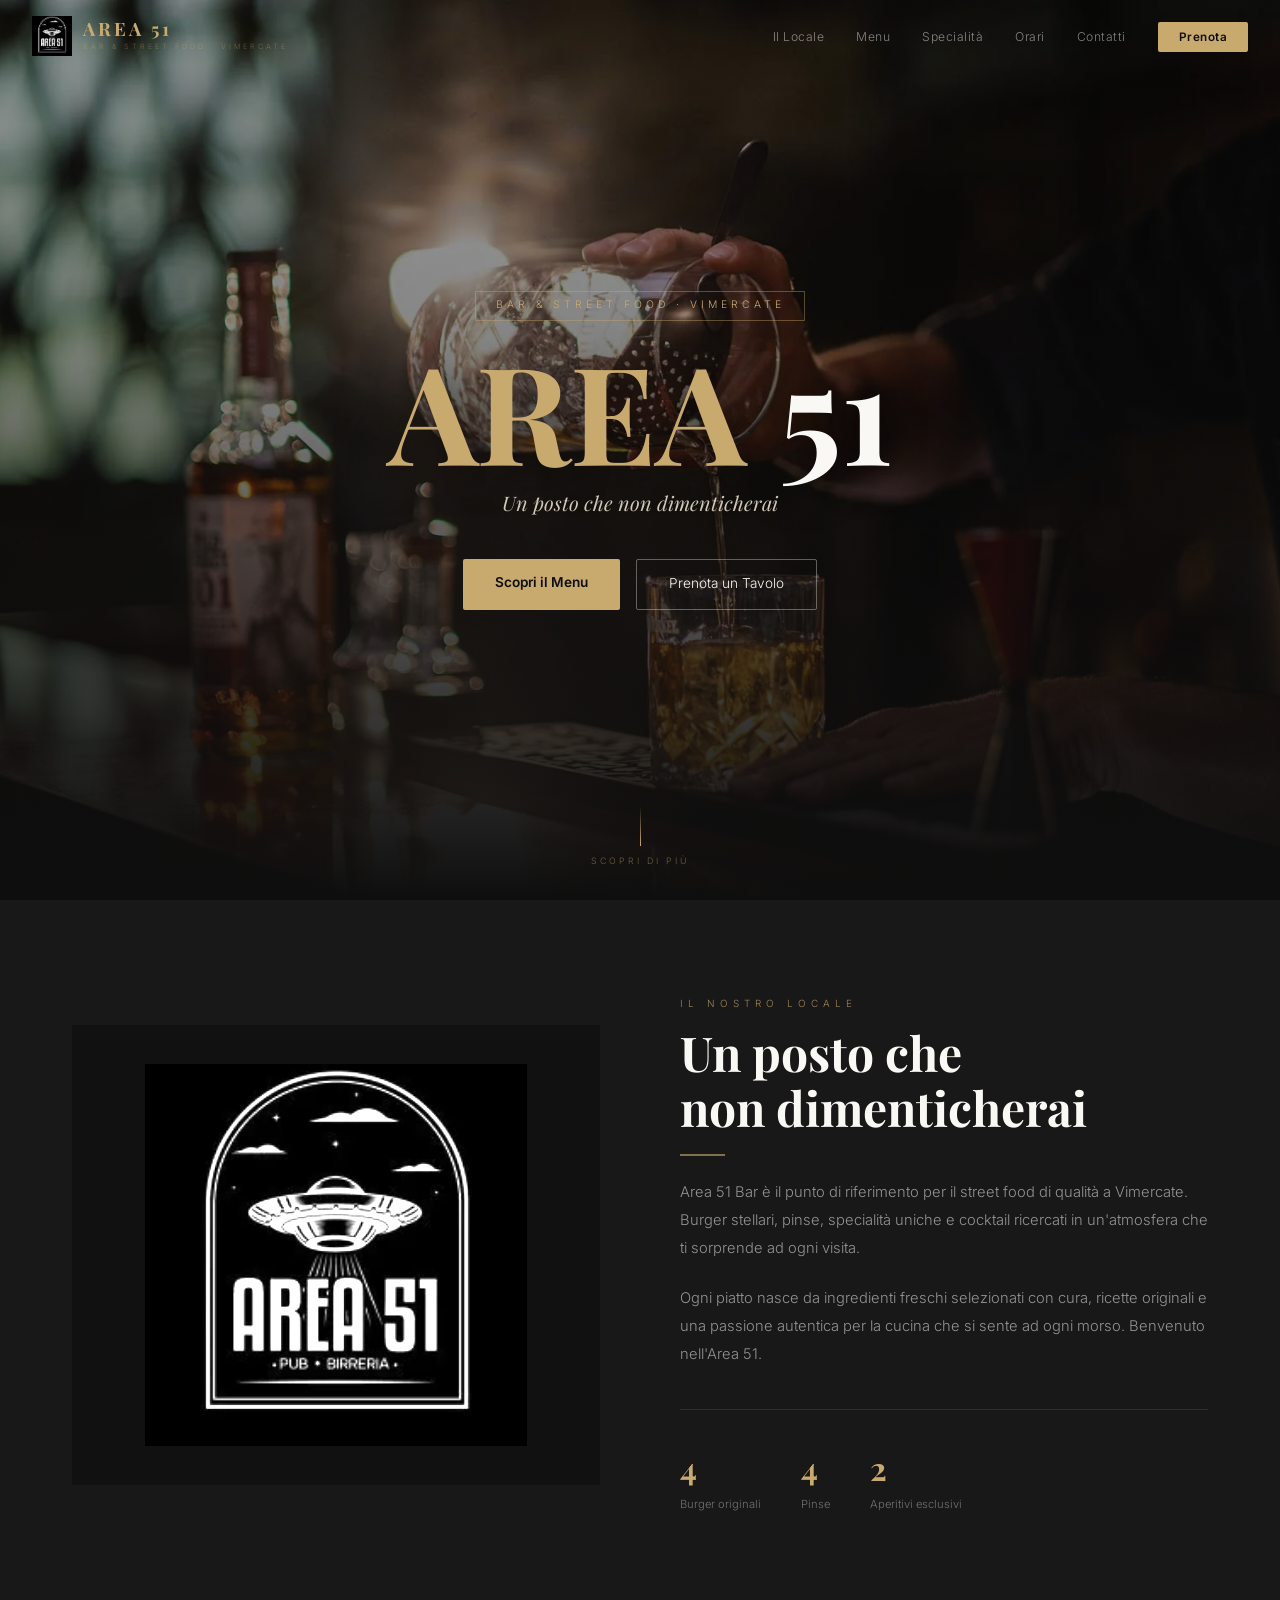
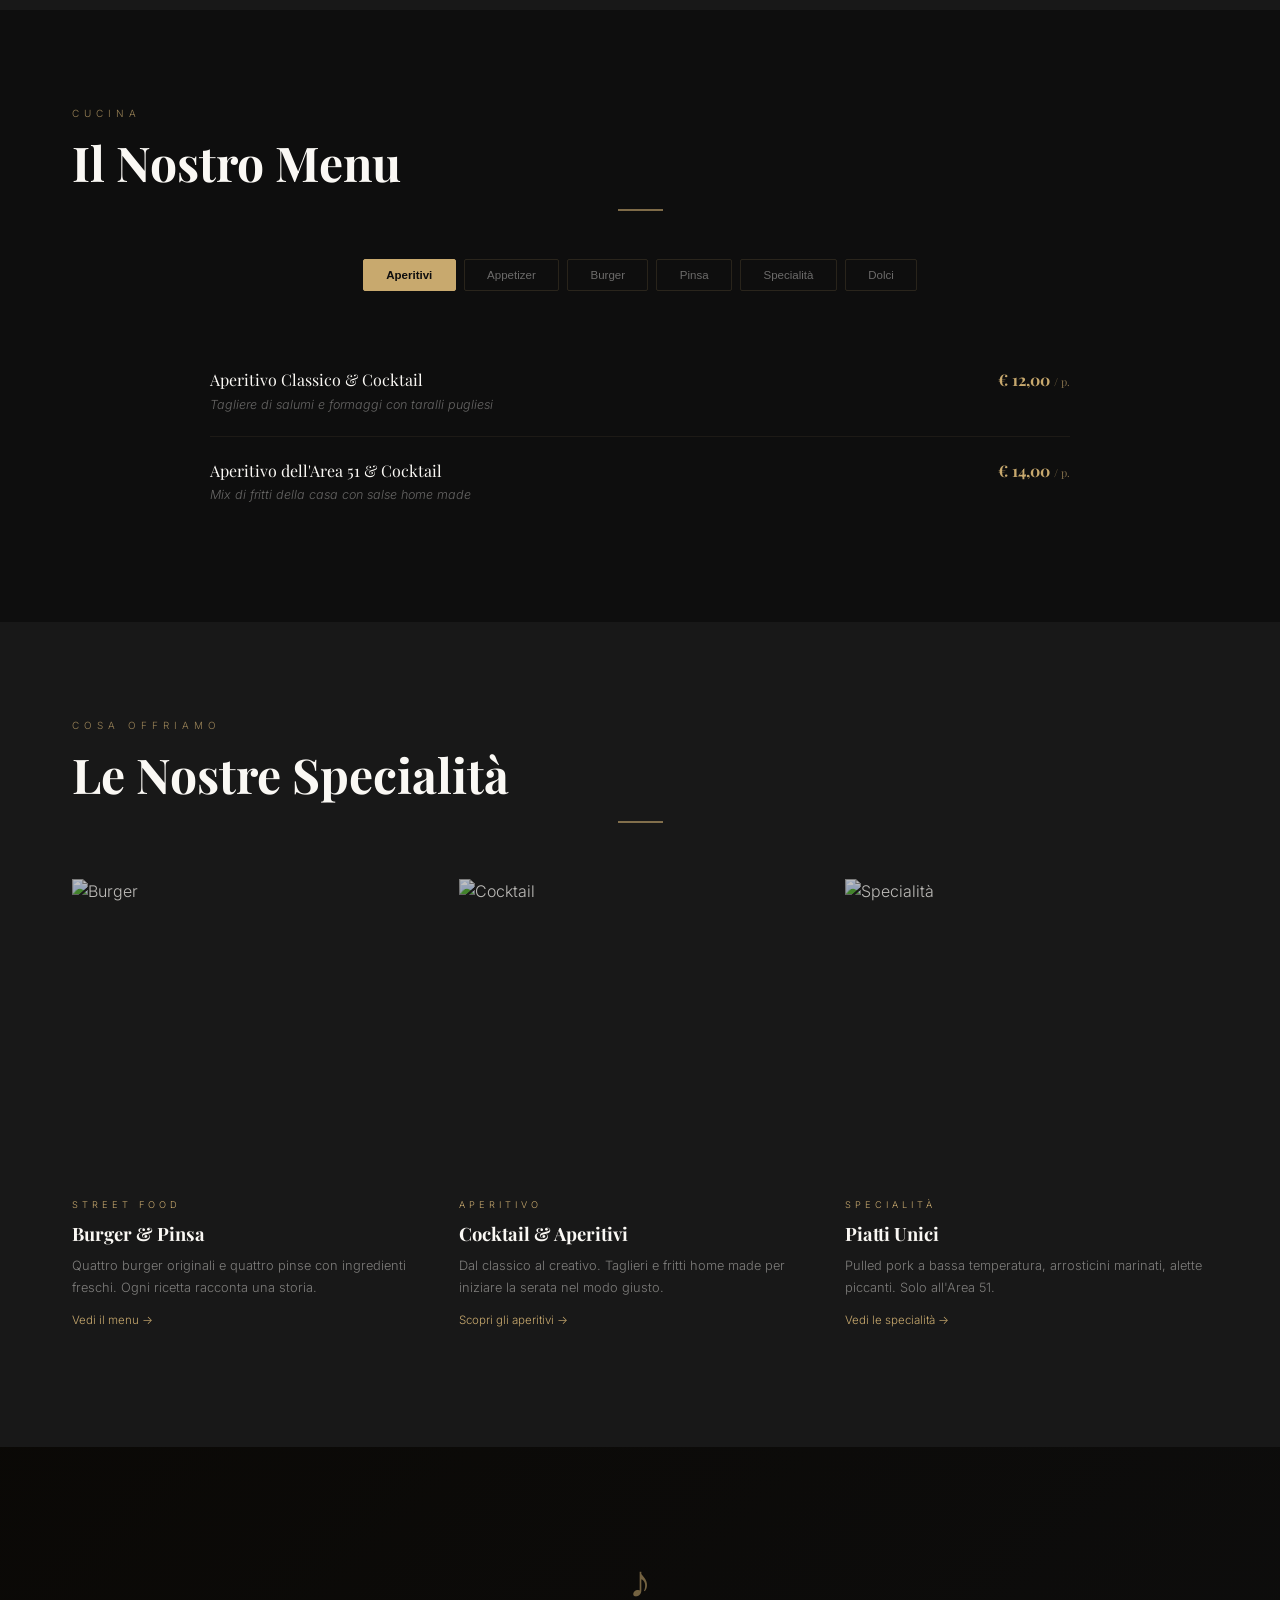
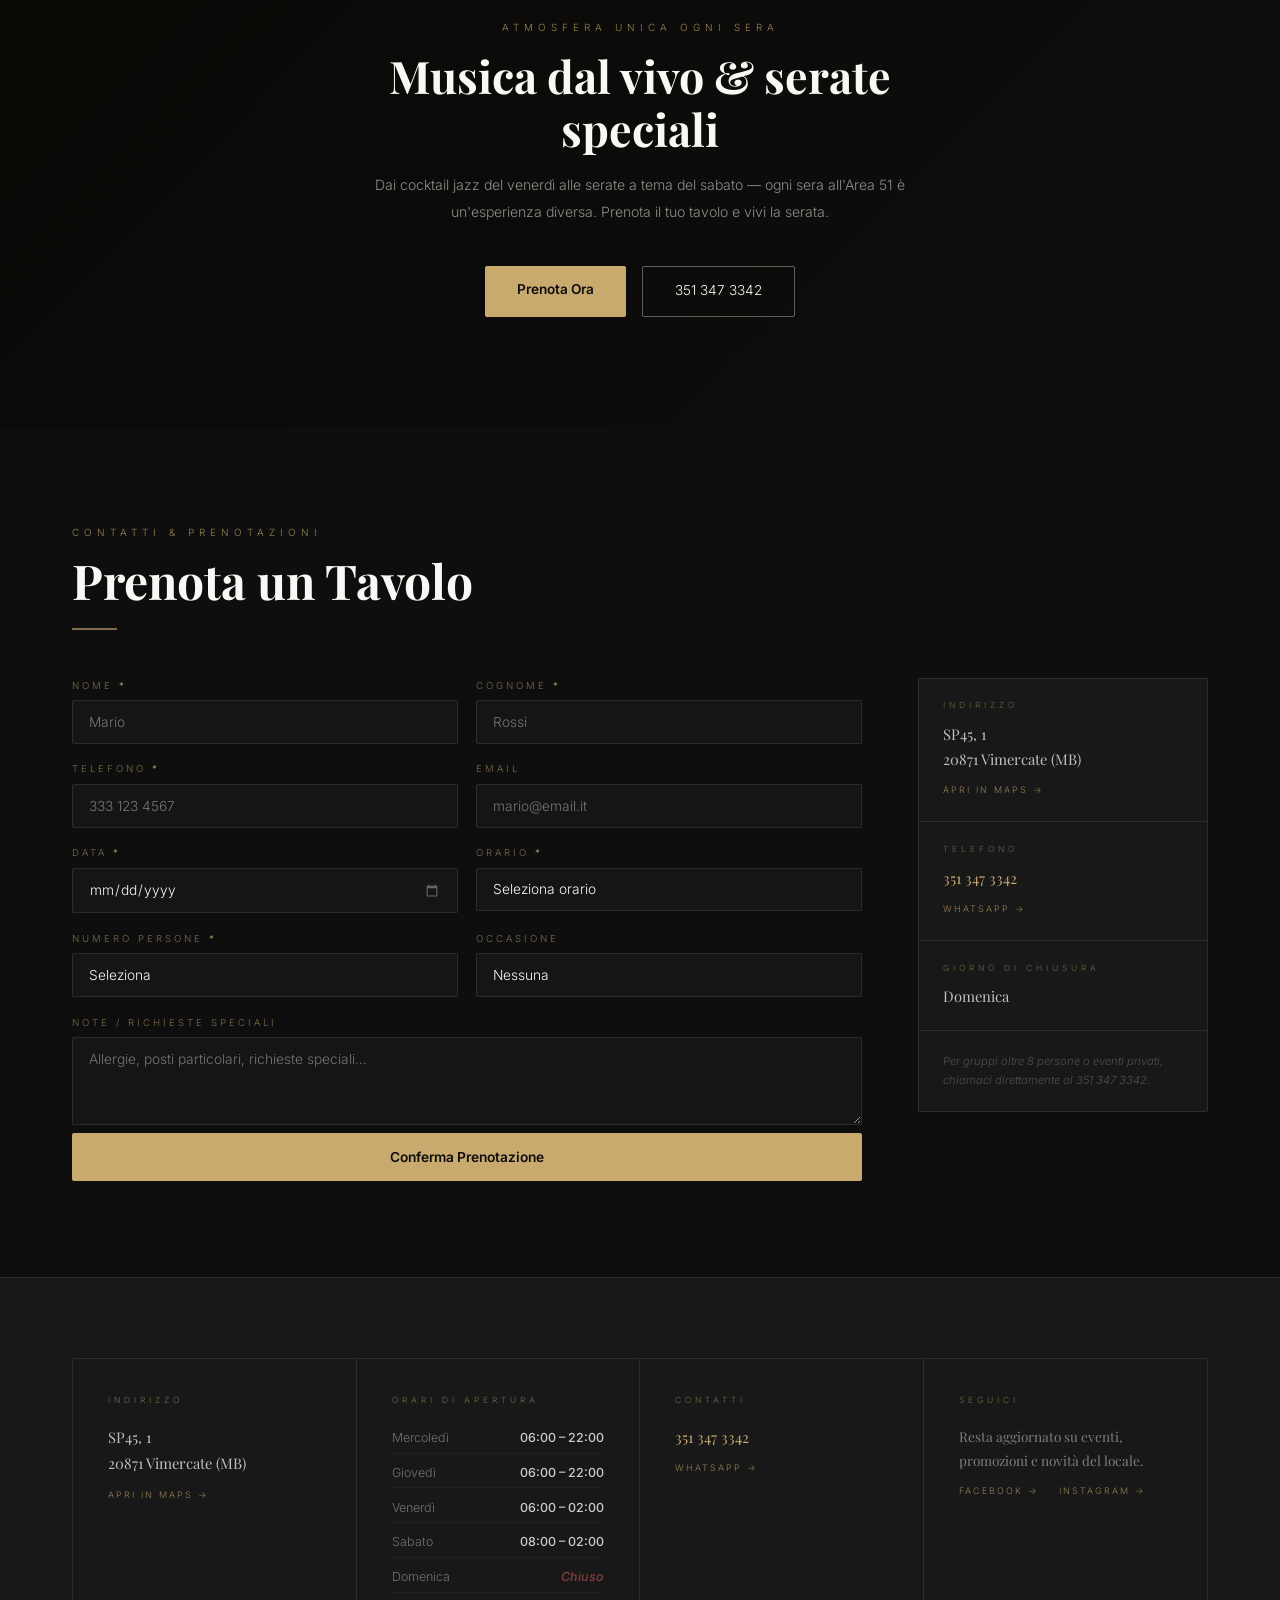
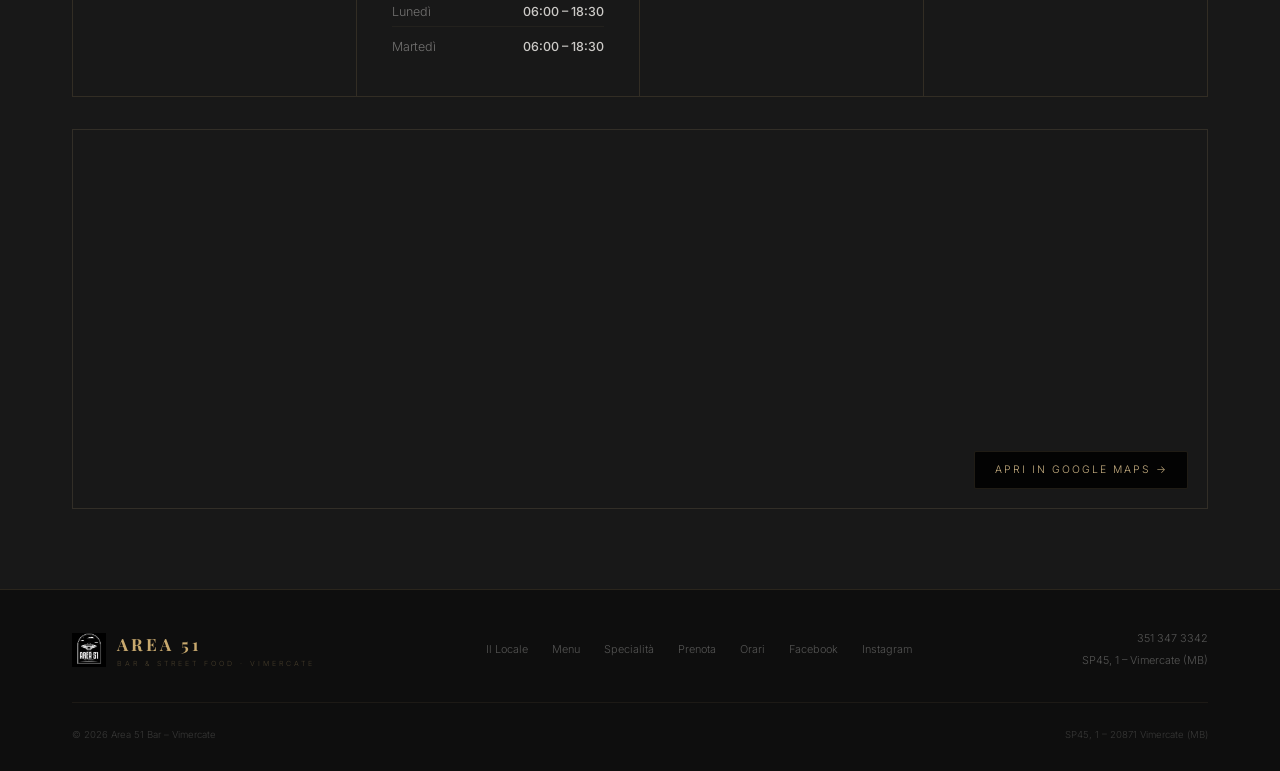
==== area51-site/index.html @ b896d51e "sito semi completo" ====
<!DOCTYPE html>
<html lang="it">
<head>
  <meta charset="UTF-8"/>
  <meta name="viewport" content="width=device-width, initial-scale=1.0"/>

  <!-- ═══ SEO PRIMARIO ═══ -->
  <title>AREA 51 – Bar & Street Food a Vimercate | Burger, Pinsa, Aperitivi</title>
  <meta name="description" content="Area 51 Bar a Vimercate: street food di qualità, burger originali, pinsa, aperitivi e cocktail. Prenota il tuo tavolo online. SP45,1 – Vimercate (MB)."/>
  <meta name="keywords" content="bar vimercate, street food vimercate, burger vimercate, pinsa vimercate, aperitivo vimercate, area 51 vimercate, ristorante vimercate, pub vimercate"/>
  <meta name="author" content="Area 51 Bar – Vimercate"/>
  <meta name="robots" content="index, follow"/>
  <link rel="canonical" href="https://area51vimercate.it/"/>

  <!-- ═══ OPEN GRAPH (Facebook, WhatsApp, LinkedIn) ═══ -->
  <meta property="og:type" content="restaurant"/>
  <meta property="og:title" content="AREA 51 – Bar & Street Food · Vimercate"/>
  <meta property="og:description" content="Burger stellari, pinsa, aperitivi e cocktail in un'atmosfera unica a Vimercate. Prenota online!"/>
  <meta property="og:image" content="https://area51vimercate.it/images/hero-cocktail.png"/>
  <meta property="og:url" content="https://area51vimercate.it/"/>
  <meta property="og:site_name" content="Area 51 Bar Vimercate"/>
  <meta property="og:locale" content="it_IT"/>

  <!-- ═══ TWITTER CARD ═══ -->
  <meta name="twitter:card" content="summary_large_image"/>
  <meta name="twitter:title" content="AREA 51 – Bar & Street Food · Vimercate"/>
  <meta name="twitter:description" content="Burger stellari, pinsa, aperitivi e cocktail in un'atmosfera unica a Vimercate."/>
  <meta name="twitter:image" content="https://area51vimercate.it/images/hero-cocktail.png"/>

  <!-- ═══ GEO TAG (SEO locale) ═══ -->
  <meta name="geo.region" content="IT-MB"/>
  <meta name="geo.placename" content="Vimercate"/>
  <meta name="geo.position" content="45.6171;9.3654"/>
  <meta name="ICBM" content="45.6171, 9.3654"/>

  <!-- ═══ STRUCTURED DATA JSON-LD ═══ -->
  <script type="application/ld+json">
  {
    "@context": "https://schema.org",
    "@type": "BarOrPub",
    "name": "Area 51 Bar & Street Food",
    "image": "https://area51vimercate.it/images/hero-cocktail.png",
    "url": "https://area51vimercate.it",
    "telephone": "+393513473342",
    "address": {
      "@type": "PostalAddress",
      "streetAddress": "SP45, 1",
      "addressLocality": "Vimercate",
      "addressRegion": "MB",
      "postalCode": "20871",
      "addressCountry": "IT"
    },
    "geo": {
      "@type": "GeoCoordinates",
      "latitude": 45.6171,
      "longitude": 9.3654
    },
    "openingHoursSpecification": [
      { "@type": "OpeningHoursSpecification", "dayOfWeek": ["Wednesday","Thursday"], "opens": "06:00", "closes": "22:00" },
      { "@type": "OpeningHoursSpecification", "dayOfWeek": ["Friday"], "opens": "06:00", "closes": "02:00" },
      { "@type": "OpeningHoursSpecification", "dayOfWeek": ["Saturday"], "opens": "08:00", "closes": "02:00" },
      { "@type": "OpeningHoursSpecification", "dayOfWeek": ["Monday","Tuesday"], "opens": "06:00", "closes": "18:30" }
    ],
    "servesCuisine": ["Burger", "Street Food", "Pinsa", "Cocktail"],
    "priceRange": "€€",
    "sameAs": [
      "https://www.facebook.com/p/AREA-51-vimercate-61576139318551/",
      "https://www.instagram.com/area51vimercate/"
    ],
    "hasMap": "https://maps.google.com/?q=SP45+1+Vimercate",
    "reservations": "https://area51vimercate.it/#prenotazione"
  }
  </script>

  <link rel="icon" type="image/png" href="images/logo.png"/>
  <link rel="preconnect" href="https://fonts.googleapis.com"/>
  <link href="https://fonts.googleapis.com/css2?family=Playfair+Display:ital,wght@0,400;0,700;1,400&family=Inter:wght@300;400;500;600&display=swap" rel="stylesheet"/>
  <!-- ═══ ANALYTICS (Umami) ═══ -->
  <script defer src="https://cloud.umami.is/script.js" data-website-id="2e6f1b54-01ca-434e-818d-171a9f8963a6"></script>

  <link rel="stylesheet" href="style.css"/>
</head>
<body>

<!-- ═══════════════ NAVBAR ═══════════════ -->
<nav id="navbar">
  <div class="nav-wrap">
    <a href="#hero" class="nav-logo">
      <picture><source srcset="images/logo.webp" type="image/webp"/><img src="images/logo.png" alt="Area 51" loading="lazy"/></picture>
      <div>
        <div class="nav-logo-name">AREA 51</div>
        <div class="nav-logo-sub">Bar & Street Food · Vimercate</div>
      </div>
    </a>

    <ul class="nav-center" id="navCenter">
      <li><a href="#about"       >Il Locale</a></li>
      <li><a href="#menu"        >Menu</a></li>
      <li><a href="#esperienze"  >Specialità</a></li>
      <li><a href="#info"        >Orari</a></li>
      <li><a href="#prenotazione">Contatti</a></li>
      <li><a href="#prenotazione" class="nav-cta">Prenota</a></li>
    </ul>

    <button class="hamburger" id="hamburger" onclick="toggleMenu()" aria-label="Menu">
      <span></span><span></span><span></span>
    </button>
  </div>
</nav>

<!-- overlay menu mobile -->
<div class="nav-overlay" id="navOverlay" onclick="closeMenu()"></div>

<!-- ═══════════════ HERO ═══════════════ -->
<section id="hero">
  <div class="hero-bg">
    <picture><source srcset="images/hero-cocktail.webp" type="image/webp"/><img src="images/hero-cocktail.png" alt="Area 51 Bar cocktail" loading="eager"/></picture>
    <div class="hero-overlay"></div>
  </div>
  <div class="hero-content">
    <div class="hero-badge">Bar & Street Food · Vimercate</div>
    <picture class="hero-logo" style="display:none"><source srcset="images/logo.webp" type="image/webp"/><img src="images/logo.png" alt="Area 51" loading="eager"/></picture>
    <h1 class="hero-title"><em>AREA</em> 51</h1>
    <p class="hero-sub">Un posto che non dimenticherai</p>
    <div class="hero-btns">
      <a href="#menu" class="btn-gold">Scopri il Menu</a>
      <a href="#prenotazione" class="btn-ghost">Prenota un Tavolo</a>
    </div>
  </div>
  <div class="hero-scroll"><span></span><p>Scopri di più</p></div>
</section>

<!-- ═══════════════ ABOUT ═══════════════ -->
<section id="about" class="sezione">
  <div class="container">
    <div class="about-grid">
      <div class="about-img fade-up">
        <picture><source srcset="images/logo.webp" type="image/webp"/><img src="images/logo.png" alt="Area 51 Logo" loading="lazy"/></picture>
      </div>
      <div class="about-txt fade-up">
        <span class="eyebrow">Il Nostro Locale</span>
        <h2 class="titolo">Un posto che<br/>non dimenticherai</h2>
        <div class="linea"></div>
        <p>Area 51 Bar è il punto di riferimento per il street food di qualità a Vimercate. Burger stellari, pinse, specialità uniche e cocktail ricercati in un'atmosfera che ti sorprende ad ogni visita.</p>
        <p>Ogni piatto nasce da ingredienti freschi selezionati con cura, ricette originali e una passione autentica per la cucina che si sente ad ogni morso. Benvenuto nell'Area 51.</p>
        <div class="stats">
          <div><div class="stat-n">4</div><div class="stat-l">Burger originali</div></div>
          <div><div class="stat-n">4</div><div class="stat-l">Pinse</div></div>
          <div><div class="stat-n">2</div><div class="stat-l">Aperitivi esclusivi</div></div>
        </div>
      </div>
    </div>
  </div>
</section>

<!-- ═══════════════ MENU ═══════════════ -->
<section id="menu" class="sezione">
  <div class="container">
    <div class="center fade-up">
      <span class="eyebrow">Cucina</span>
      <h2 class="titolo">Il Nostro Menu</h2>
      <div class="linea cx"></div>
    </div>

    <div class="menu-tabs">
      <button class="tab on"  onclick="mostraTab('aperitivi',this)">Aperitivi</button>
      <button class="tab"     onclick="mostraTab('appetizer',this)">Appetizer</button>
      <button class="tab"     onclick="mostraTab('burger',this)">Burger</button>
      <button class="tab"     onclick="mostraTab('pinsa',this)">Pinsa</button>
      <button class="tab"     onclick="mostraTab('specialita',this)">Specialità</button>
      <button class="tab"     onclick="mostraTab('dolci',this)">Dolci</button>
    </div>

    <!-- APERITIVI -->
    <div class="mgrid on" id="t-aperitivi">
      <div class="voce"><div><div class="vn">Aperitivo Classico &amp; Cocktail</div><div class="vd">Tagliere di salumi e formaggi con taralli pugliesi</div></div><div class="vp">€ 12,00 <span class="vs">/ p.</span></div></div>
      <div class="voce"><div><div class="vn">Aperitivo dell'Area 51 &amp; Cocktail</div><div class="vd">Mix di fritti della casa con salse home made</div></div><div class="vp">€ 14,00 <span class="vs">/ p.</span></div></div>
    </div>

    <!-- APPETIZER -->
    <div class="mgrid" id="t-appetizer">
      <div class="voce"><div><div class="vn">Anelli di Cipolla con Salsa BBQ *</div></div><div class="vp">€ 5,50</div></div>
      <div class="voce"><div><div class="vn">Mozzarella Stick *</div></div><div class="vp">€ 6,00</div></div>
      <div class="voce"><div><div class="vn">Polpettine di Melanzane *</div><div class="vd">Con salsa yogurt e menta</div></div><div class="vp">€ 6,00</div></div>
      <div class="voce"><div><div class="vn">Nachos con Guacamole e Salsa Mex</div></div><div class="vp">€ 5,00</div></div>
      <div class="voce"><div><div class="vn">Patatine Fritte</div></div><div class="vp">€ 4,50</div></div>
      <div class="voce"><div><div class="vn">Patate Americane Fritte</div></div><div class="vp">€ 5,50</div></div>
      <p class="mnota">* Surgelati all'origine per garantirne freschezza e qualità</p>
    </div>

    <!-- BURGER -->
    <div class="mgrid" id="t-burger">
      <div class="voce"><div><div class="vn">Saturno Burger</div><div class="vd">Hamburger di manzo, anelli di cipolla, salsa BBQ, insalata e Cheddar</div></div><div class="vp">€ 12,50</div></div>
      <div class="voce"><div><div class="vn">Venere Burger</div><div class="vd">Pollo fritto, Zola piccante e salsa al miele</div></div><div class="vp">€ 12,00</div></div>
      <div class="voce"><div><div class="vn">Mercurio Burger</div><div class="vd">Hamburger di manzo, pomodoro, bacon croccante, insalata, Cheddar, maionese e ketchup</div></div><div class="vp">€ 12,50</div></div>
      <div class="voce"><div><div class="vn">Marte Burger</div><div class="vd">Chiodo, maionese, cipolla caramellata della casa e insalata</div></div><div class="vp">€ 12,00</div></div>
      <p class="mburger">Tutti gli hamburger sono accompagnati da patatine fritte classiche o americane</p>
    </div>

    <!-- PINSA -->
    <div class="mgrid" id="t-pinsa">
      <div class="voce"><div><div class="vn">Via Lattea</div><div class="vd">Zola piccante, mozzarella, ricotta, stracchino, miele di castagno e noci</div></div><div class="vp">€ 9,50</div></div>
      <div class="voce"><div><div class="vn">Cassiopea</div><div class="vd">Pomodoro, mozzarella, tonno, cipolla caramellata della casa</div></div><div class="vp">€ 9,50</div></div>
      <div class="voce"><div><div class="vn">Andromeda</div><div class="vd">Patata americana, bacon, mozzarella e rosmarino</div></div><div class="vp">€ 10,00</div></div>
      <div class="voce"><div><div class="vn">Polaris</div><div class="vd">Ragù alla bolognese, mozzarella e ricotta salata</div></div><div class="vp">€ 9,00</div></div>
    </div>

    <!-- SPECIALITÀ -->
    <div class="mgrid" id="t-specialita">
      <div class="voce"><div><div class="vn">Pulled Pork Intergalattico</div><div class="vd">Spalla di suino marinata e cotta a bassa temperatura con salsa BBQ, ricotta salata e cipolla caramellata</div></div><div class="vp">€ 11,50</div></div>
      <div class="voce"><div><div class="vn">Arrosticini Marinati *</div><div class="vd">Arrosticini grigliati di pecora marinati con mix di erbe e spezie</div></div><div class="vp">€ 1,20 <span class="vs">/ pz</span></div></div>
      <div class="voce"><div><div class="vn">Alette di Pollo Extraterrestri</div><div class="vd">Alette piccanti marinate nella nostra salsa segreta a base di soia</div></div><div class="vp">€ 8,50</div></div>
      <div class="voce"><div><div class="vn">Patate Area 51</div><div class="vd">Patate caserecce con uno speciale mix di spezie</div></div><div class="vp">€ 5,00</div></div>
      <p class="mnota">* Surgelati all'origine per garantirne freschezza e qualità</p>
    </div>

    <!-- DOLCI -->
    <div class="mgrid" id="t-dolci">
      <div class="voce"><div><div class="vn">Cheesecake Basca</div><div class="vd">Con topping a scelta</div></div><div class="vp">€ 5,50</div></div>
      <div class="voce"><div><div class="vn">Tiramisù</div></div><div class="vp">€ 5,00</div></div>
      <div class="voce"><div><div class="vn">Brownies</div><div class="vd">Con gelato alla crema e caramello salato al whisky *</div></div><div class="vp">€ 6,00</div></div>
      <p class="mnota">* Surgelati all'origine per garantirne freschezza e qualità</p>
    </div>
  </div>
</section>

<!-- ═══════════════ SPECIALITÀ CARDS ═══════════════ -->
<section id="esperienze" class="sezione">
  <div class="container">
    <div class="center fade-up">
      <span class="eyebrow">Cosa offriamo</span>
      <h2 class="titolo">Le Nostre Specialità</h2>
      <div class="linea cx"></div>
    </div>
    <div class="exp-grid">
      <div class="exp-card fade-up">
        <div class="exp-img"><img src="https://images.unsplash.com/photo-1568901346375-23c9450c58cd?w=600&q=80" alt="Burger"/></div>
        <div class="exp-body">
          <div class="exp-label">Street Food</div>
          <div class="exp-title">Burger & Pinsa</div>
          <div class="exp-desc">Quattro burger originali e quattro pinse con ingredienti freschi. Ogni ricetta racconta una storia.</div>
          <a href="#menu" class="exp-link">Vedi il menu →</a>
        </div>
      </div>
      <div class="exp-card fade-up">
        <div class="exp-img"><img src="https://images.unsplash.com/photo-1544145945-f90425340c7e?w=600&q=80" alt="Cocktail"/></div>
        <div class="exp-body">
          <div class="exp-label">Aperitivo</div>
          <div class="exp-title">Cocktail & Aperitivi</div>
          <div class="exp-desc">Dal classico al creativo. Taglieri e fritti home made per iniziare la serata nel modo giusto.</div>
          <a href="#menu" class="exp-link">Scopri gli aperitivi →</a>
        </div>
      </div>
      <div class="exp-card fade-up">
        <div class="exp-img"><img src="https://images.unsplash.com/photo-1529543544282-ea669407fca3?w=600&q=80" alt="Specialità"/></div>
        <div class="exp-body">
          <div class="exp-label">Specialità</div>
          <div class="exp-title">Piatti Unici</div>
          <div class="exp-desc">Pulled pork a bassa temperatura, arrosticini marinati, alette piccanti. Solo all'Area 51.</div>
          <a href="#menu" class="exp-link">Vedi le specialità →</a>
        </div>
      </div>
    </div>
  </div>
</section>

<!-- ═══════════════ BANNER JAZZ ═══════════════ -->
<section id="banner">
  <div class="banner-mask"></div>
  <div class="banner-inner fade-up">
    <div class="banner-note">♪</div>
    <span class="eyebrow" style="display:block;text-align:center;margin-bottom:.6rem;">Atmosfera unica ogni sera</span>
    <h2 class="banner-title">Musica dal vivo &amp; serate speciali</h2>
    <p class="banner-sub">Dai cocktail jazz del venerdì alle serate a tema del sabato — ogni sera all'Area 51 è un'esperienza diversa. Prenota il tuo tavolo e vivi la serata.</p>
    <div class="hero-btns">
      <a href="#prenotazione" class="btn-gold">Prenota Ora</a>
      <a href="tel:+393513473342" class="btn-ghost">351 347 3342</a>
    </div>
  </div>
</section>

<!-- ═══════════════ PRENOTAZIONE ═══════════════ -->
<section id="prenotazione" class="sezione">
  <div class="container">
    <div class="fade-up" style="margin-bottom:3rem;">
      <span class="eyebrow">Contatti & Prenotazioni</span>
      <h2 class="titolo">Prenota un Tavolo</h2>
      <div class="linea"></div>
    </div>

    <div id="formWrap">
      <div class="prenota-wrap">
        <!-- FORM -->
        <div>
          <div class="fgrid">
            <div class="fg"><label>Nome <span>*</span></label><input type="text" id="nome" placeholder="Mario" autocomplete="given-name"/></div>
            <div class="fg"><label>Cognome <span>*</span></label><input type="text" id="cognome" placeholder="Rossi" autocomplete="family-name"/></div>
            <div class="fg"><label>Telefono <span>*</span></label><input type="tel" id="telefono" placeholder="333 123 4567" autocomplete="tel"/></div>
            <div class="fg"><label>Email</label><input type="email" id="email" placeholder="mario@email.it" autocomplete="email"/></div>
            <div class="fg"><label>Data <span>*</span></label><input type="date" id="data"/></div>
            <div class="fg"><label>Orario <span>*</span></label>
              <select id="ora">
                <option value="">Seleziona orario</option>
                <option>12:00</option><option>12:30</option><option>13:00</option><option>13:30</option>
                <option>19:00</option><option>19:30</option><option>20:00</option><option>20:30</option>
                <option>21:00</option><option>21:30</option>
              </select>
            </div>
            <div class="fg"><label>Numero Persone <span>*</span></label>
              <select id="persone">
                <option value="">Seleziona</option>
                <option value="1">1 persona</option><option value="2">2 persone</option>
                <option value="3">3 persone</option><option value="4">4 persone</option>
                <option value="5">5 persone</option><option value="6">6 persone</option>
                <option value="7">7 persone</option><option value="8">8 persone</option>
                <option value="9">9+ persone</option>
              </select>
            </div>
            <div class="fg"><label>Occasione</label>
              <select id="occasione">
                <option value="">Nessuna</option>
                <option>Compleanno</option><option>Anniversario</option>
                <option>Cena di lavoro</option><option>Serata tra amici</option><option>Altro</option>
              </select>
            </div>
            <div class="fg full">
              <label>Note / Richieste speciali</label>
              <textarea id="note" placeholder="Allergie, posti particolari, richieste speciali…"></textarea>
            </div>
          </div>
          <div class="f-err" id="f-err"></div>
          <button class="btn-submit" id="btnSubmit" onclick="prenota()">Conferma Prenotazione</button>
        </div>

        <!-- SIDEBAR -->
        <div class="p-sidebar">
          <div class="p-sb-row">
            <div class="p-sb-lbl">Indirizzo</div>
            <div class="p-sb-val">SP45, 1<br/>20871 Vimercate (MB)</div>
            <a href="https://maps.google.com/?q=SP45+1+Vimercate" target="_blank" class="ilink">Apri in Maps →</a>
          </div>
          <div class="p-sb-row">
            <div class="p-sb-lbl">Telefono</div>
            <div class="p-sb-val"><a href="tel:+393513473342">351 347 3342</a></div>
            <a href="https://wa.me/393513473342" target="_blank" class="ilink">WhatsApp →</a>
          </div>
          <div class="p-sb-row">
            <div class="p-sb-lbl">Giorno di chiusura</div>
            <div class="p-sb-val">Domenica</div>
          </div>
          <div class="p-sb-row">
            <div class="p-sb-note">Per gruppi oltre 8 persone o eventi privati, chiamaci direttamente al 351 347 3342.</div>
          </div>
        </div>
      </div>
    </div>

    <!-- CONFERMA -->
    <div class="conferma" id="conferma">
      <div class="conf-ico">✓</div>
      <h3>Prenotazione Ricevuta</h3>
      <p id="conf-msg"></p>
      <p>Ti contatteremo al numero fornito per confermare.<br/>Per info: <a href="tel:+393513473342">351 347 3342</a></p>
      <button class="btn-sm" onclick="nuovaPrenota()">Nuova Prenotazione</button>
    </div>
  </div>
</section>

<!-- ═══════════════ INFO / ORARI ═══════════════ -->
<section id="info">
  <div class="container">
    <div class="info-grid fade-up">
      <div class="ib">
        <div class="ib-lbl">Indirizzo</div>
        <div class="ib-val">SP45, 1<br/>20871 Vimercate (MB)</div>
        <a href="https://maps.google.com/?q=SP45+1+Vimercate" target="_blank" class="ilink">Apri in Maps →</a>
      </div>
      <div class="ib">
        <div class="ib-lbl">Orari di Apertura</div>
        <div class="orari">
          <div class="or"><span class="og">Mercoledì</span><span class="oo">06:00 – 22:00</span></div>
          <div class="or"><span class="og">Giovedì</span><span class="oo">06:00 – 22:00</span></div>
          <div class="or"><span class="og">Venerdì</span><span class="oo">06:00 – 02:00</span></div>
          <div class="or"><span class="og">Sabato</span><span class="oo">08:00 – 02:00</span></div>
          <div class="or"><span class="og">Domenica</span><span class="oo chiuso">Chiuso</span></div>
          <div class="or"><span class="og">Lunedì</span><span class="oo">06:00 – 18:30</span></div>
          <div class="or"><span class="og">Martedì</span><span class="oo">06:00 – 18:30</span></div>
        </div>
      </div>
      <div class="ib">
        <div class="ib-lbl">Contatti</div>
        <div class="ib-val"><a href="tel:+393513473342">351 347 3342</a></div>
        <a href="https://wa.me/393513473342" target="_blank" class="ilink">WhatsApp →</a>
      </div>
      <div class="ib">
        <div class="ib-lbl">Seguici</div>
        <div class="ib-val" style="font-size:.85rem;color:rgba(250,248,244,.45);line-height:1.8;">Resta aggiornato su eventi, promozioni e novità del locale.</div>
        <a href="https://www.facebook.com/p/AREA-51-vimercate-61576139318551/" target="_blank" class="ilink">Facebook →</a>
        <a href="https://www.instagram.com/area51vimercate/" target="_blank" class="ilink" style="margin-left:1rem;">Instagram →</a>
      </div>
    </div>

    <!-- MAPPA -->
    <div class="map-wrap fade-up">
      <iframe
        src="https://maps.google.com/maps?q=AREA+51,+SP45,+1,+20871+Vimercate+MB&t=&z=16&ie=UTF8&iwloc=&output=embed"
        width="100%" height="100%" style="border:0;" allowfullscreen="" loading="lazy"
        referrerpolicy="no-referrer-when-downgrade">
      </iframe>
      <a href="https://maps.google.com/?q=Area+51+Bar+SP45+1+Vimercate" target="_blank" class="map-btn">
        Apri in Google Maps →
      </a>
    </div>
  </div>
</section>

<!-- ═══════════════ FOOTER ═══════════════ -->
<footer>
  <div class="container">
    <div class="ft-inner">
      <div class="ft-logo">
        <picture><source srcset="images/logo.webp" type="image/webp"/><img src="images/logo.png" alt="Area 51" loading="lazy"/></picture>
        <div>
          <div class="fn">AREA 51</div>
          <div class="fs">Bar & Street Food · Vimercate</div>
        </div>
      </div>
      <nav class="ft-nav">
        <a href="#about">Il Locale</a>
        <a href="#menu">Menu</a>
        <a href="#esperienze">Specialità</a>
        <a href="#prenotazione">Prenota</a>
        <a href="#info">Orari</a>
        <a href="https://www.facebook.com/p/AREA-51-vimercate-61576139318551/" target="_blank">Facebook</a>
        <a href="https://www.instagram.com/area51vimercate/" target="_blank">Instagram</a>
      </nav>
      <div class="ft-contacts">
        <a href="tel:+393513473342">351 347 3342</a>
        <span>SP45, 1 – Vimercate (MB)</span>
      </div>
    </div>
    <div class="ft-copy">
      <span>© 2026 Area 51 Bar – Vimercate</span>
      <span>SP45, 1 – 20871 Vimercate (MB)</span>
    </div>
  </div>
</footer>

<script src="script.js"></script>
</body>
</html>
---- area51-site/style.css ----
*, *::before, *::after { margin: 0; padding: 0; box-sizing: border-box; }

:root {
  --nero:   #0e0e0e;
  --nero2:  #181818;
  --oro:    #c8a96e;
  --oro2:   #e8c98e;
  --oro3:   #a08040;
  --bianco: #faf8f4;
  --testo:  #d0c8b8;
  --border: rgba(200,169,110,0.15);
  --serif:  'Playfair Display', Georgia, serif;
  --sans:   'Inter', sans-serif;
}

html  { scroll-behavior: smooth; }
body  { background: var(--nero); color: var(--bianco); font-family: var(--sans); font-weight: 300; line-height: 1.6; overflow-x: hidden; }
a     { text-decoration: none; color: inherit; }
img   { display: block; max-width: 100%; }
::selection { background: var(--oro); color: var(--nero); }
::-webkit-scrollbar { width: 4px; }
::-webkit-scrollbar-thumb { background: var(--oro3); }

/* ─────────────── NAVBAR ─────────────── */
#navbar {
  position: fixed; top: 0; left: 0; right: 0; z-index: 9999;
  transition: all .4s ease;
}
#navbar.scrolled {
  background: rgba(14,14,14,.97);
  backdrop-filter: blur(16px);
  -webkit-backdrop-filter: blur(16px);
  border-bottom: 1px solid var(--border);
}
.nav-wrap {
  max-width: 1300px; margin: 0 auto; padding: 1rem 2rem;
  display: flex; align-items: center; justify-content: space-between; gap: 1rem;
}
.nav-logo { display: flex; align-items: center; gap: .7rem; flex-shrink: 0; }
.nav-logo img { width: 40px; height: 40px; object-fit: contain; filter: invert(1); flex-shrink: 0; }
.nav-logo-name { font-family: var(--serif); font-size: 1.15rem; font-weight: 700; color: var(--oro); letter-spacing: 3px; line-height: 1; }
.nav-logo-sub  { font-size: .45rem; letter-spacing: 3px; color: rgba(200,169,110,.4); text-transform: uppercase; margin-top: 3px; }
.nav-center { display: flex; align-items: center; gap: 2rem; list-style: none; }
.nav-center a { font-size: .76rem; letter-spacing: .5px; color: rgba(250,248,244,.5); transition: color .3s; white-space: nowrap; }
.nav-center a:hover { color: var(--oro); }
.nav-cta { background: var(--oro); color: var(--nero) !important; padding: .5rem 1.3rem; font-size: .73rem !important; font-weight: 600; border-radius: 2px; transition: background .3s !important; }
.nav-cta:hover { background: var(--oro2) !important; }

.hamburger { display: none; flex-direction: column; gap: 5px; background: none; border: none; cursor: pointer; padding: 4px; flex-shrink: 0; }
.hamburger span { display: block; width: 22px; height: 1.5px; background: var(--oro); transition: all .3s; }
.hamburger.open span:nth-child(1) { transform: translateY(6.5px) rotate(45deg); }
.hamburger.open span:nth-child(2) { opacity: 0; }
.hamburger.open span:nth-child(3) { transform: translateY(-6.5px) rotate(-45deg); }

/* ─────────────── HERO ─────────────── */
#hero {
  height: 100vh; min-height: 600px;
  position: relative; display: flex; align-items: center; justify-content: center;
  text-align: center; overflow: hidden;
}
.hero-bg { position: absolute; inset: 0; z-index: 0; }
.hero-bg img { width: 100%; height: 100%; object-fit: cover; object-position: center; }
.hero-overlay { position: absolute; inset: 0; background: linear-gradient(to bottom, rgba(14,14,14,.4) 0%, rgba(14,14,14,.5) 40%, rgba(14,14,14,1) 100%); }
.hero-content { position: relative; z-index: 1; max-width: 760px; padding: 0 1.5rem; }
.hero-badge { display: inline-block; border: 1px solid rgba(200,169,110,.4); color: var(--oro); font-size: .65rem; letter-spacing: 4px; text-transform: uppercase; padding: .35rem 1.2rem; margin-bottom: 1.5rem; }
.hero-logo { display: block; width: 100px; height: 100px; object-fit: contain; margin: 0 auto 1rem; filter: invert(1) brightness(1.8); }
.hero-content picture.hero-logo img { width: 100%; height: 100%; object-fit: contain; filter: invert(1) brightness(1.8); display: block; }
.nav-logo picture { display: flex; width: 40px; height: 40px; flex-shrink: 0; }
.nav-logo picture img { width: 40px; height: 40px; object-fit: contain; filter: invert(1); }
.hero-title { font-family: var(--serif); font-size: clamp(3.5rem,11vw,8.5rem); font-weight: 700; line-height: .95; color: var(--bianco); margin-bottom: .8rem; text-shadow: 0 4px 40px rgba(0,0,0,.7); }
.hero-title em { color: var(--oro); font-style: normal; }
.hero-sub { font-family: var(--serif); font-style: italic; font-size: clamp(.9rem,2.5vw,1.25rem); color: var(--testo); margin-bottom: 2.5rem; }
.hero-btns { display: flex; gap: 1rem; justify-content: center; flex-wrap: wrap; }

.btn-gold  { background: var(--oro); color: var(--nero); padding: .85rem 2rem; font-size: .85rem; font-weight: 600; border: none; cursor: pointer; border-radius: 2px; transition: all .3s; display: inline-block; }
.btn-gold:hover  { background: var(--oro2); transform: translateY(-2px); }
.btn-ghost { background: transparent; color: var(--bianco); padding: .85rem 2rem; font-size: .85rem; border: 1px solid rgba(250,248,244,.35); border-radius: 2px; cursor: pointer; transition: all .3s; display: inline-block; }
.btn-ghost:hover { border-color: var(--oro); color: var(--oro); transform: translateY(-2px); }

.hero-scroll { position: absolute; bottom: 2rem; left: 50%; transform: translateX(-50%); z-index: 1; display: flex; flex-direction: column; align-items: center; gap: .5rem; }
.hero-scroll span { display: block; width: 1px; height: 40px; background: linear-gradient(to bottom, transparent, var(--oro)); animation: lineDrop 2s ease-in-out infinite; }
.hero-scroll p { font-size: .55rem; letter-spacing: 3px; text-transform: uppercase; color: rgba(200,169,110,.5); }
@keyframes lineDrop { 0%{transform:scaleY(0);transform-origin:top} 50%{transform:scaleY(1);transform-origin:top} 51%{transform-origin:bottom} 100%{transform:scaleY(0);transform-origin:bottom} }

/* ─────────────── LAYOUT ─────────────── */
.sezione { padding: 6rem 0; }
.container { max-width: 1200px; margin: 0 auto; padding: 0 2rem; }
.eyebrow { display: block; font-size: .62rem; letter-spacing: 5px; text-transform: uppercase; color: var(--oro); opacity: .75; margin-bottom: .8rem; }
.titolo { font-family: var(--serif); font-size: clamp(1.8rem,4.5vw,3rem); font-weight: 700; line-height: 1.15; color: var(--bianco); }
.linea { width: 45px; height: 2px; background: var(--oro); margin-top: 1.2rem; opacity: .6; }
.linea.cx { margin-left: auto; margin-right: auto; }

/* ─────────────── ABOUT ─────────────── */
#about { background: var(--nero2); }
.about-grid { display: grid; grid-template-columns: 1fr 1fr; gap: 5rem; align-items: center; }
.about-img { height: 460px; background: #111; display: flex; align-items: center; justify-content: center; overflow: hidden; }
.about-img img, .about-img picture img { width: 85%; filter: invert(1) brightness(1.4); transition: transform .6s; }
.about-img picture { width: 85%; display: flex; align-items: center; justify-content: center; }
.about-img:hover img, .about-img:hover picture img { transform: scale(1.05); }
.about-txt p { font-size: .92rem; line-height: 1.9; color: rgba(250,248,244,.55); margin-top: 1.4rem; }
.stats { display: flex; gap: 2.5rem; flex-wrap: wrap; margin-top: 2.5rem; padding-top: 2rem; border-top: 1px solid var(--border); }
.stat-n { font-family: var(--serif); font-size: 2rem; font-weight: 700; color: var(--oro); }
.stat-l { font-size: .7rem; color: rgba(250,248,244,.4); margin-top: .2rem; }

/* ─────────────── MENU ─────────────── */
#menu { background: var(--nero); }
.menu-tabs { display: flex; flex-wrap: wrap; gap: .5rem; justify-content: center; margin: 3rem 0 3.5rem; }
.tab { background: transparent; border: 1px solid var(--border); color: rgba(250,248,244,.4); padding: .55rem 1.4rem; font-size: .72rem; font-weight: 500; cursor: pointer; border-radius: 2px; transition: all .3s; }
.tab:hover { border-color: rgba(200,169,110,.4); color: var(--testo); }
.tab.on { background: var(--oro); color: var(--nero); border-color: var(--oro); font-weight: 600; }
.mgrid { display: none; max-width: 860px; margin: 0 auto; }
.mgrid.on { display: block; animation: fadeUp .35s ease; }
.voce { display: flex; justify-content: space-between; align-items: flex-start; gap: 1.5rem; padding: 1.3rem 0; border-bottom: 1px solid rgba(200,169,110,.08); transition: padding-left .2s; }
.voce:last-of-type { border: none; }
.voce:hover { padding-left: .5rem; }
.vn { font-family: var(--serif); font-size: 1rem; color: var(--bianco); margin-bottom: .2rem; }
.vd { font-size: .78rem; color: rgba(250,248,244,.38); font-style: italic; line-height: 1.5; }
.vp { font-family: var(--serif); font-size: 1rem; color: var(--oro); white-space: nowrap; font-weight: 700; flex-shrink: 0; }
.vs { font-size: .68rem; color: rgba(200,169,110,.6); font-weight: 400; }
.mnota { font-size: .7rem; color: rgba(250,248,244,.28); font-style: italic; margin-top: 1.5rem; padding-top: 1.5rem; border-top: 1px solid var(--border); }
.mburger { font-size: .75rem; color: rgba(250,248,244,.35); margin-top: 1.5rem; padding: .9rem 1.1rem; border-left: 2px solid rgba(200,169,110,.25); font-style: italic; }

/* ─────────────── SPECIALITÀ ─────────────── */
#esperienze { background: var(--nero2); }
.exp-grid { display: grid; grid-template-columns: repeat(3,1fr); gap: 1.5rem; margin-top: 3.5rem; }
.exp-card { overflow: hidden; cursor: pointer; }
.exp-img { height: 300px; overflow: hidden; }
.exp-img img { width: 100%; height: 100%; object-fit: cover; transition: transform .6s; filter: brightness(.75); }
.exp-card:hover .exp-img img { transform: scale(1.06); filter: brightness(.6); }
.exp-body { padding: 1.2rem 0; }
.exp-label { font-size: .58rem; letter-spacing: 4px; text-transform: uppercase; color: var(--oro); margin-bottom: .4rem; }
.exp-title { font-family: var(--serif); font-size: 1.15rem; font-weight: 700; color: var(--bianco); margin-bottom: .4rem; }
.exp-desc  { font-size: .8rem; color: rgba(250,248,244,.45); line-height: 1.7; }
.exp-link  { display: inline-flex; gap: .5rem; font-size: .72rem; color: var(--oro); margin-top: .8rem; transition: gap .3s; }
.exp-card:hover .exp-link { gap: .9rem; }

/* ─────────────── BANNER JAZZ ─────────────── */
#banner {
  position: relative; overflow: hidden; padding: 7rem 0;
  background: url('https://images.unsplash.com/photo-1415201364774-f6f0bb35f28f?w=1800&q=80') center/cover no-repeat fixed;
}
.banner-mask { position: absolute; inset: 0; background: linear-gradient(135deg, rgba(10,8,5,.9) 0%, rgba(14,14,14,.78) 100%); }
.banner-inner { position: relative; z-index: 1; max-width: 660px; margin: 0 auto; padding: 0 2rem; text-align: center; }
.banner-note { font-size: 2.8rem; color: var(--oro); opacity: .55; line-height: 1; margin-bottom: 1rem; }
.banner-title { font-family: var(--serif); font-size: clamp(1.8rem,4.5vw,2.8rem); font-weight: 700; color: var(--bianco); margin: .8rem 0 1rem; line-height: 1.2; }
.banner-sub { font-size: .88rem; color: rgba(250,248,244,.55); margin-bottom: 2.5rem; line-height: 1.9; }

/* ─────────────── PRENOTAZIONE ─────────────── */
#prenotazione { background: var(--nero); }
.prenota-wrap { display: grid; grid-template-columns: 1fr 290px; gap: 3.5rem; align-items: start; }
.fgrid { display: grid; grid-template-columns: 1fr 1fr; gap: 1.1rem; }
.fg { display: flex; flex-direction: column; gap: .45rem; }
.fg.full { grid-column: 1/-1; }
.fg label { font-size: .6rem; letter-spacing: 3px; text-transform: uppercase; color: rgba(200,169,110,.6); }
.fg label span { color: var(--oro); }
.fg input, .fg select, .fg textarea {
  background: rgba(255,255,255,.03); border: 1px solid rgba(200,169,110,.15);
  color: var(--bianco); font-family: var(--sans); font-size: .86rem; font-weight: 300;
  padding: .8rem 1rem; outline: none; border-radius: 2px; width: 100%;
  transition: border-color .3s, background .3s;
  -webkit-appearance: none; appearance: none;
}
.fg input:focus, .fg select:focus, .fg textarea:focus { border-color: rgba(200,169,110,.5); background: rgba(200,169,110,.04); }
.fg select option { background: #181818; }
.fg textarea { resize: vertical; min-height: 88px; }
.fg input[type=date]::-webkit-calendar-picker-indicator { filter: invert(.4); }
.f-err { background: rgba(200,60,60,.08); border: 1px solid rgba(200,60,60,.2); color: rgba(220,100,100,.9); padding: .75rem 1rem; font-size: .78rem; border-radius: 2px; display: none; margin-top: 1rem; }
.btn-submit { width: 100%; background: var(--oro); color: var(--nero); border: none; padding: 1rem; font-family: var(--sans); font-size: .86rem; font-weight: 600; cursor: pointer; border-radius: 2px; margin-top: .5rem; transition: background .3s; }
.btn-submit:hover { background: var(--oro2); }
.btn-submit:disabled { opacity: .5; cursor: not-allowed; }

.p-sidebar { background: var(--nero2); border: 1px solid var(--border); border-radius: 2px; overflow: hidden; }
.p-sb-row { padding: 1.3rem 1.5rem; border-bottom: 1px solid var(--border); }
.p-sb-row:last-child { border: none; }
.p-sb-lbl { font-size: .53rem; letter-spacing: 4px; text-transform: uppercase; color: rgba(200,169,110,.5); margin-bottom: .55rem; }
.p-sb-val { font-family: var(--serif); font-size: .92rem; color: rgba(250,248,244,.75); line-height: 1.7; }
.p-sb-val a { color: var(--oro); }
.p-sb-note { font-size: .7rem; color: rgba(250,248,244,.25); font-style: italic; line-height: 1.7; }
.ilink { display: inline-block; margin-top: .7rem; font-size: .56rem; letter-spacing: 2px; text-transform: uppercase; color: var(--oro); opacity: .7; transition: opacity .3s; }
.ilink:hover { opacity: 1; }

.conferma { max-width: 520px; margin: 0 auto; text-align: center; border: 1px solid rgba(200,169,110,.2); padding: 3.5rem 2.5rem; border-radius: 2px; display: none; }
.conferma.show { display: block; animation: fadeUp .5s ease; }
.conf-ico { width: 54px; height: 54px; border-radius: 50%; border: 1px solid rgba(200,169,110,.3); display: flex; align-items: center; justify-content: center; font-size: 1.3rem; color: var(--oro); margin: 0 auto 1.5rem; }
.conferma h3 { font-family: var(--serif); font-size: 1.6rem; color: var(--oro); margin-bottom: 1rem; }
.conferma p { font-size: .86rem; color: rgba(250,248,244,.55); line-height: 1.9; margin-bottom: .6rem; }
.conferma strong { color: rgba(250,248,244,.85); }
.conferma a { color: var(--oro); }
.btn-sm { background: transparent; border: 1px solid rgba(200,169,110,.3); color: var(--oro); padding: .7rem 1.8rem; cursor: pointer; font-size: .82rem; border-radius: 2px; margin-top: 1rem; transition: background .3s; }
.btn-sm:hover { background: rgba(200,169,110,.08); }

/* ─────────────── INFO ─────────────── */
#info { background: var(--nero2); border-top: 1px solid var(--border); padding: 5rem 0; }
.info-grid { display: grid; grid-template-columns: repeat(4,1fr); border: 1px solid var(--border); }
.ib { padding: 2.2rem; border-right: 1px solid var(--border); transition: background .3s; }
.ib:last-child { border-right: none; }
.ib:hover { background: rgba(200,169,110,.03); }
.ib-lbl { font-size: .53rem; letter-spacing: 4px; text-transform: uppercase; color: rgba(200,169,110,.55); margin-bottom: 1rem; }
.ib-val { font-family: var(--serif); font-size: .92rem; color: rgba(250,248,244,.75); line-height: 1.8; }
.ib-val a { color: var(--oro); }
.orari { display: flex; flex-direction: column; gap: .3rem; }
.or { display: flex; justify-content: space-between; font-size: .78rem; padding: .28rem 0; border-bottom: 1px solid rgba(200,169,110,.06); }
.or:last-child { border: none; }
.og { color: rgba(250,248,244,.4); }
.oo { color: rgba(250,248,244,.8); font-weight: 500; }
.oo.chiuso { color: rgba(180,80,80,.7); font-style: italic; }

/* ─────────────── MAPPA ─────────────── */
.map-wrap {
  position: relative; height: 380px; margin-top: 2rem;
  border: 1px solid var(--border); overflow: hidden;
  filter: grayscale(30%) contrast(1.1);
  transition: filter .3s;
}
.map-wrap:hover { filter: grayscale(0%) contrast(1); }
.map-btn {
  position: absolute; bottom: 1.2rem; right: 1.2rem;
  background: var(--nero); color: var(--oro);
  border: 1px solid var(--border);
  padding: .6rem 1.2rem; font-size: .65rem;
  letter-spacing: 2px; text-transform: uppercase;
  border-radius: 2px; transition: background .3s;
  z-index: 1;
}
.map-btn:hover { background: var(--nero2); }

@media (max-width: 768px) { .map-wrap { height: 260px; } }

/* ─────────────── FOOTER ─────────────── */
footer { background: var(--nero); border-top: 1px solid var(--border); padding: 2.5rem 0 1.8rem; }
.ft-inner { display: flex; align-items: center; justify-content: space-between; flex-wrap: wrap; gap: 1.5rem; padding-bottom: 2rem; margin-bottom: 1.5rem; border-bottom: 1px solid rgba(200,169,110,.08); }
.ft-logo { display: flex; align-items: center; gap: .7rem; }
.ft-logo img { width: 34px; height: 34px; object-fit: contain; filter: invert(1); }
.ft-logo .fn { font-family: var(--serif); font-size: 1.05rem; font-weight: 700; letter-spacing: 3px; color: var(--oro); }
.ft-logo .fs { font-size: .44rem; letter-spacing: 3px; color: rgba(200,169,110,.3); text-transform: uppercase; }
.ft-nav { display: flex; gap: 1.5rem; flex-wrap: wrap; }
.ft-nav a { font-size: .68rem; color: rgba(250,248,244,.3); transition: color .3s; }
.ft-nav a:hover { color: var(--oro); }
.ft-contacts { display: flex; flex-direction: column; gap: .3rem; text-align: right; }
.ft-contacts a, .ft-contacts span { font-size: .68rem; color: rgba(250,248,244,.3); }
.ft-contacts a:hover { color: var(--oro); }
.ft-copy { display: flex; justify-content: space-between; flex-wrap: wrap; gap: .4rem; font-size: .6rem; color: rgba(250,248,244,.18); }

/* ─────────────── NAV OVERLAY ─────────────── */
.nav-overlay {
  display: none; position: fixed; inset: 0; background: rgba(0,0,0,.6);
  z-index: 9998; opacity: 0; transition: opacity .4s ease;
  pointer-events: none;
}
.nav-overlay.show { display: block; opacity: 1; pointer-events: auto; }
body.menu-open { overflow: hidden; }

/* ─────────────── ANIMAZIONI ─────────────── */
@keyframes fadeUp { from{opacity:0;transform:translateY(20px)} to{opacity:1;transform:translateY(0)} }
.fade-up { opacity: 0; transform: translateY(24px); transition: opacity .7s ease, transform .7s ease; }
.fade-up.vis { opacity: 1; transform: none; }

/* ─────────────── TABLET (iPad) ─────────────── */
@media (max-width: 1024px) {
  .about-grid { grid-template-columns: 1fr; gap: 3rem; }
  .about-img { height: 280px; }
  .exp-grid { grid-template-columns: 1fr 1fr; }
  .info-grid { grid-template-columns: 1fr 1fr; }
  .ib { border-bottom: 1px solid var(--border); }
  .ib:nth-child(2) { border-right: none; }
  .ib:nth-child(3) { border-right: 1px solid var(--border); }
  .ib:nth-child(4) { border-right: none; }
  .prenota-wrap { grid-template-columns: 1fr; }
  .p-sidebar { display: none; }
  #banner { background-attachment: scroll; }
}

/* ─────────────── MOBILE ─────────────── */
@media (max-width: 768px) {
  .nav-center {
    position: fixed; top: 0; right: -100%; width: min(220px, 70vw);
    height: 100%; height: 100dvh;
    background: rgba(10,10,10,.98); backdrop-filter: blur(20px);
    -webkit-backdrop-filter: blur(20px);
    border-left: 1px solid var(--border);
    flex-direction: column; justify-content: center; align-items: flex-start;
    gap: 0; padding: 5rem 2.5rem 3rem;
    transition: right .4s cubic-bezier(.4,0,.2,1); z-index: 99999;
    list-style: none; overflow-y: auto; overflow-x: hidden;
  }
  .nav-center li { width: 100%; border-bottom: 1px solid rgba(200,169,110,.08); }
  .nav-center li:last-child { border-bottom: none; }
  .nav-center a { font-size: .95rem; display: block; padding: 1rem 0; color: rgba(250,248,244,.6); letter-spacing: .5px; }
  .nav-center a:hover, .nav-center a:active { color: var(--oro); }
  .nav-center.open { right: 0; }
  .nav-cta { display: none !important; }
  .hamburger { display: flex; z-index: 999999; position: relative; }

  .exp-grid { grid-template-columns: 1fr; }
  .exp-img { height: 230px; }

  .info-grid { grid-template-columns: 1fr; }
  .ib { border-right: none !important; border-bottom: 1px solid var(--border); }
  .ib:last-child { border-bottom: none; }

  .fgrid { grid-template-columns: 1fr; }

  .ft-inner { flex-direction: column; align-items: flex-start; }
  .ft-contacts { text-align: left; }
  .ft-copy { flex-direction: column; }

  .sezione { padding: 4.5rem 0; }
  .container { padding: 0 1.2rem; }
  .nav-wrap { padding: .85rem 1.2rem; }
  .hero-logo { width: 75px; height: 75px; }
  .hero-btns { flex-direction: column; align-items: center; }
  .hero-btns .btn-gold, .hero-btns .btn-ghost { width: 100%; max-width: 260px; text-align: center; }
  .banner-note { font-size: 2.2rem; }
  #banner { background-attachment: scroll; }
}

@media (max-width: 420px) {
  .menu-tabs { gap: .3rem; }
  .tab { padding: .45rem .9rem; font-size: .65rem; }
  .stats { gap: 1.5rem; }
}
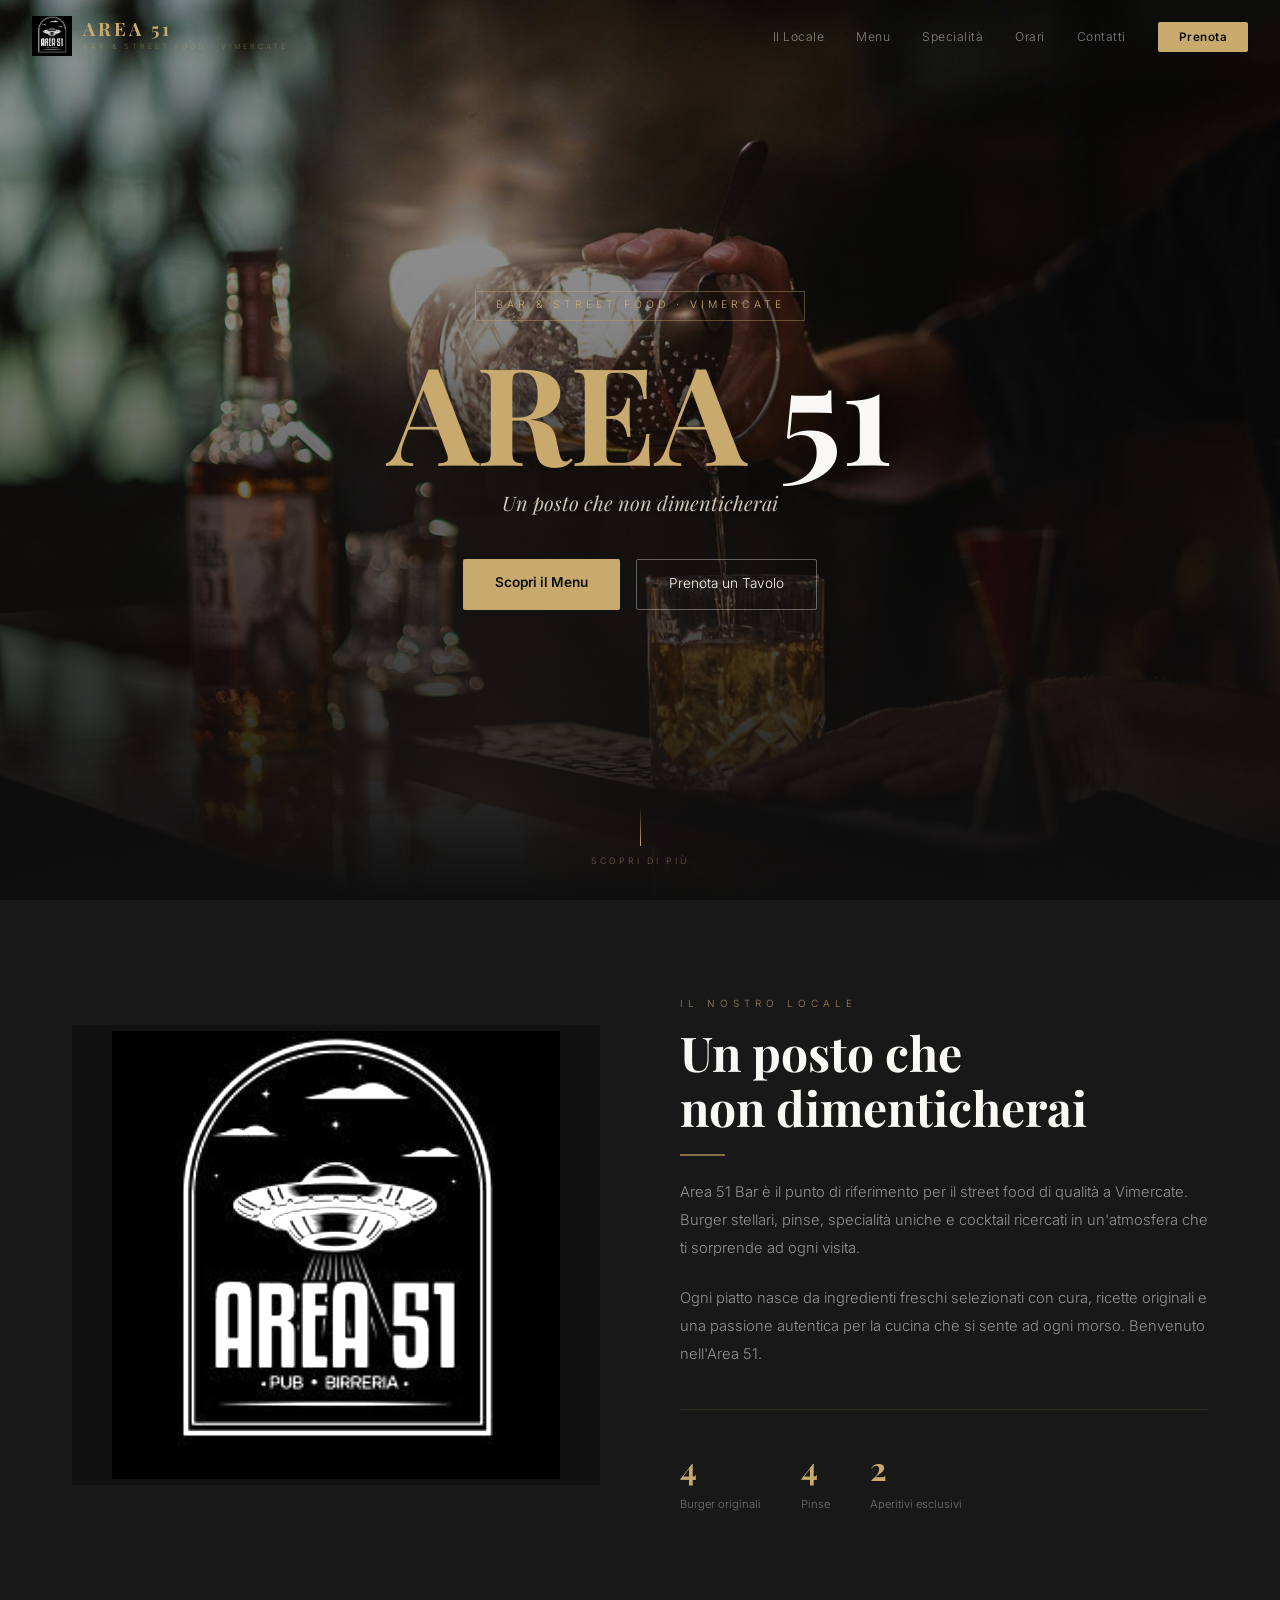
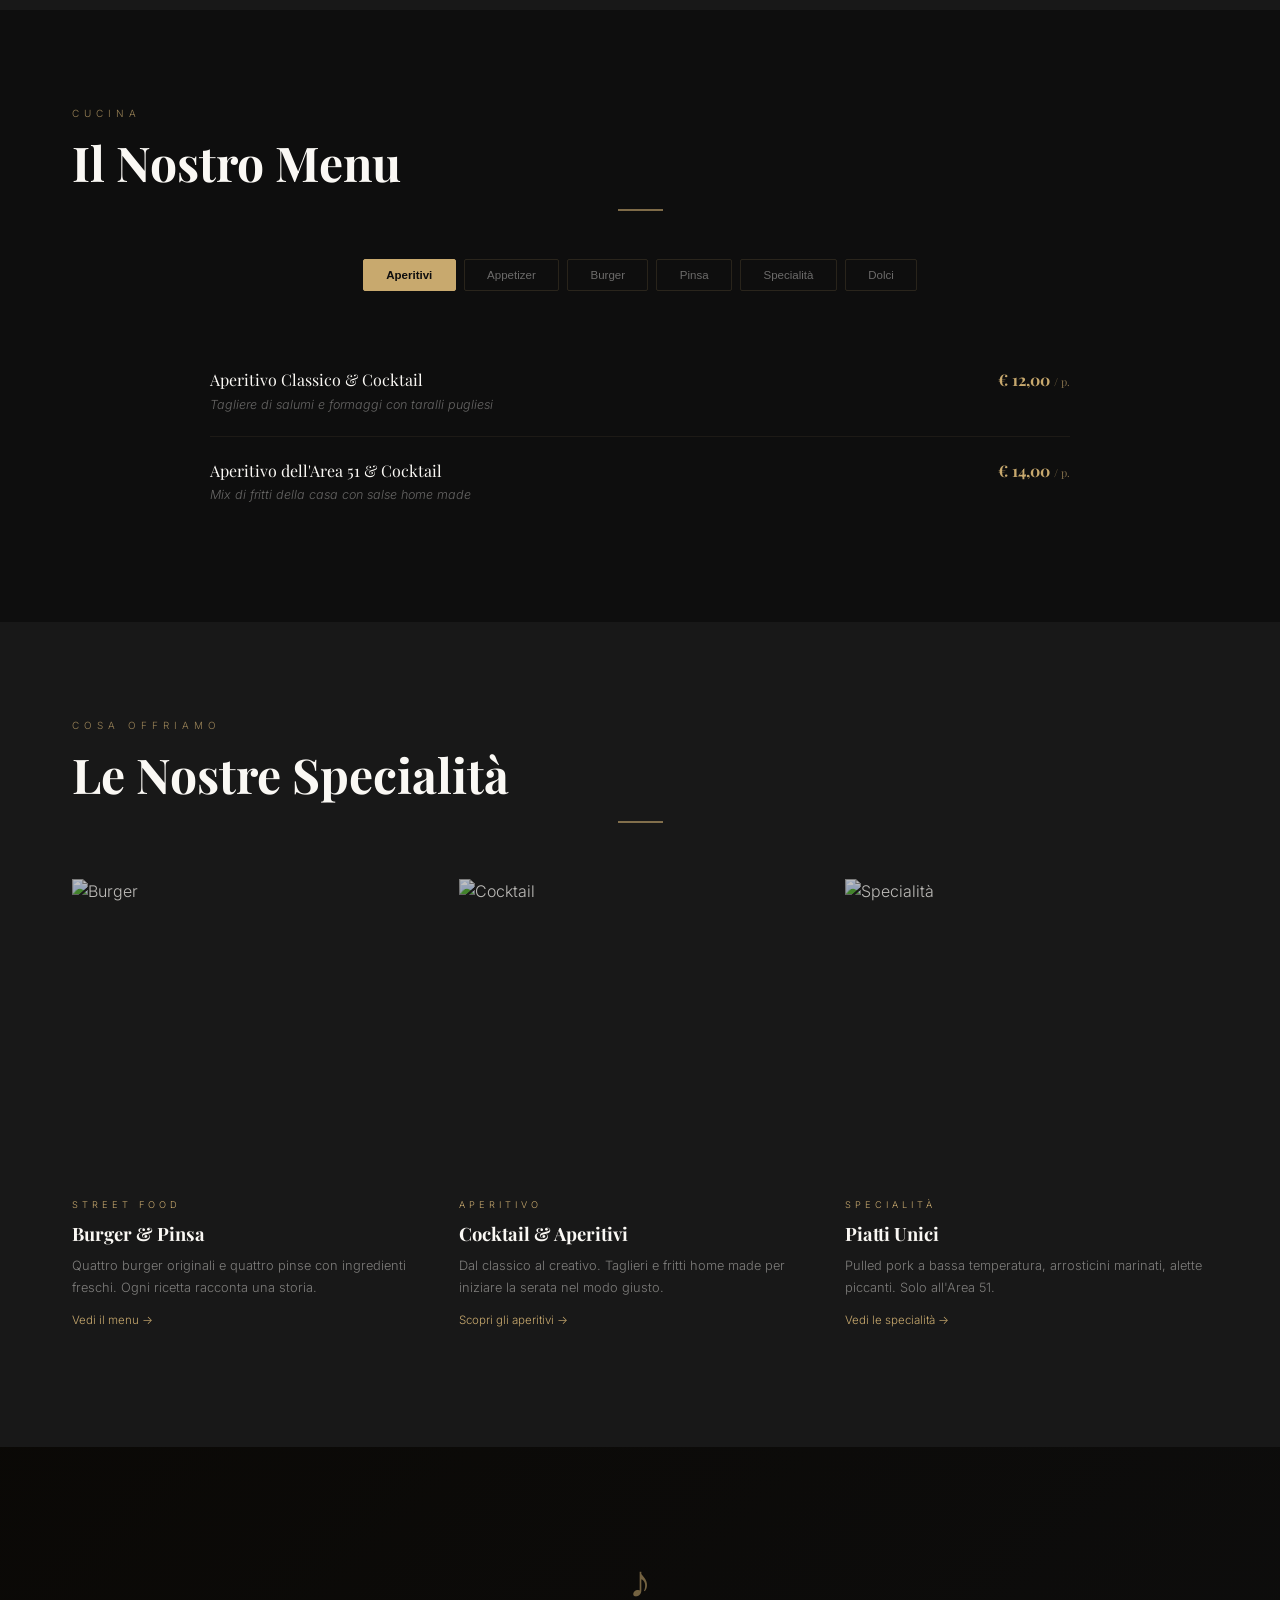
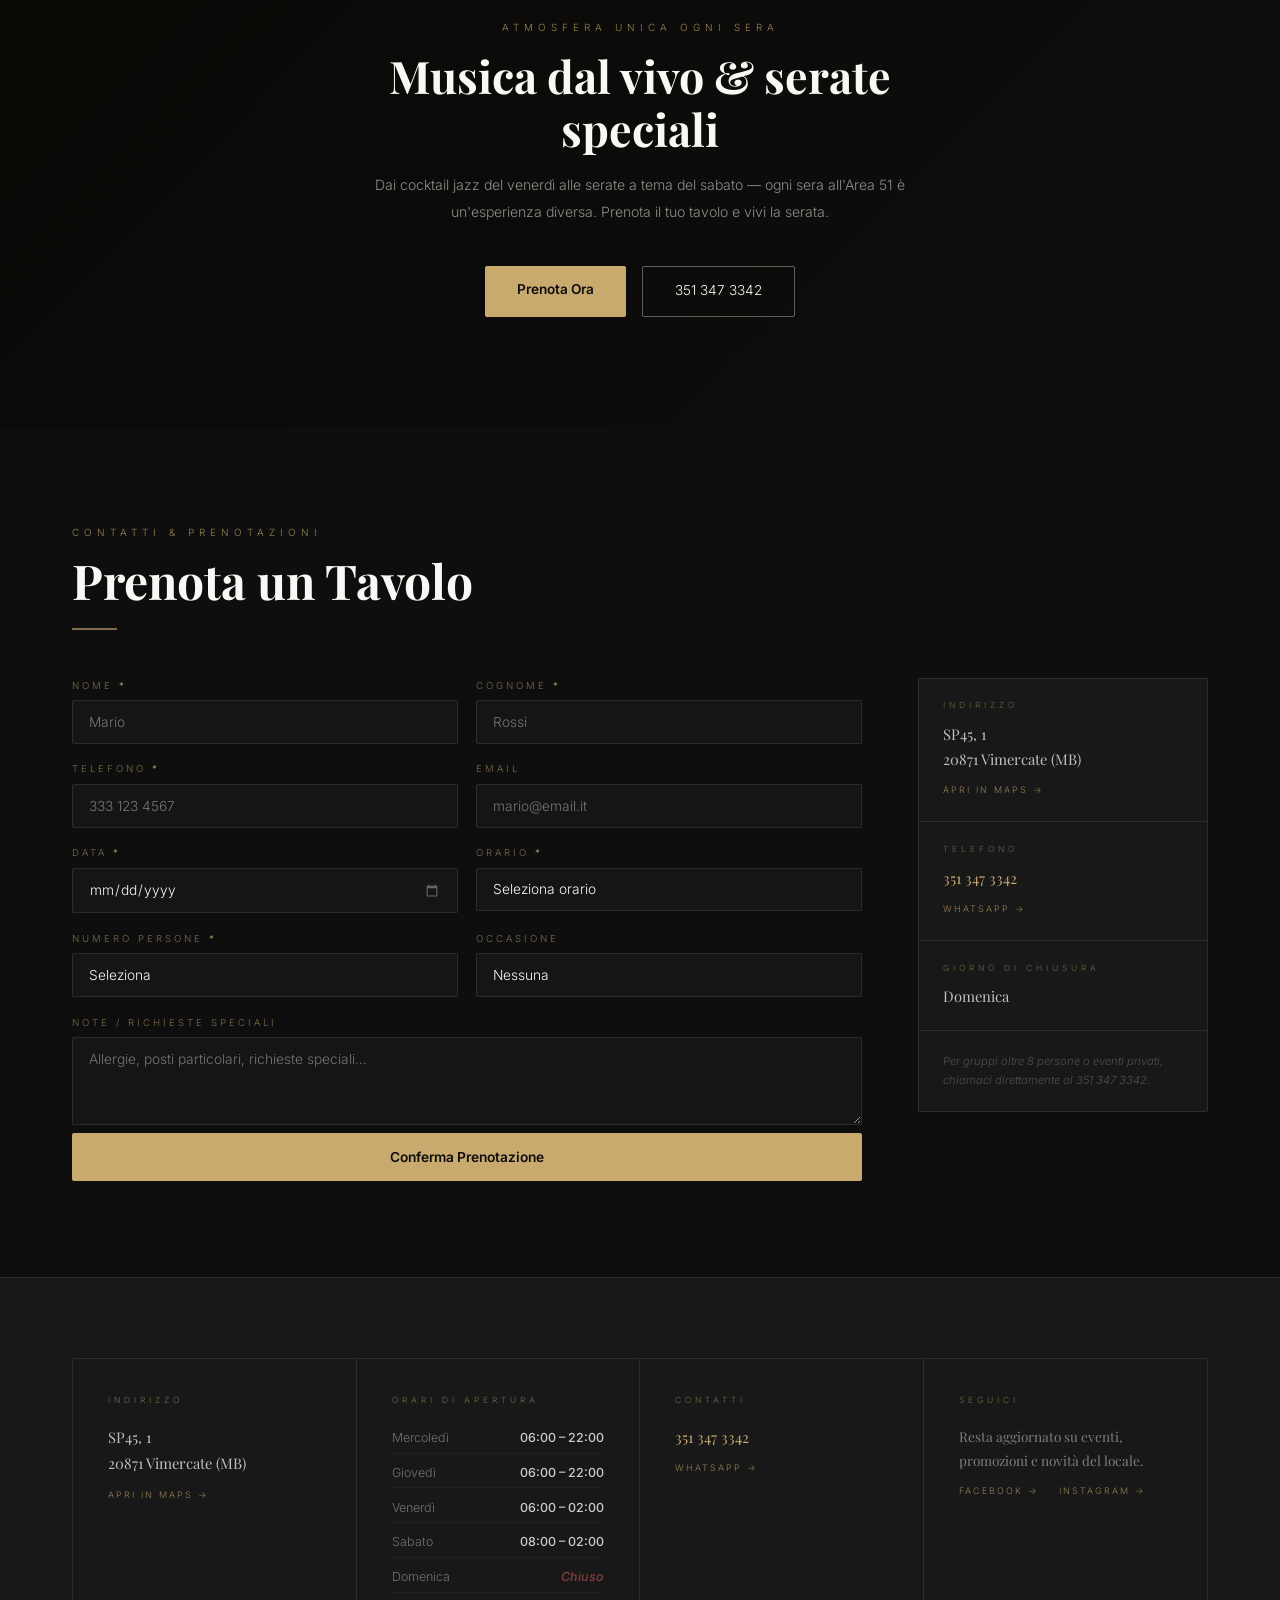
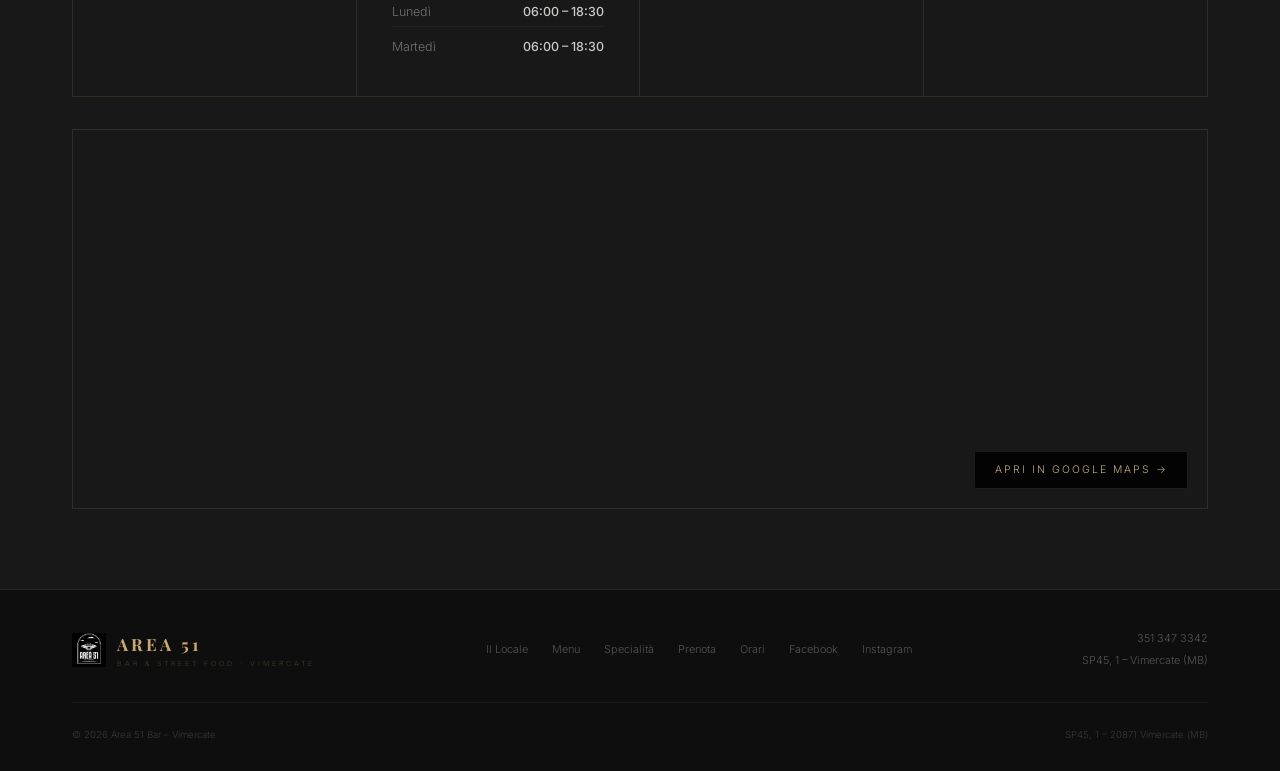
==== commit 51ca27d2: "sistemato" ====
--- a/area51-site/index.html
+++ b/area51-site/index.html
@@ -86,7 +86,7 @@
 <nav id="navbar">
   <div class="nav-wrap">
     <a href="#hero" class="nav-logo">
-      <picture><source srcset="images/logo.webp" type="image/webp"/><img src="images/logo.png" alt="Area 51" loading="lazy"/></picture>
+      <img src="images/logo.png" alt="Area 51"/>
       <div>
         <div class="nav-logo-name">AREA 51</div>
         <div class="nav-logo-sub">Bar & Street Food · Vimercate</div>
@@ -114,12 +114,12 @@
 <!-- ═══════════════ HERO ═══════════════ -->
 <section id="hero">
   <div class="hero-bg">
-    <picture><source srcset="images/hero-cocktail.webp" type="image/webp"/><img src="images/hero-cocktail.png" alt="Area 51 Bar cocktail" loading="eager"/></picture>
+    <img src="images/hero-cocktail.png" alt="Area 51 Bar cocktail"/>
     <div class="hero-overlay"></div>
   </div>
   <div class="hero-content">
     <div class="hero-badge">Bar & Street Food · Vimercate</div>
-    <picture class="hero-logo" style="display:none"><source srcset="images/logo.webp" type="image/webp"/><img src="images/logo.png" alt="Area 51" loading="eager"/></picture>
+    
     <h1 class="hero-title"><em>AREA</em> 51</h1>
     <p class="hero-sub">Un posto che non dimenticherai</p>
     <div class="hero-btns">
@@ -135,7 +135,7 @@
   <div class="container">
     <div class="about-grid">
       <div class="about-img fade-up">
-        <picture><source srcset="images/logo.webp" type="image/webp"/><img src="images/logo.png" alt="Area 51 Logo" loading="lazy"/></picture>
+        <img src="images/logo.png" alt="Area 51 Logo"/>
       </div>
       <div class="about-txt fade-up">
         <span class="eyebrow">Il Nostro Locale</span>
@@ -419,7 +419,7 @@
   <div class="container">
     <div class="ft-inner">
       <div class="ft-logo">
-        <picture><source srcset="images/logo.webp" type="image/webp"/><img src="images/logo.png" alt="Area 51" loading="lazy"/></picture>
+        <img src="images/logo.png" alt="Area 51"/>
         <div>
           <div class="fn">AREA 51</div>
           <div class="fs">Bar & Street Food · Vimercate</div>
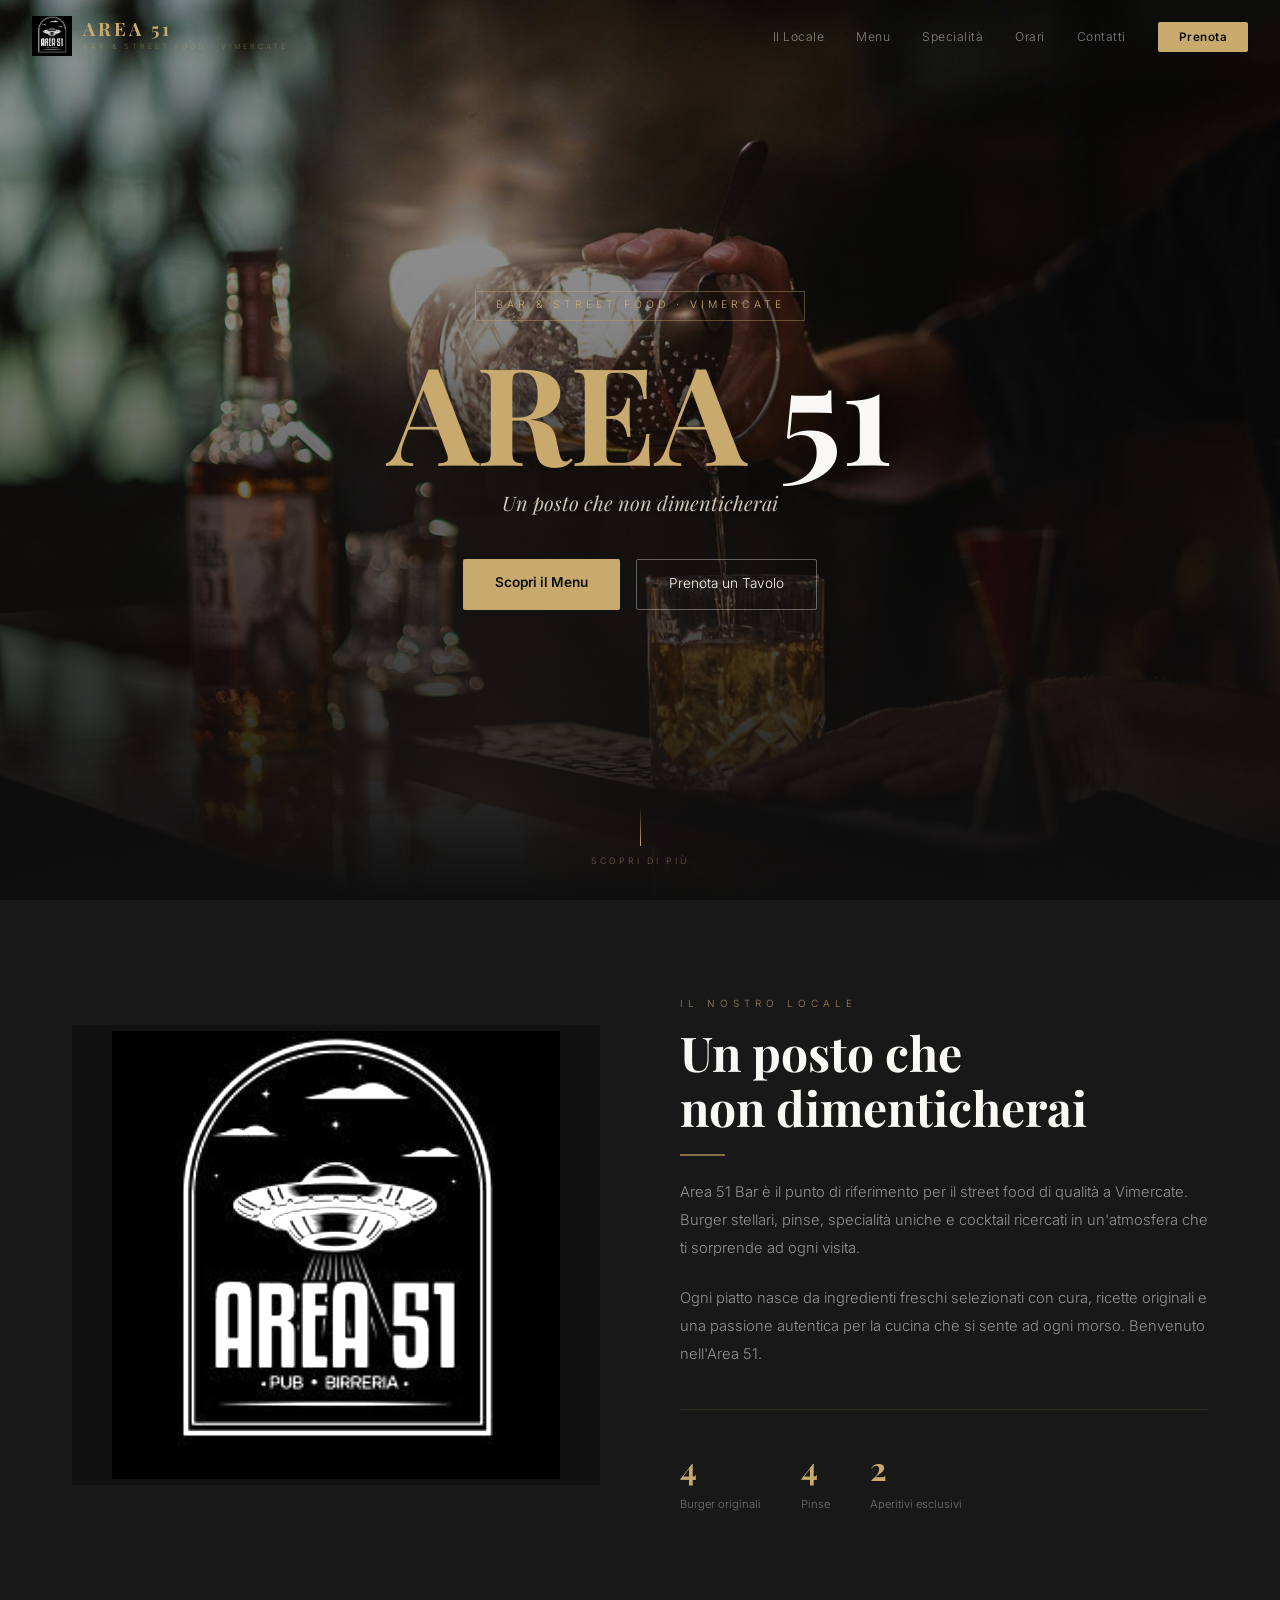
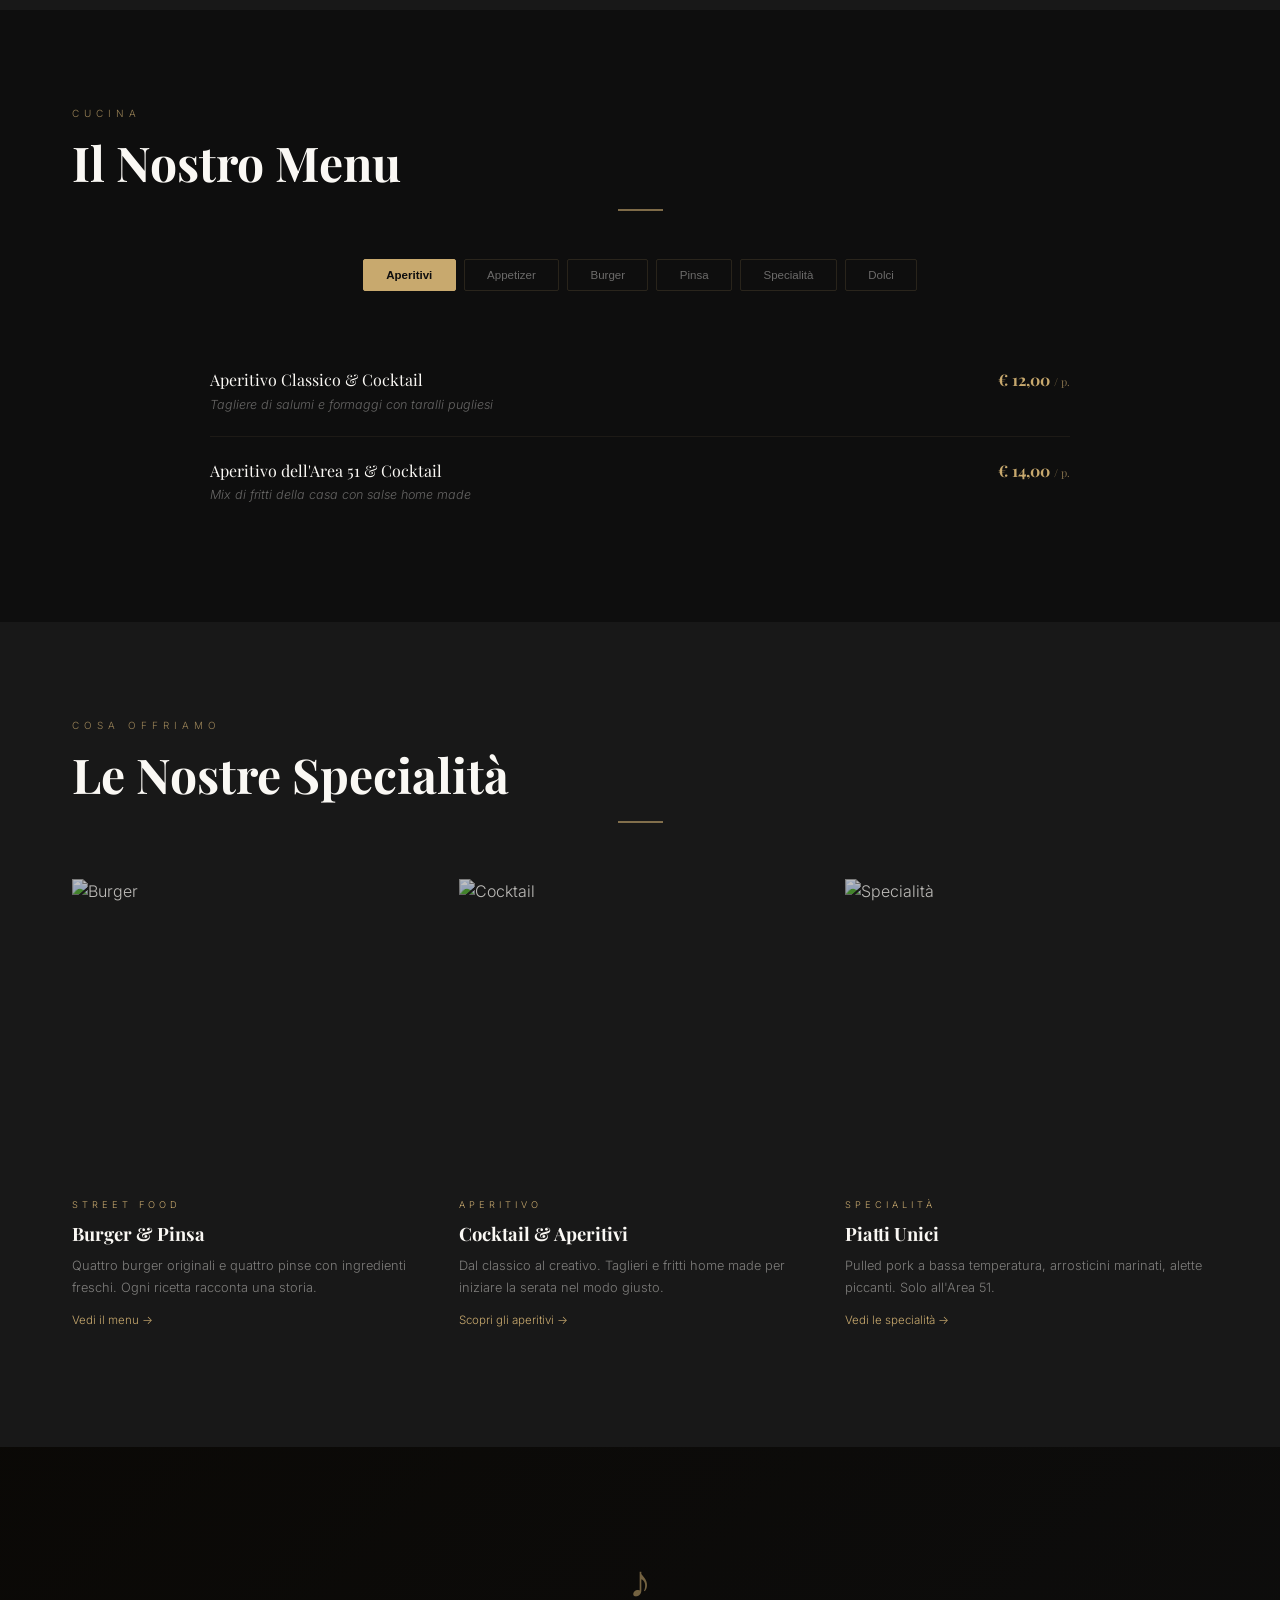
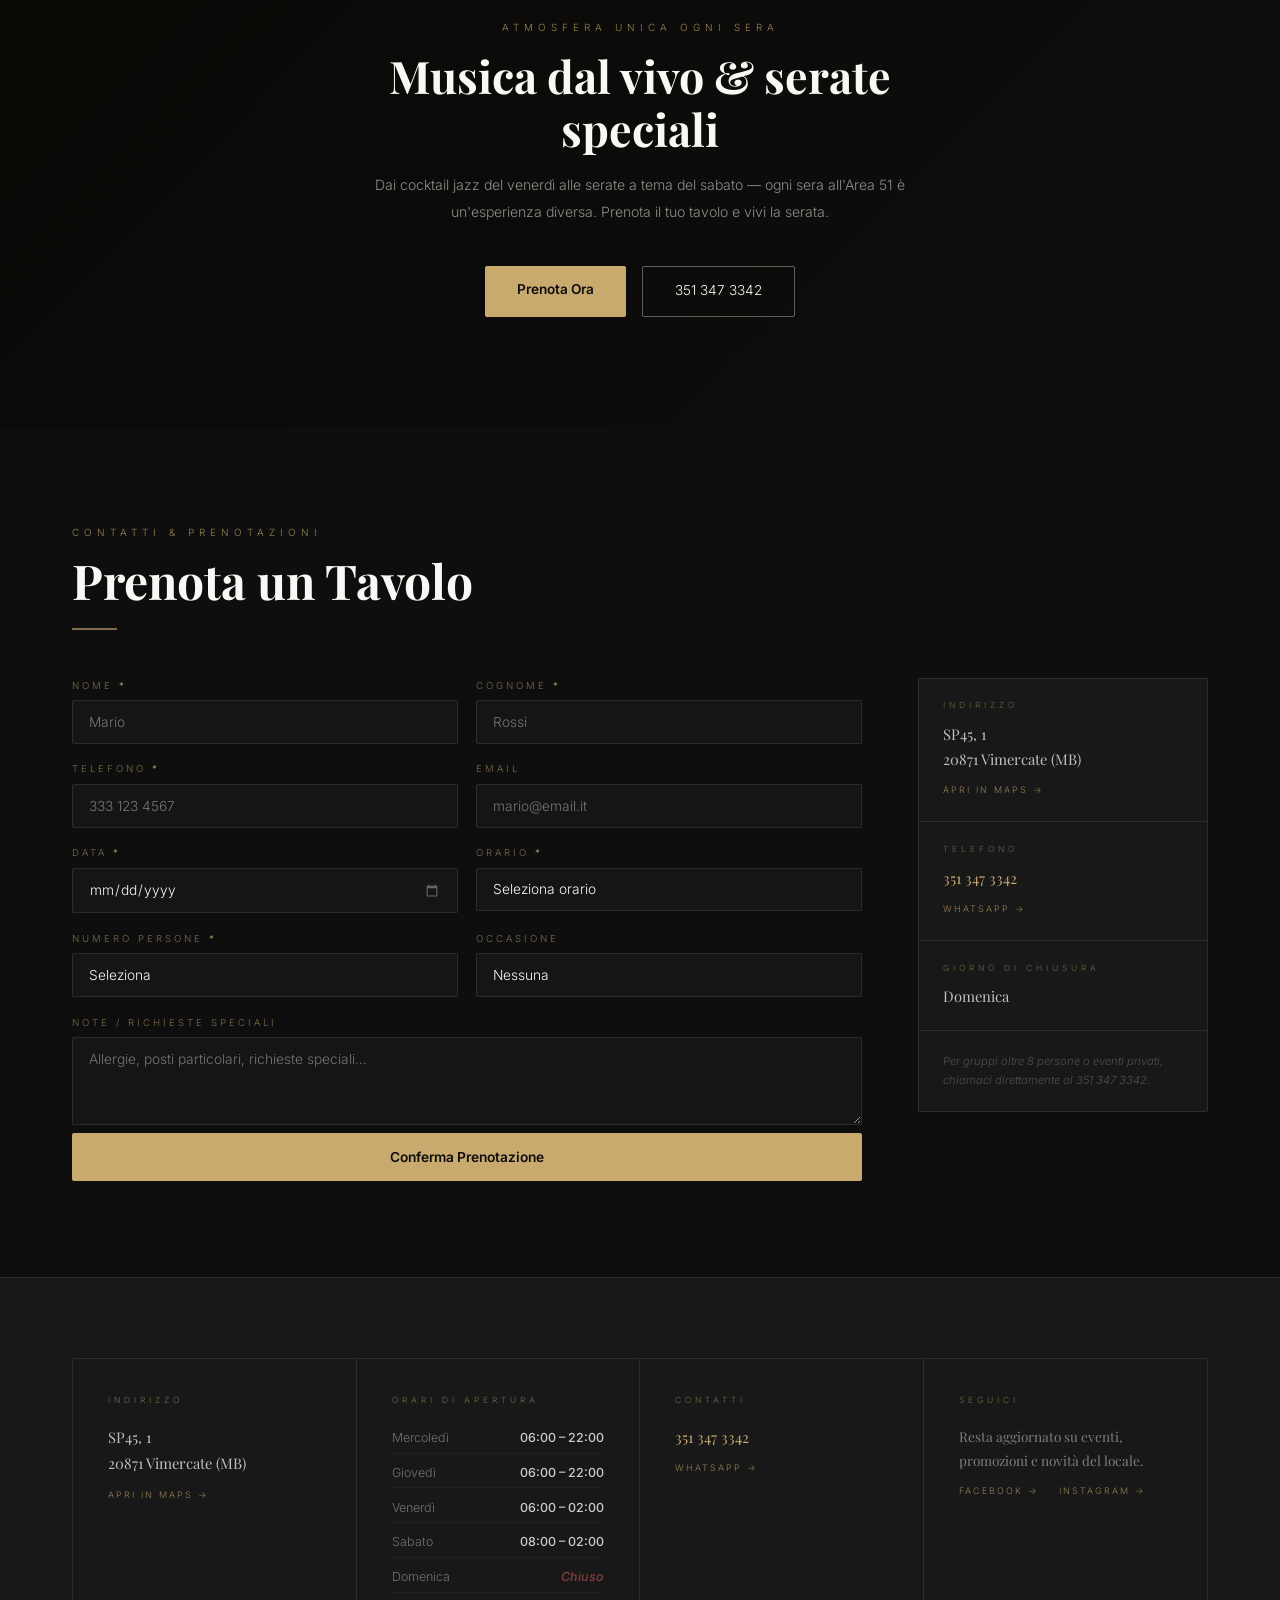
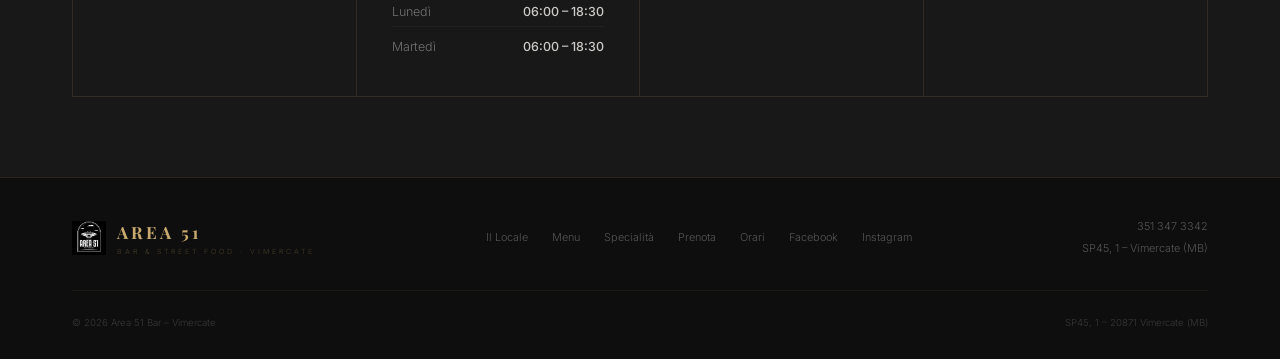
==== commit 9915da0f: "tornato come prima" ====
--- a/area51-site/index.html
+++ b/area51-site/index.html
@@ -400,17 +400,7 @@
       </div>
     </div>
 
-    <!-- MAPPA -->
-    <div class="map-wrap fade-up">
-      <iframe
-        src="https://maps.google.com/maps?q=AREA+51,+SP45,+1,+20871+Vimercate+MB&t=&z=16&ie=UTF8&iwloc=&output=embed"
-        width="100%" height="100%" style="border:0;" allowfullscreen="" loading="lazy"
-        referrerpolicy="no-referrer-when-downgrade">
-      </iframe>
-      <a href="https://maps.google.com/?q=Area+51+Bar+SP45+1+Vimercate" target="_blank" class="map-btn">
-        Apri in Google Maps →
-      </a>
-    </div>
+
   </div>
 </section>
 
--- a/area51-site/style.css
+++ b/area51-site/style.css
@@ -63,10 +63,7 @@
 .hero-overlay { position: absolute; inset: 0; background: linear-gradient(to bottom, rgba(14,14,14,.4) 0%, rgba(14,14,14,.5) 40%, rgba(14,14,14,1) 100%); }
 .hero-content { position: relative; z-index: 1; max-width: 760px; padding: 0 1.5rem; }
 .hero-badge { display: inline-block; border: 1px solid rgba(200,169,110,.4); color: var(--oro); font-size: .65rem; letter-spacing: 4px; text-transform: uppercase; padding: .35rem 1.2rem; margin-bottom: 1.5rem; }
-.hero-logo { display: block; width: 100px; height: 100px; object-fit: contain; margin: 0 auto 1rem; filter: invert(1) brightness(1.8); }
-.hero-content picture.hero-logo img { width: 100%; height: 100%; object-fit: contain; filter: invert(1) brightness(1.8); display: block; }
-.nav-logo picture { display: flex; width: 40px; height: 40px; flex-shrink: 0; }
-.nav-logo picture img { width: 40px; height: 40px; object-fit: contain; filter: invert(1); }
+.hero-logo { width: 100px; height: 100px; object-fit: contain; margin: 0 auto 1rem; filter: invert(1) brightness(1.8); }
 .hero-title { font-family: var(--serif); font-size: clamp(3.5rem,11vw,8.5rem); font-weight: 700; line-height: .95; color: var(--bianco); margin-bottom: .8rem; text-shadow: 0 4px 40px rgba(0,0,0,.7); }
 .hero-title em { color: var(--oro); font-style: normal; }
 .hero-sub { font-family: var(--serif); font-style: italic; font-size: clamp(.9rem,2.5vw,1.25rem); color: var(--testo); margin-bottom: 2.5rem; }
@@ -94,9 +91,8 @@
 #about { background: var(--nero2); }
 .about-grid { display: grid; grid-template-columns: 1fr 1fr; gap: 5rem; align-items: center; }
 .about-img { height: 460px; background: #111; display: flex; align-items: center; justify-content: center; overflow: hidden; }
-.about-img img, .about-img picture img { width: 85%; filter: invert(1) brightness(1.4); transition: transform .6s; }
-.about-img picture { width: 85%; display: flex; align-items: center; justify-content: center; }
-.about-img:hover img, .about-img:hover picture img { transform: scale(1.05); }
+.about-img img { width: 85%; filter: invert(1) brightness(1.4); transition: transform .6s; }
+.about-img:hover img { transform: scale(1.05); }
 .about-txt p { font-size: .92rem; line-height: 1.9; color: rgba(250,248,244,.55); margin-top: 1.4rem; }
 .stats { display: flex; gap: 2.5rem; flex-wrap: wrap; margin-top: 2.5rem; padding-top: 2rem; border-top: 1px solid var(--border); }
 .stat-n { font-family: var(--serif); font-size: 2rem; font-weight: 700; color: var(--oro); }
@@ -204,27 +200,6 @@
 .og { color: rgba(250,248,244,.4); }
 .oo { color: rgba(250,248,244,.8); font-weight: 500; }
 .oo.chiuso { color: rgba(180,80,80,.7); font-style: italic; }
-
-/* ─────────────── MAPPA ─────────────── */
-.map-wrap {
-  position: relative; height: 380px; margin-top: 2rem;
-  border: 1px solid var(--border); overflow: hidden;
-  filter: grayscale(30%) contrast(1.1);
-  transition: filter .3s;
-}
-.map-wrap:hover { filter: grayscale(0%) contrast(1); }
-.map-btn {
-  position: absolute; bottom: 1.2rem; right: 1.2rem;
-  background: var(--nero); color: var(--oro);
-  border: 1px solid var(--border);
-  padding: .6rem 1.2rem; font-size: .65rem;
-  letter-spacing: 2px; text-transform: uppercase;
-  border-radius: 2px; transition: background .3s;
-  z-index: 1;
-}
-.map-btn:hover { background: var(--nero2); }
-
-@media (max-width: 768px) { .map-wrap { height: 260px; } }
 
 /* ─────────────── FOOTER ─────────────── */
 footer { background: var(--nero); border-top: 1px solid var(--border); padding: 2.5rem 0 1.8rem; }
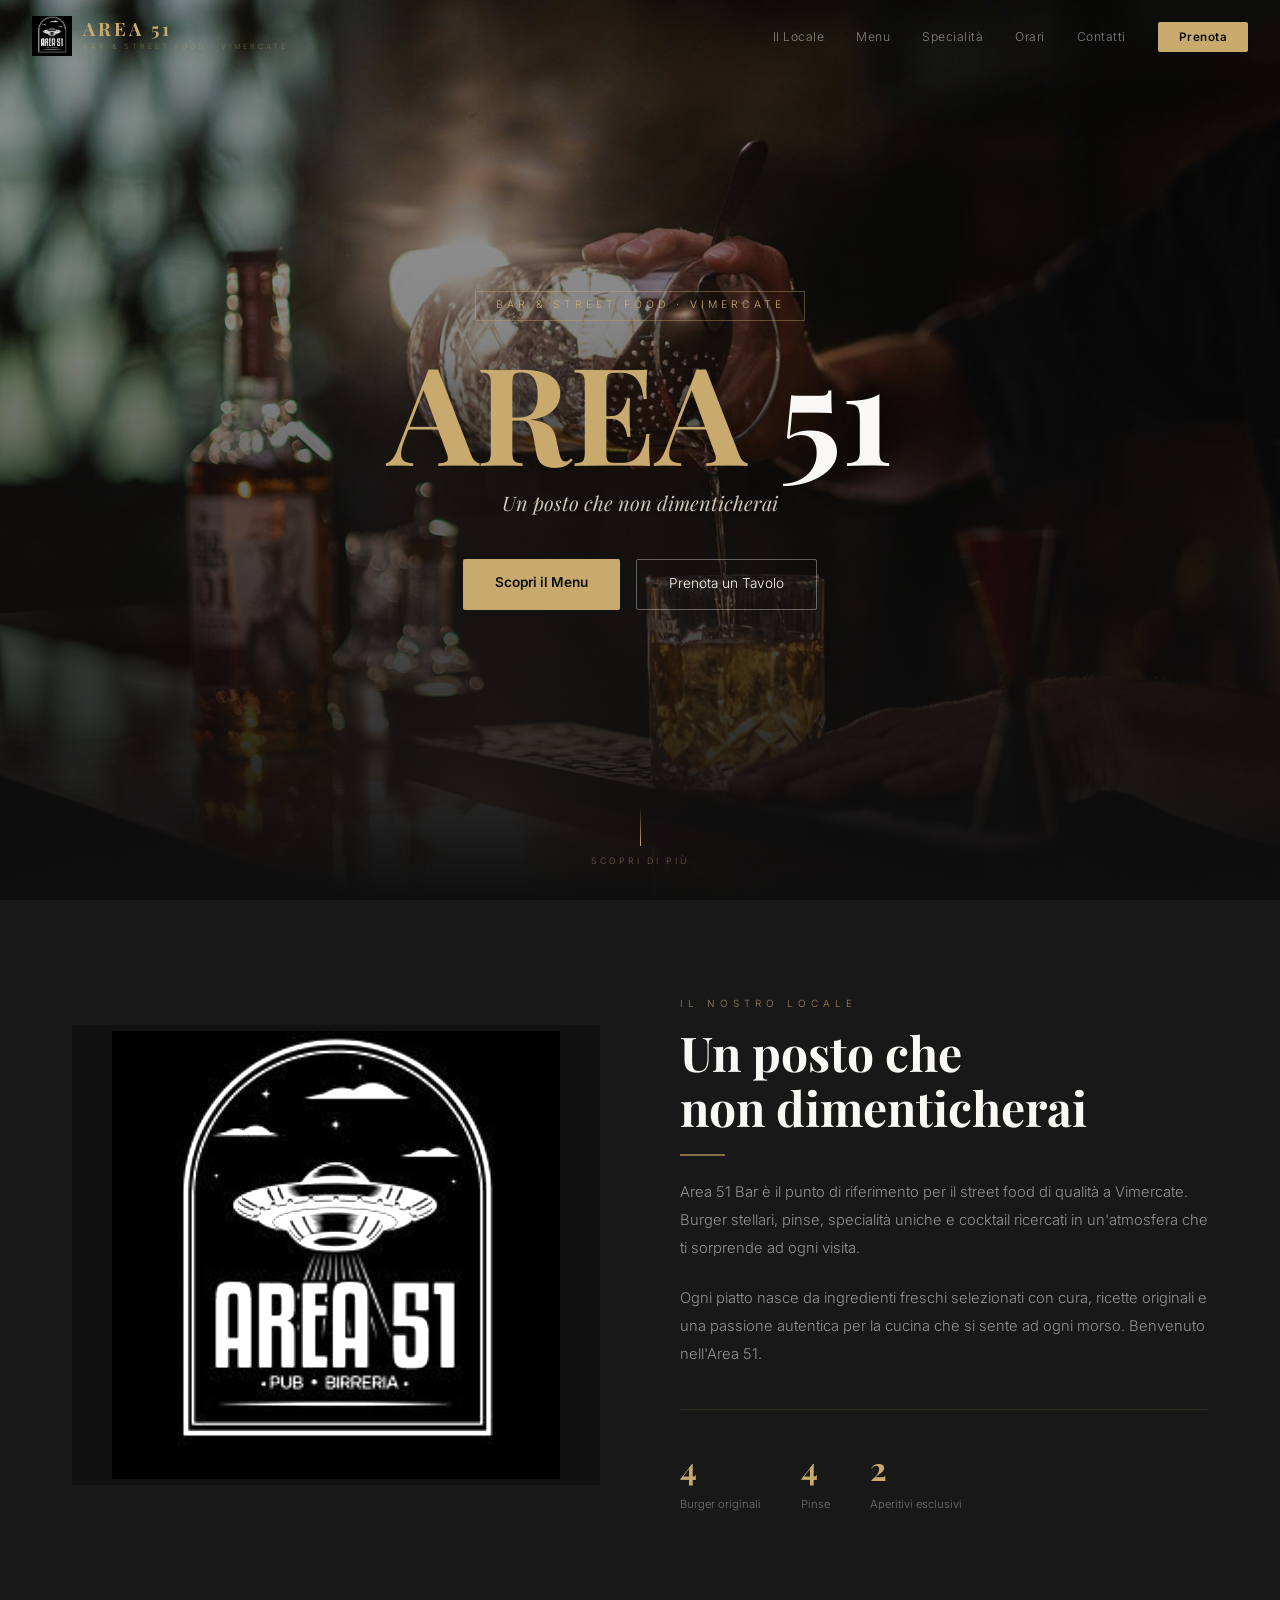
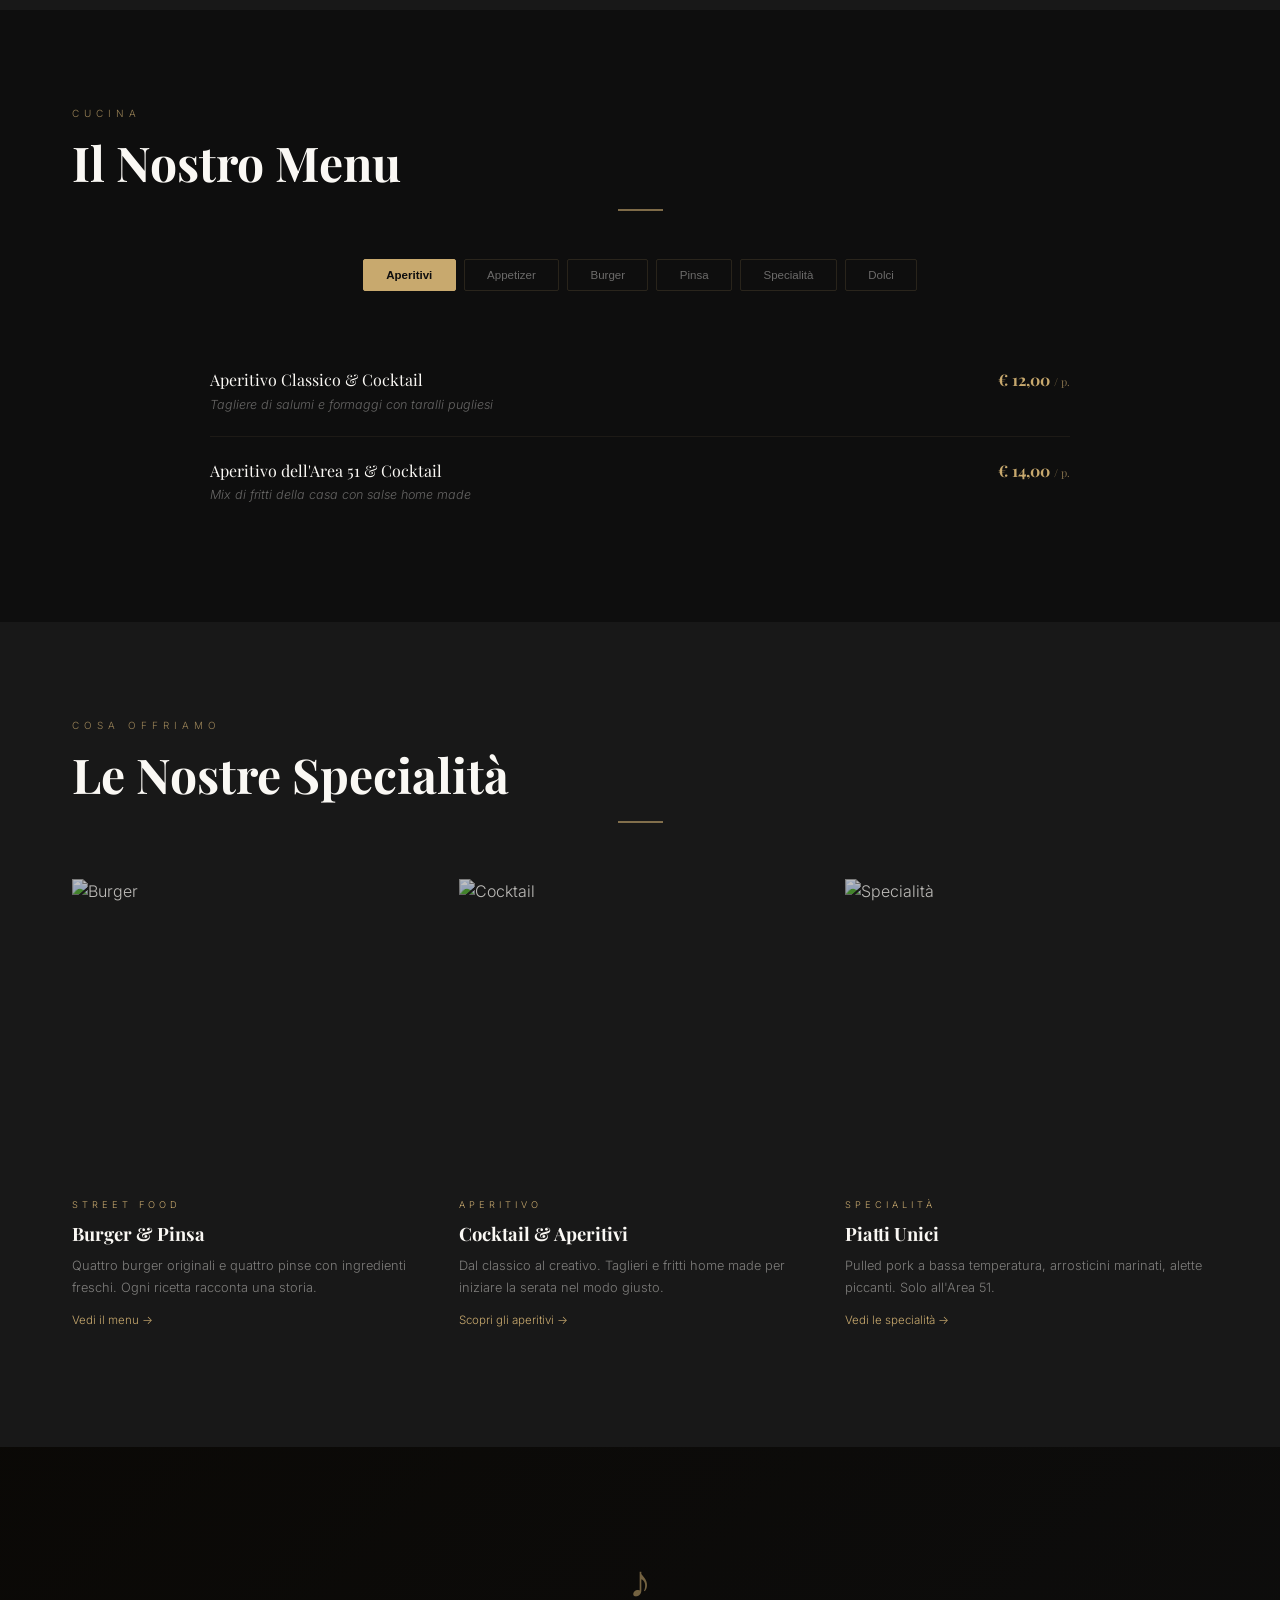
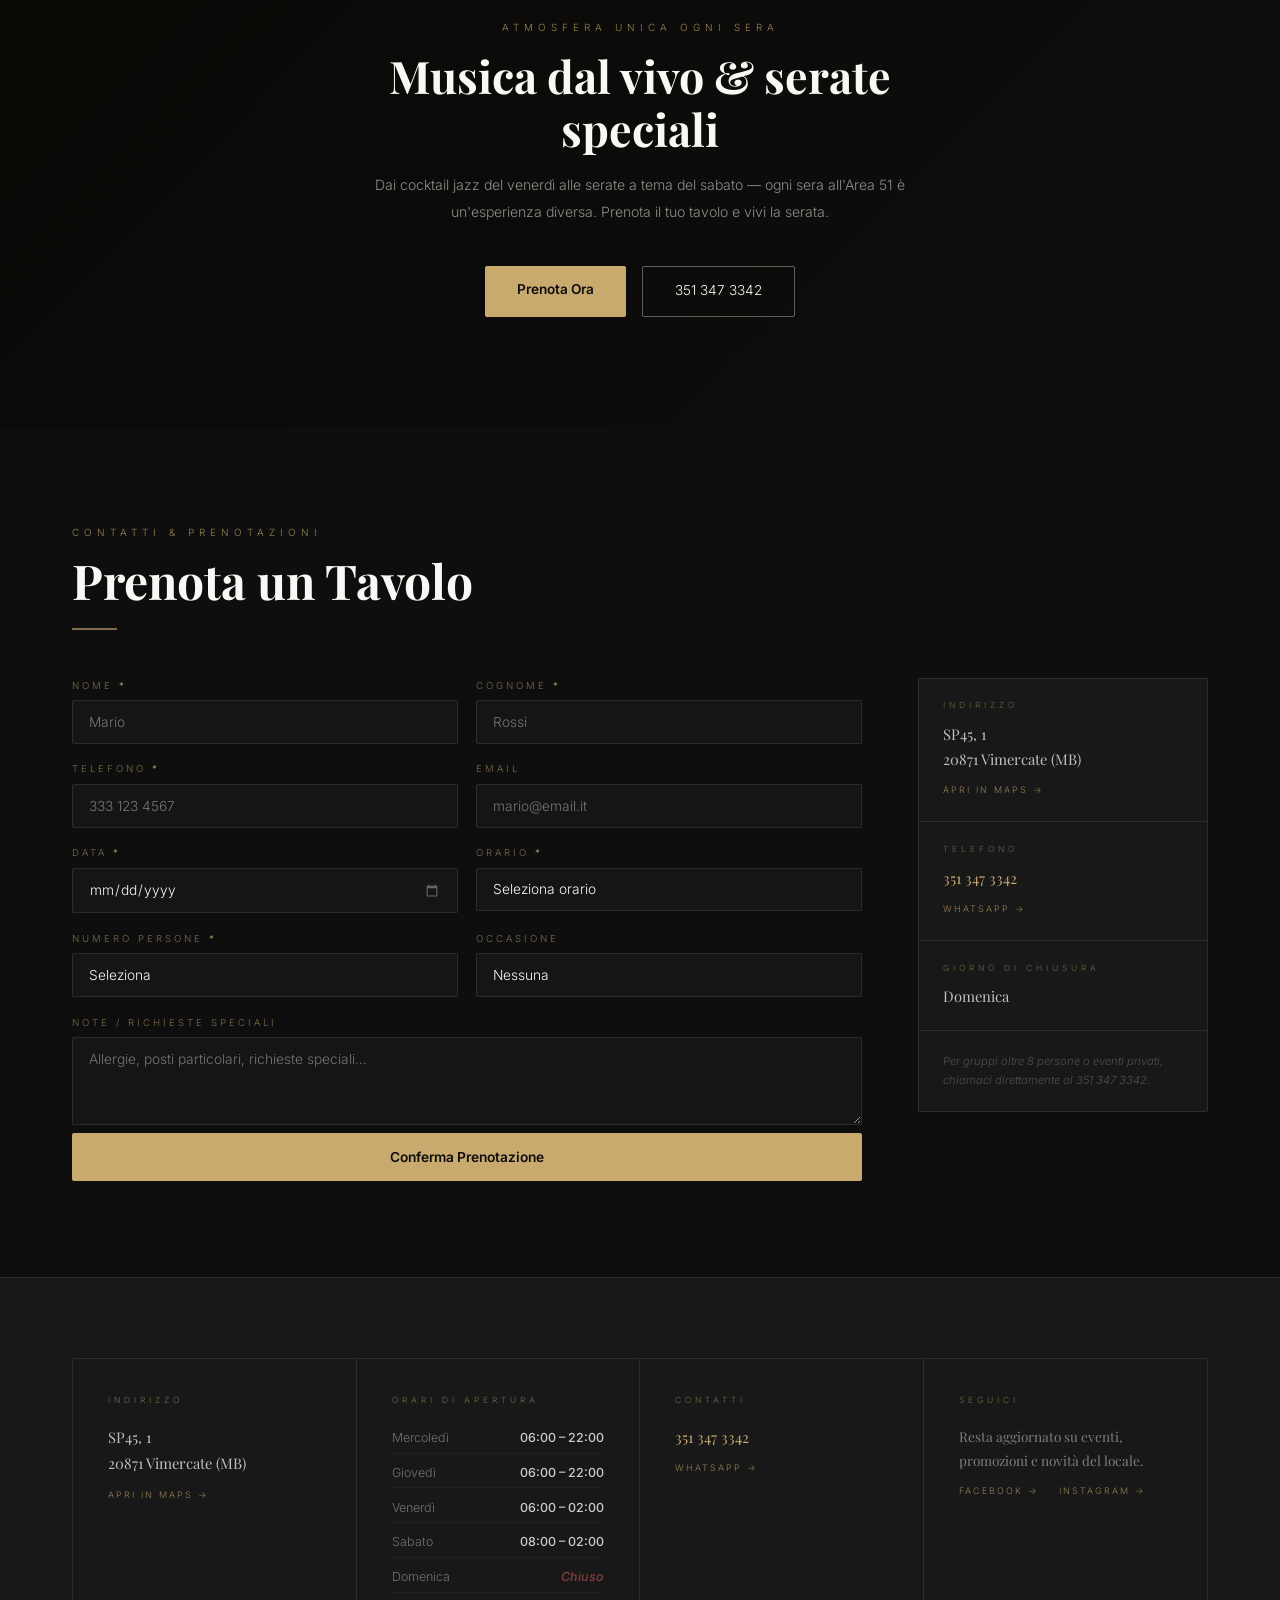
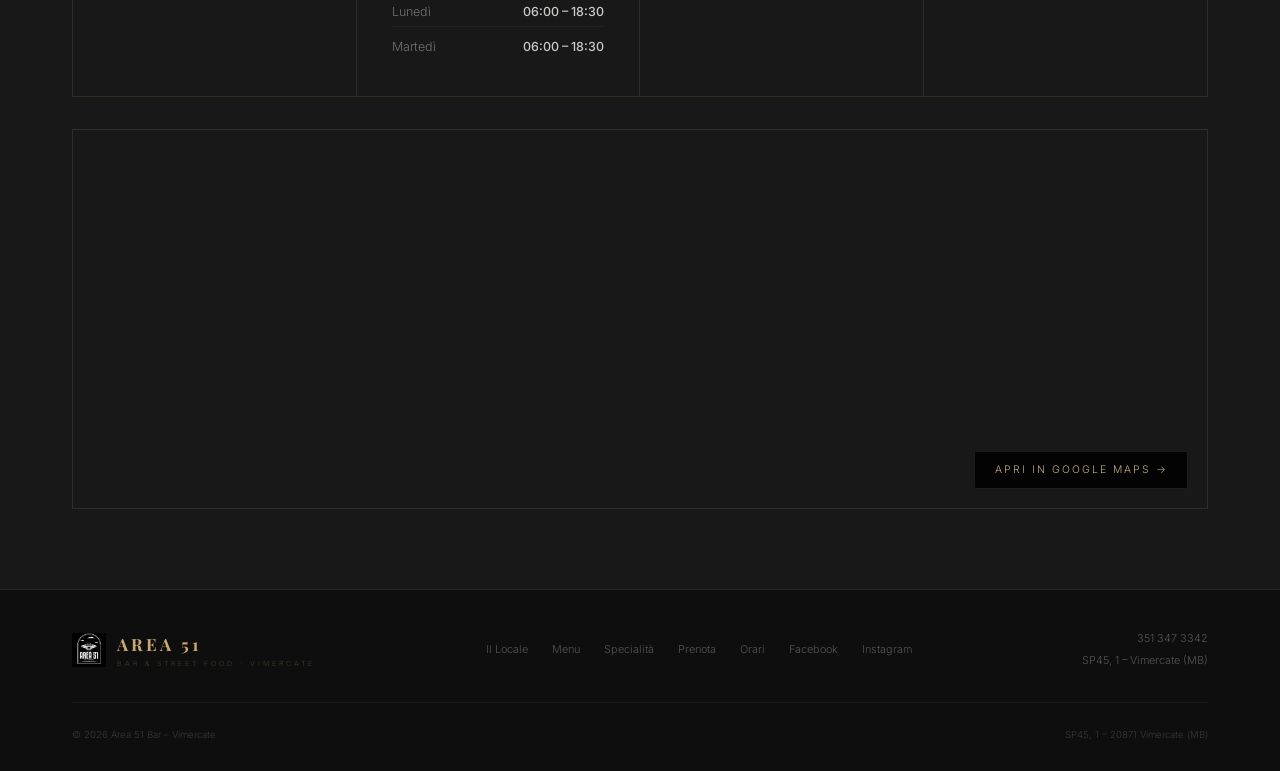
==== commit 0f1c07e2: "sito con mappa" ====
--- a/area51-site/index.html
+++ b/area51-site/index.html
@@ -400,7 +400,17 @@
       </div>
     </div>
 
-
+    <!-- MAPPA -->
+    <div class="map-wrap fade-up">
+      <iframe
+        src="https://maps.google.com/maps?q=AREA+51,+SP45,+1,+20871+Vimercate+MB&t=&z=16&ie=UTF8&iwloc=&output=embed"
+        width="100%" height="100%" style="border:0;" allowfullscreen="" loading="lazy"
+        referrerpolicy="no-referrer-when-downgrade">
+      </iframe>
+      <a href="https://maps.google.com/?q=Area+51+Bar+SP45+1+Vimercate" target="_blank" class="map-btn">
+        Apri in Google Maps →
+      </a>
+    </div>
   </div>
 </section>
 
--- a/area51-site/style.css
+++ b/area51-site/style.css
@@ -200,6 +200,27 @@
 .og { color: rgba(250,248,244,.4); }
 .oo { color: rgba(250,248,244,.8); font-weight: 500; }
 .oo.chiuso { color: rgba(180,80,80,.7); font-style: italic; }
+
+/* ─────────────── MAPPA ─────────────── */
+.map-wrap {
+  position: relative; height: 380px; margin-top: 2rem;
+  border: 1px solid var(--border); overflow: hidden;
+  filter: grayscale(30%) contrast(1.1);
+  transition: filter .3s;
+}
+.map-wrap:hover { filter: grayscale(0%) contrast(1); }
+.map-btn {
+  position: absolute; bottom: 1.2rem; right: 1.2rem;
+  background: var(--nero); color: var(--oro);
+  border: 1px solid var(--border);
+  padding: .6rem 1.2rem; font-size: .65rem;
+  letter-spacing: 2px; text-transform: uppercase;
+  border-radius: 2px; transition: background .3s;
+  z-index: 1;
+}
+.map-btn:hover { background: var(--nero2); }
+
+@media (max-width: 768px) { .map-wrap { height: 260px; } }
 
 /* ─────────────── FOOTER ─────────────── */
 footer { background: var(--nero); border-top: 1px solid var(--border); padding: 2.5rem 0 1.8rem; }
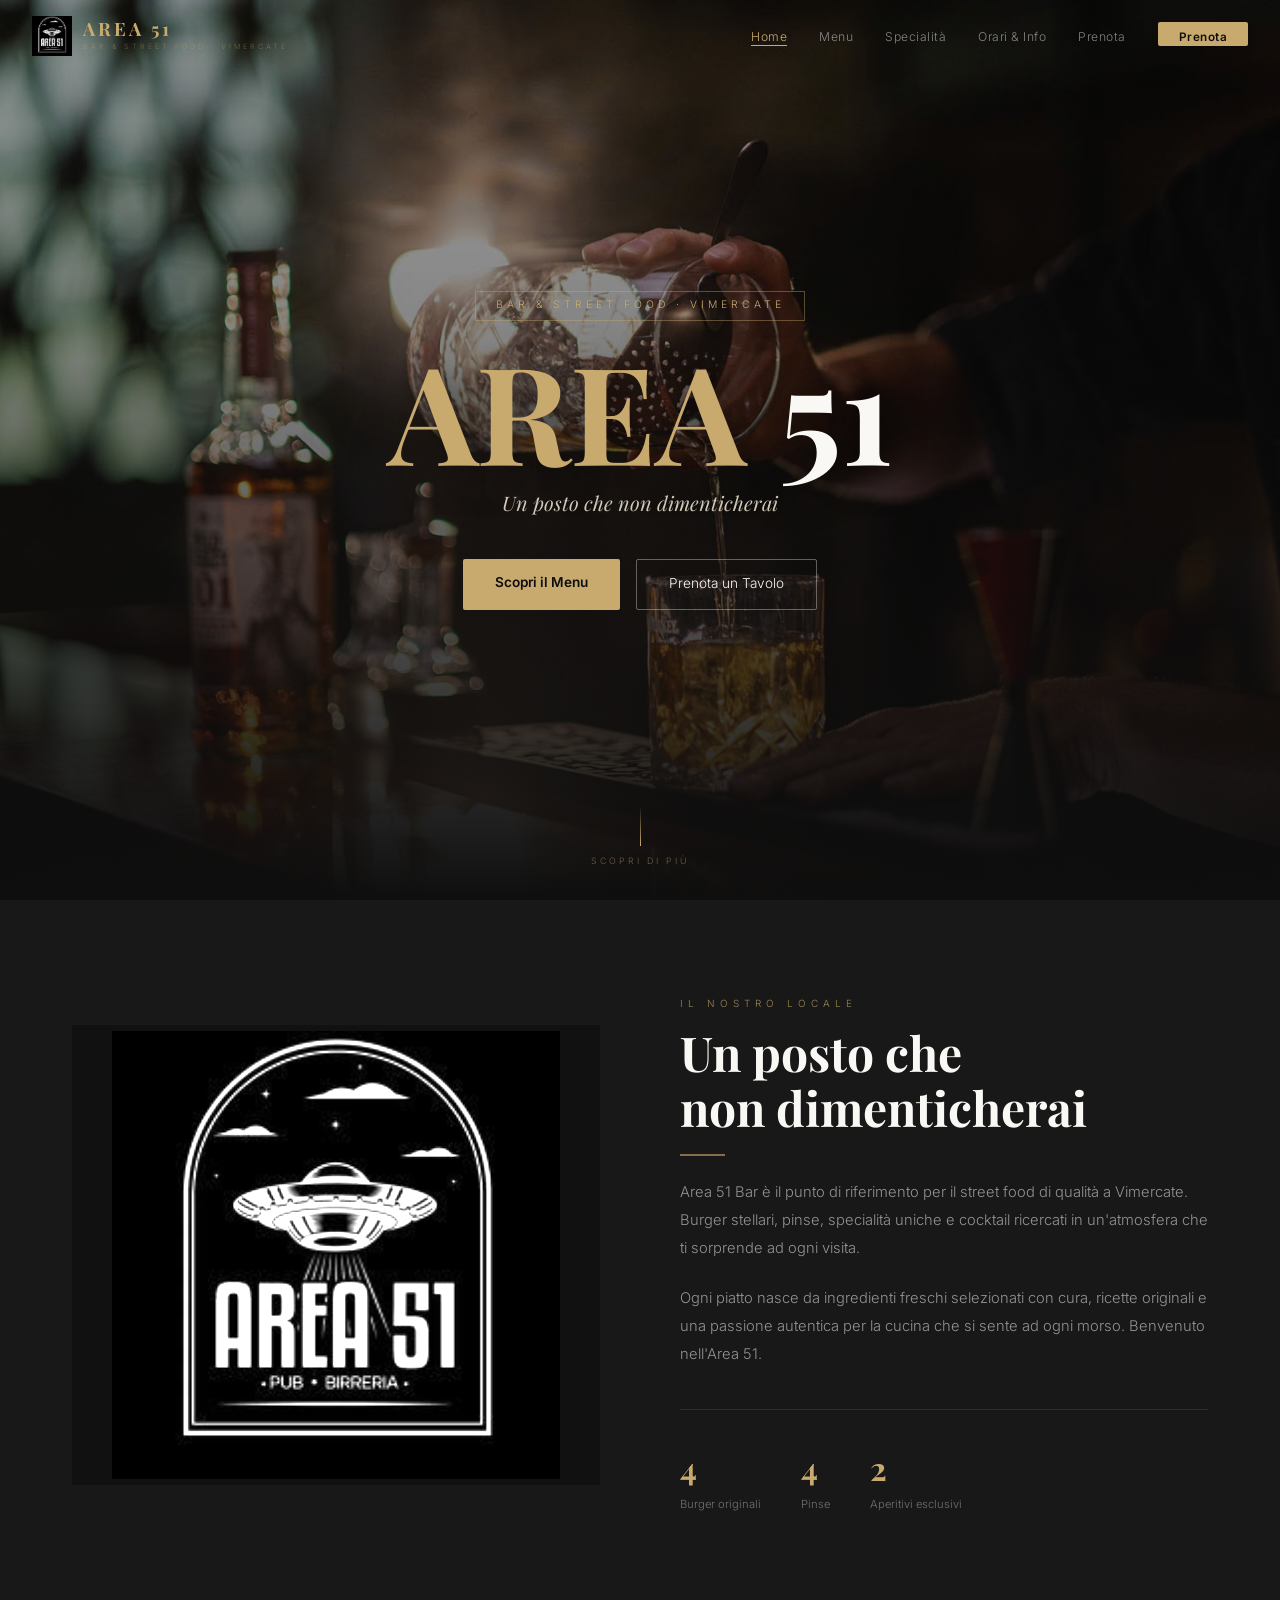
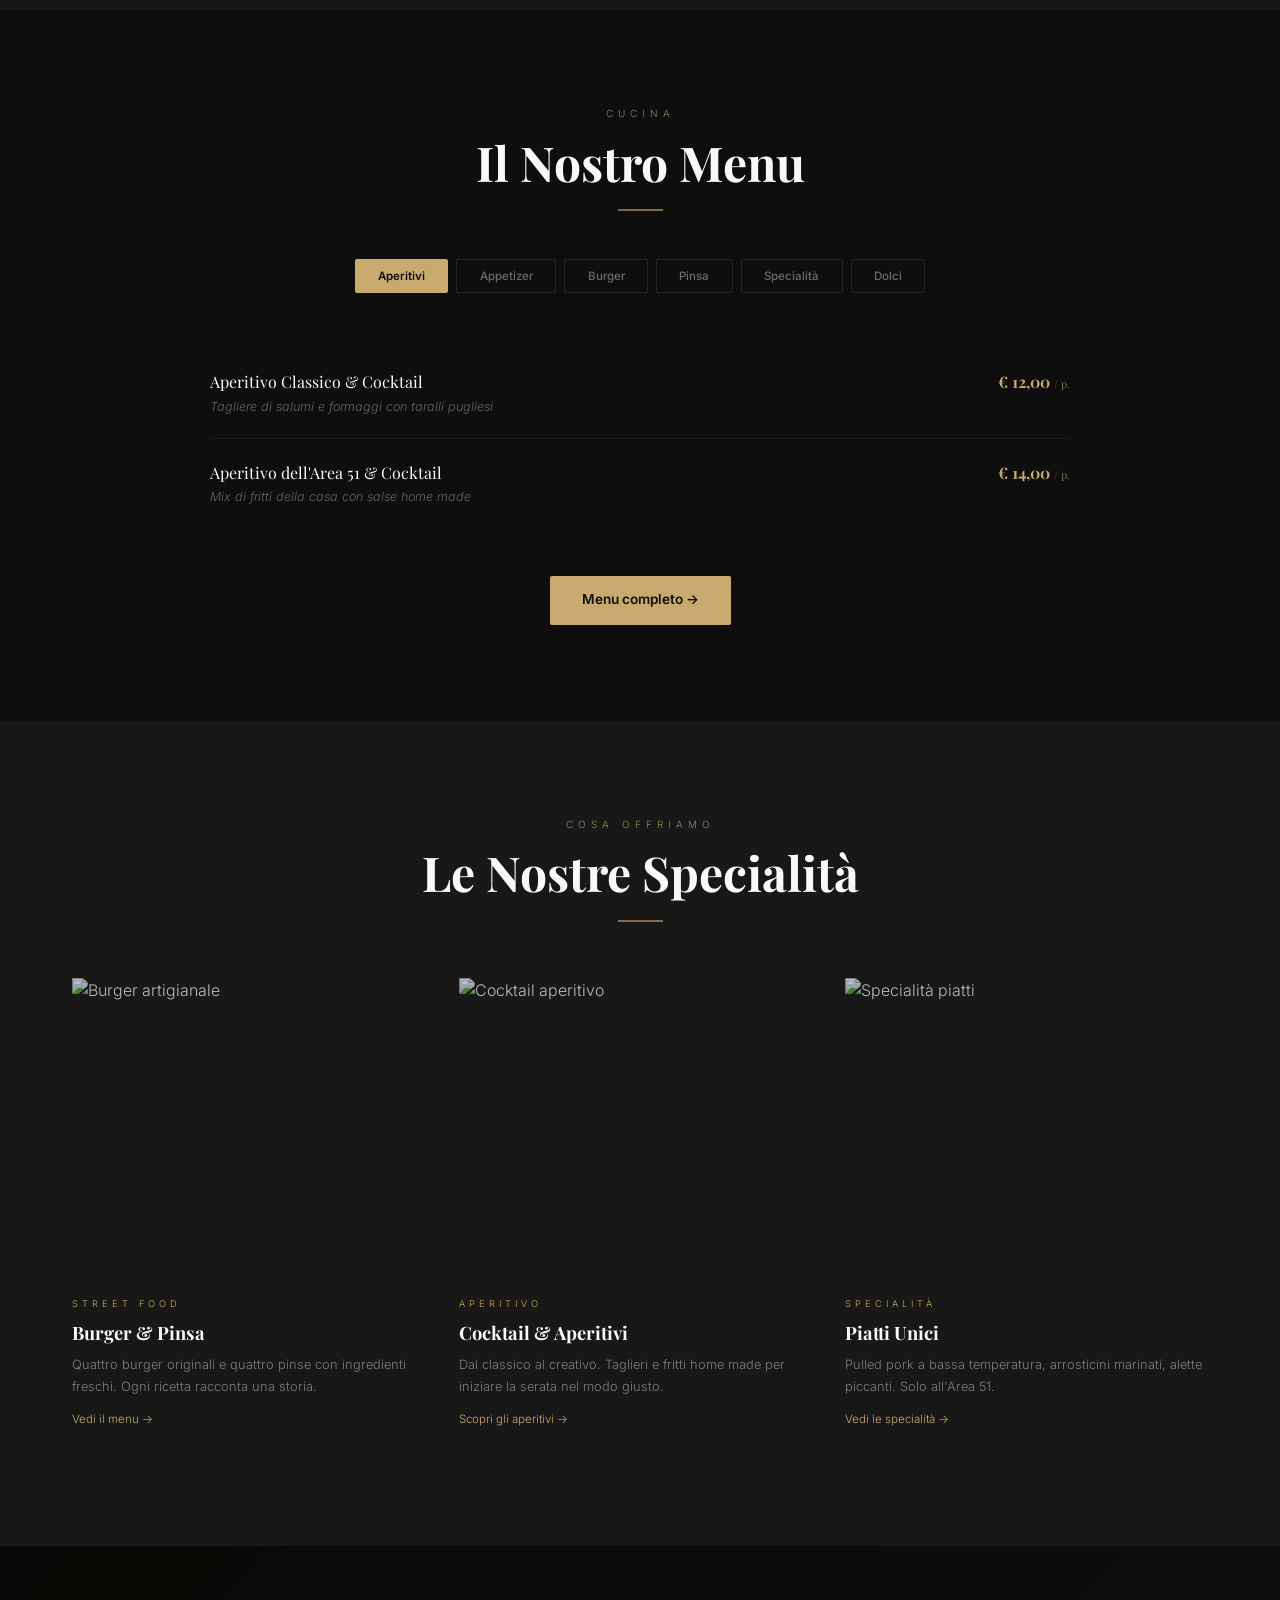
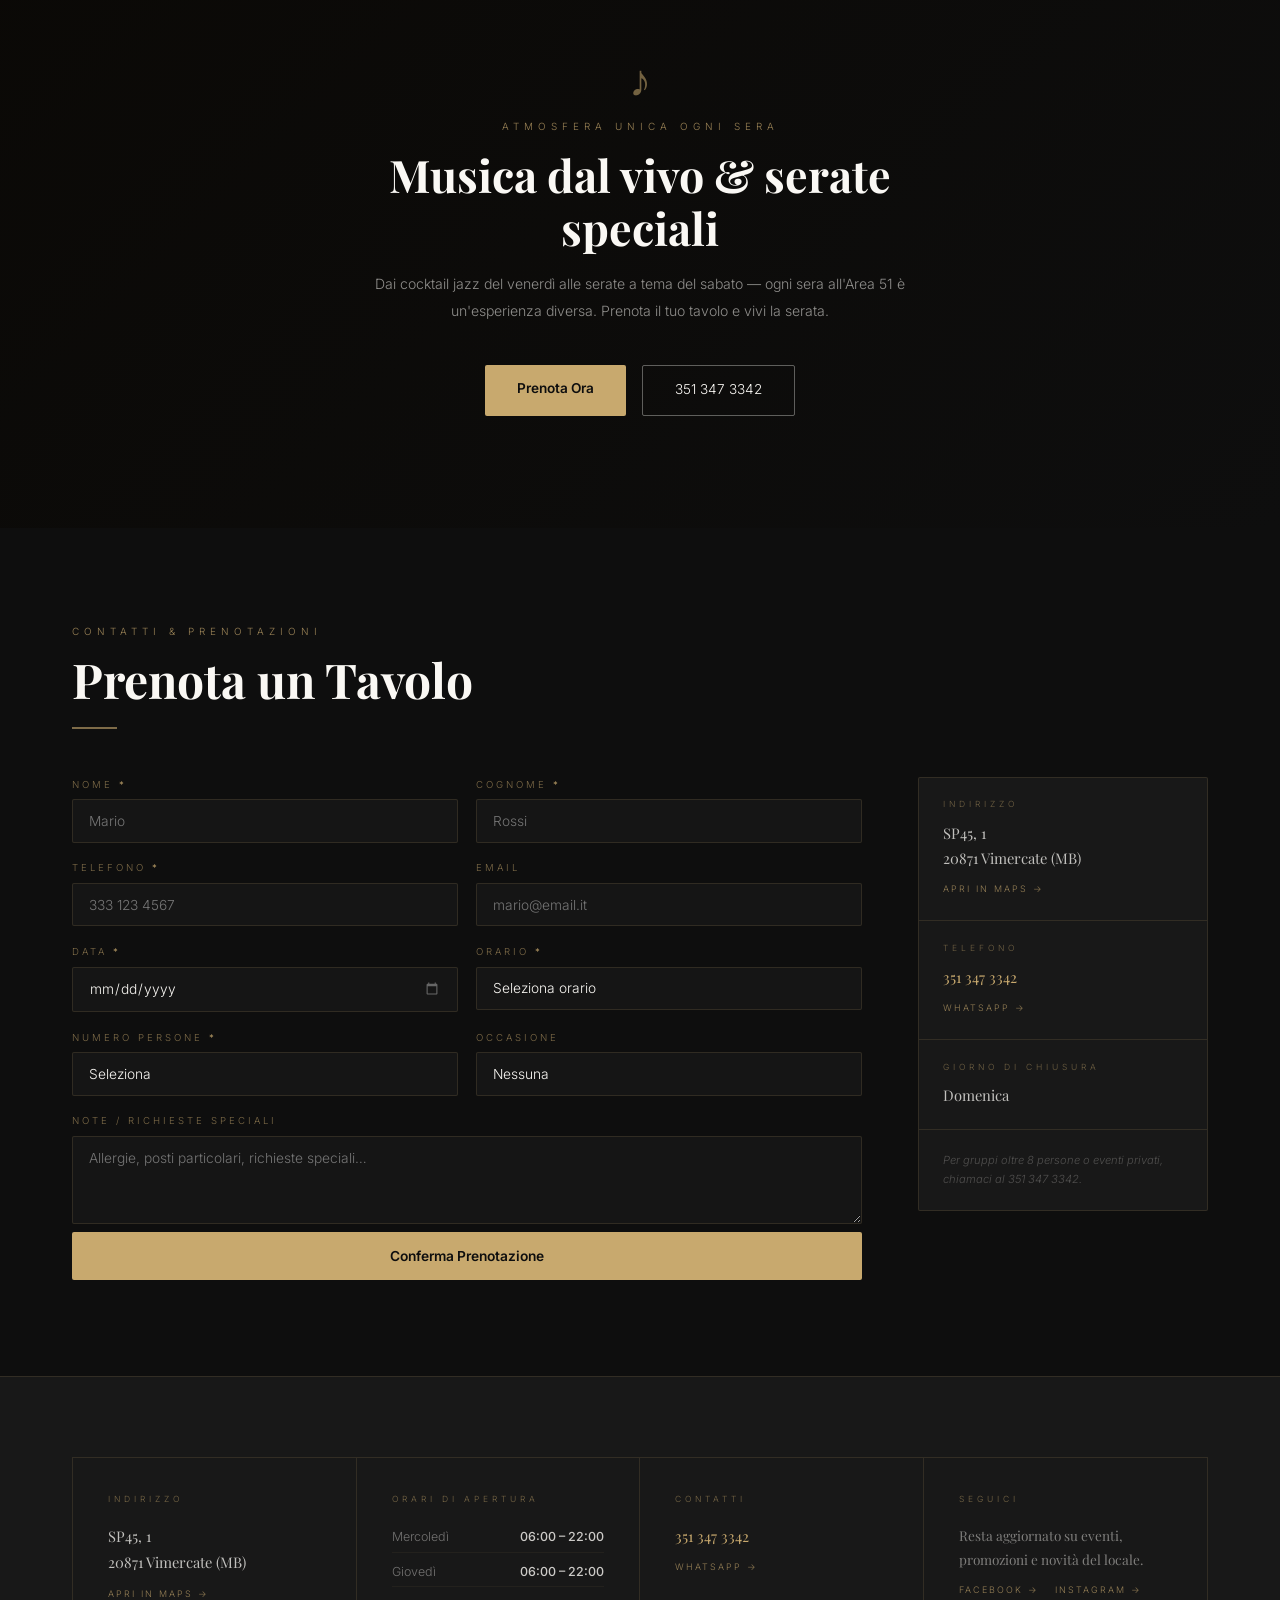
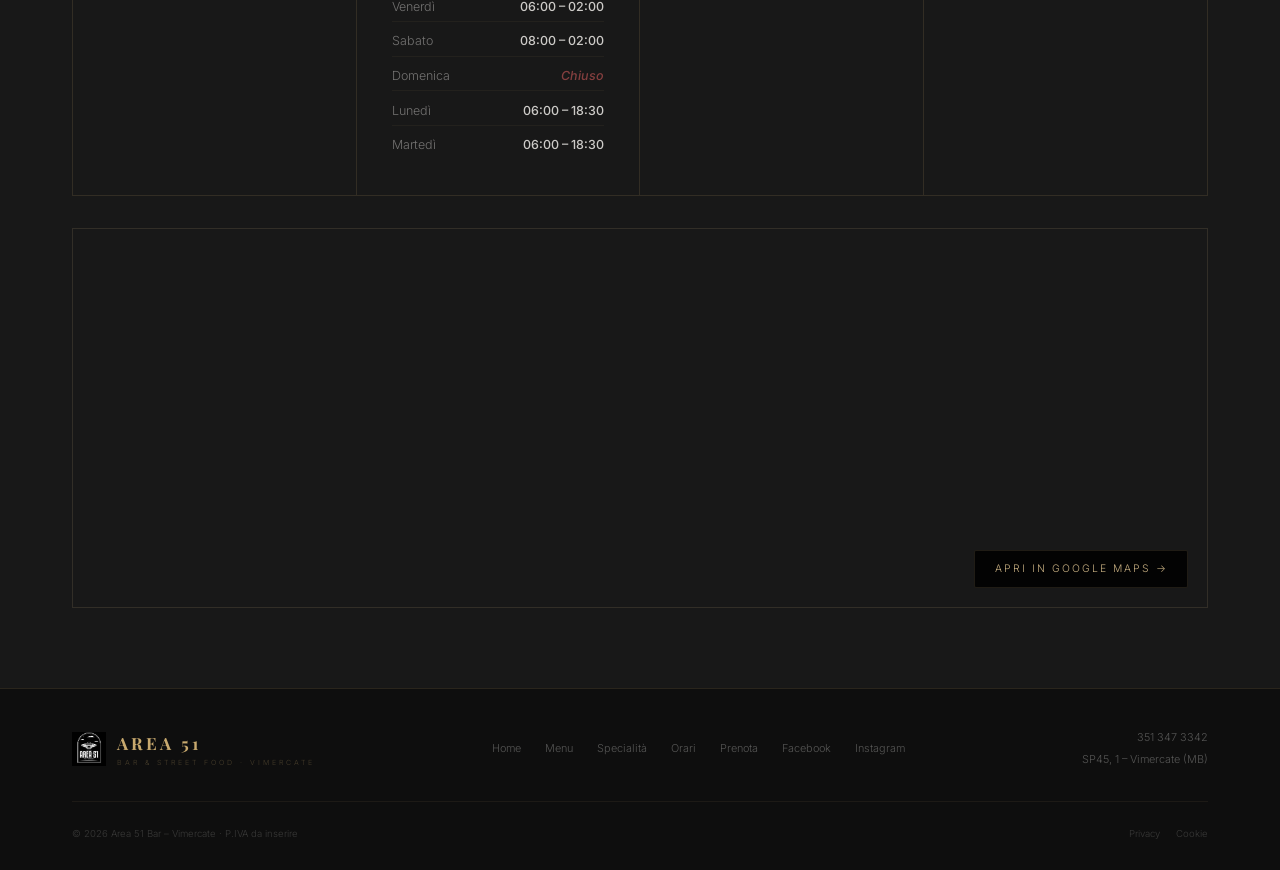
==== commit cbd295a6: "aggiornamento sito integrazione multipagina" ====
--- a/area51-site/index.html
+++ b/area51-site/index.html
@@ -4,36 +4,36 @@
   <meta charset="UTF-8"/>
   <meta name="viewport" content="width=device-width, initial-scale=1.0"/>
 
-  <!-- ═══ SEO PRIMARIO ═══ -->
+  <!-- SEO primario -->
   <title>AREA 51 – Bar & Street Food a Vimercate | Burger, Pinsa, Aperitivi</title>
   <meta name="description" content="Area 51 Bar a Vimercate: street food di qualità, burger originali, pinsa, aperitivi e cocktail. Prenota il tuo tavolo online. SP45,1 – Vimercate (MB)."/>
-  <meta name="keywords" content="bar vimercate, street food vimercate, burger vimercate, pinsa vimercate, aperitivo vimercate, area 51 vimercate, ristorante vimercate, pub vimercate"/>
+  <meta name="keywords" content="bar vimercate, street food vimercate, burger vimercate, pinsa vimercate, aperitivo vimercate, area 51 vimercate"/>
   <meta name="author" content="Area 51 Bar – Vimercate"/>
   <meta name="robots" content="index, follow"/>
-  <link rel="canonical" href="https://area51vimercate.it/"/>
-
-  <!-- ═══ OPEN GRAPH (Facebook, WhatsApp, LinkedIn) ═══ -->
-  <meta property="og:type" content="restaurant"/>
-  <meta property="og:title" content="AREA 51 – Bar & Street Food · Vimercate"/>
-  <meta property="og:description" content="Burger stellari, pinsa, aperitivi e cocktail in un'atmosfera unica a Vimercate. Prenota online!"/>
-  <meta property="og:image" content="https://area51vimercate.it/images/hero-cocktail.png"/>
-  <meta property="og:url" content="https://area51vimercate.it/"/>
-  <meta property="og:site_name" content="Area 51 Bar Vimercate"/>
-  <meta property="og:locale" content="it_IT"/>
-
-  <!-- ═══ TWITTER CARD ═══ -->
-  <meta name="twitter:card" content="summary_large_image"/>
-  <meta name="twitter:title" content="AREA 51 – Bar & Street Food · Vimercate"/>
-  <meta name="twitter:description" content="Burger stellari, pinsa, aperitivi e cocktail in un'atmosfera unica a Vimercate."/>
-  <meta name="twitter:image" content="https://area51vimercate.it/images/hero-cocktail.png"/>
-
-  <!-- ═══ GEO TAG (SEO locale) ═══ -->
+  <link rel="canonical" href="https://area51vimercate.it/index.html"/>
+
+  <!-- Geo -->
   <meta name="geo.region" content="IT-MB"/>
   <meta name="geo.placename" content="Vimercate"/>
   <meta name="geo.position" content="45.6171;9.3654"/>
   <meta name="ICBM" content="45.6171, 9.3654"/>
 
-  <!-- ═══ STRUCTURED DATA JSON-LD ═══ -->
+  <!-- Open Graph -->
+  <meta property="og:type" content="restaurant"/>
+  <meta property="og:title" content="AREA 51 – Bar & Street Food a Vimercate | Burger, Pinsa, Aperitivi"/>
+  <meta property="og:description" content="Area 51 Bar a Vimercate: street food di qualità, burger originali, pinsa, aperitivi e cocktail. Prenota il tuo tavolo online. SP45,1 – Vimercate (MB)."/>
+  <meta property="og:image" content="https://area51vimercate.it/images/hero-cocktail.png"/>
+  <meta property="og:url" content="https://area51vimercate.it/index.html"/>
+  <meta property="og:site_name" content="Area 51 Bar Vimercate"/>
+  <meta property="og:locale" content="it_IT"/>
+
+  <!-- Twitter Card -->
+  <meta name="twitter:card" content="summary_large_image"/>
+  <meta name="twitter:title" content="AREA 51 – Bar & Street Food a Vimercate | Burger, Pinsa, Aperitivi"/>
+  <meta name="twitter:description" content="Area 51 Bar a Vimercate: street food di qualità, burger originali, pinsa, aperitivi e cocktail. Prenota il tuo tavolo online. SP45,1 – Vimercate (MB)."/>
+  <meta name="twitter:image" content="https://area51vimercate.it/images/hero-cocktail.png"/>
+
+  <!-- JSON-LD -->
   <script type="application/ld+json">
   {
     "@context": "https://schema.org",
@@ -50,96 +50,95 @@
       "postalCode": "20871",
       "addressCountry": "IT"
     },
-    "geo": {
-      "@type": "GeoCoordinates",
-      "latitude": 45.6171,
-      "longitude": 9.3654
-    },
+    "geo": {"@type": "GeoCoordinates","latitude": 45.6171,"longitude": 9.3654},
     "openingHoursSpecification": [
-      { "@type": "OpeningHoursSpecification", "dayOfWeek": ["Wednesday","Thursday"], "opens": "06:00", "closes": "22:00" },
-      { "@type": "OpeningHoursSpecification", "dayOfWeek": ["Friday"], "opens": "06:00", "closes": "02:00" },
-      { "@type": "OpeningHoursSpecification", "dayOfWeek": ["Saturday"], "opens": "08:00", "closes": "02:00" },
-      { "@type": "OpeningHoursSpecification", "dayOfWeek": ["Monday","Tuesday"], "opens": "06:00", "closes": "18:30" }
+      {"@type":"OpeningHoursSpecification","dayOfWeek":["Wednesday","Thursday"],"opens":"06:00","closes":"22:00"},
+      {"@type":"OpeningHoursSpecification","dayOfWeek":["Friday"],"opens":"06:00","closes":"02:00"},
+      {"@type":"OpeningHoursSpecification","dayOfWeek":["Saturday"],"opens":"08:00","closes":"02:00"},
+      {"@type":"OpeningHoursSpecification","dayOfWeek":["Monday","Tuesday"],"opens":"06:00","closes":"18:30"}
     ],
-    "servesCuisine": ["Burger", "Street Food", "Pinsa", "Cocktail"],
+    "servesCuisine": ["Burger","Street Food","Pinsa","Cocktail"],
     "priceRange": "€€",
     "sameAs": [
       "https://www.facebook.com/p/AREA-51-vimercate-61576139318551/",
       "https://www.instagram.com/area51vimercate/"
     ],
     "hasMap": "https://maps.google.com/?q=SP45+1+Vimercate",
-    "reservations": "https://area51vimercate.it/#prenotazione"
+    "reservations": "https://area51vimercate.it/contatti.html"
   }
   </script>
-
+  
+
+  <!-- Favicon -->
   <link rel="icon" type="image/png" href="images/logo.png"/>
+  <meta name="theme-color" content="#0e0e0e"/>
+
+  <!-- Fonts -->
   <link rel="preconnect" href="https://fonts.googleapis.com"/>
+  <link rel="preconnect" href="https://fonts.gstatic.com" crossorigin/>
   <link href="https://fonts.googleapis.com/css2?family=Playfair+Display:ital,wght@0,400;0,700;1,400&family=Inter:wght@300;400;500;600&display=swap" rel="stylesheet"/>
-  <!-- ═══ ANALYTICS (Umami) ═══ -->
+
+  <!-- Analytics (Umami) -->
   <script defer src="https://cloud.umami.is/script.js" data-website-id="2e6f1b54-01ca-434e-818d-171a9f8963a6"></script>
 
-  <link rel="stylesheet" href="style.css"/>
+  <!-- CSS -->
+  <link rel="stylesheet" href="css/global.css"/>
+  <link rel="stylesheet" href="css/home.css"/>
 </head>
 <body>
-
-<!-- ═══════════════ NAVBAR ═══════════════ -->
-<nav id="navbar">
+<nav id="navbar" role="navigation" aria-label="Navigazione principale">
   <div class="nav-wrap">
-    <a href="#hero" class="nav-logo">
-      <img src="images/logo.png" alt="Area 51"/>
+    <a href="index.html" class="nav-logo" aria-label="Area 51 Bar – Home">
+      <img src="images/logo.png" alt="Area 51 Logo" width="40" height="40" loading="eager"/>
       <div>
         <div class="nav-logo-name">AREA 51</div>
-        <div class="nav-logo-sub">Bar & Street Food · Vimercate</div>
+        <div class="nav-logo-sub">Bar &amp; Street Food · Vimercate</div>
       </div>
     </a>
-
     <ul class="nav-center" id="navCenter">
-      <li><a href="#about"       >Il Locale</a></li>
-      <li><a href="#menu"        >Menu</a></li>
-      <li><a href="#esperienze"  >Specialità</a></li>
-      <li><a href="#info"        >Orari</a></li>
-      <li><a href="#prenotazione">Contatti</a></li>
-      <li><a href="#prenotazione" class="nav-cta">Prenota</a></li>
+      <li><a href="index.html">Home</a></li>
+      <li><a href="menu.html">Menu</a></li>
+      <li><a href="specialita.html">Specialità</a></li>
+      <li><a href="info.html">Orari & Info</a></li>
+      <li><a href="contatti.html">Prenota</a></li>
+      <li><a href="contatti.html" class="nav-cta">Prenota</a></li>
     </ul>
-
-    <button class="hamburger" id="hamburger" onclick="toggleMenu()" aria-label="Menu">
+    <button class="hamburger" id="hamburger" onclick="toggleMenu()" aria-label="Apri/chiudi menu" aria-expanded="false">
       <span></span><span></span><span></span>
     </button>
   </div>
 </nav>
-
-<!-- overlay menu mobile -->
-<div class="nav-overlay" id="navOverlay" onclick="closeMenu()"></div>
-
-<!-- ═══════════════ HERO ═══════════════ -->
-<section id="hero">
-  <div class="hero-bg">
-    <img src="images/hero-cocktail.png" alt="Area 51 Bar cocktail"/>
+<div class="nav-overlay" id="navOverlay" onclick="closeMenu()" role="presentation"></div>
+<main id="main-content">
+
+<!-- ═══ HERO ═══ -->
+<section id="hero" aria-label="Area 51 Bar – Vimercate">
+  <div class="hero-bg" aria-hidden="true">
+    <img src="images/hero-cocktail.png" alt="Cocktail preparato al banco di Area 51 Bar Vimercate" loading="eager" fetchpriority="high"/>
     <div class="hero-overlay"></div>
   </div>
   <div class="hero-content">
-    <div class="hero-badge">Bar & Street Food · Vimercate</div>
-    
+    <div class="hero-badge">Bar &amp; Street Food · Vimercate</div>
     <h1 class="hero-title"><em>AREA</em> 51</h1>
     <p class="hero-sub">Un posto che non dimenticherai</p>
     <div class="hero-btns">
-      <a href="#menu" class="btn-gold">Scopri il Menu</a>
-      <a href="#prenotazione" class="btn-ghost">Prenota un Tavolo</a>
-    </div>
-  </div>
-  <div class="hero-scroll"><span></span><p>Scopri di più</p></div>
-</section>
-
-<!-- ═══════════════ ABOUT ═══════════════ -->
-<section id="about" class="sezione">
+      <a href="menu.html" class="btn-gold">Scopri il Menu</a>
+      <a href="contatti.html" class="btn-ghost">Prenota un Tavolo</a>
+    </div>
+  </div>
+  <div class="hero-scroll" aria-hidden="true"><span></span><p>Scopri di più</p></div>
+</section>
+
+<!-- ═══ ABOUT ═══ -->
+<section id="about" class="sezione" aria-labelledby="about-h">
   <div class="container">
     <div class="about-grid">
       <div class="about-img fade-up">
-        <img src="images/logo.png" alt="Area 51 Logo"/>
+        <img src="images/logo.png" alt="Logo Area 51 Bar e Street Food Vimercate" loading="lazy"/>
       </div>
       <div class="about-txt fade-up">
         <span class="eyebrow">Il Nostro Locale</span>
-        <h2 class="titolo">Un posto che<br/>non dimenticherai</h2>
+        <h2 class="titolo" id="about-h">Un posto che<br/>non dimenticherai</h2>
         <div class="linea"></div>
         <p>Area 51 Bar è il punto di riferimento per il street food di qualità a Vimercate. Burger stellari, pinse, specialità uniche e cocktail ricercati in un'atmosfera che ti sorprende ad ogni visita.</p>
         <p>Ogni piatto nasce da ingredienti freschi selezionati con cura, ricette originali e una passione autentica per la cucina che si sente ad ogni morso. Benvenuto nell'Area 51.</p>
@@ -153,32 +152,29 @@
   </div>
 </section>
 
-<!-- ═══════════════ MENU ═══════════════ -->
-<section id="menu" class="sezione">
+<!-- ═══ MENU ═══ -->
+<section id="menu" class="sezione" aria-labelledby="menu-h">
   <div class="container">
     <div class="center fade-up">
       <span class="eyebrow">Cucina</span>
-      <h2 class="titolo">Il Nostro Menu</h2>
+      <h2 class="titolo" id="menu-h">Il Nostro Menu</h2>
       <div class="linea cx"></div>
     </div>
-
-    <div class="menu-tabs">
-      <button class="tab on"  onclick="mostraTab('aperitivi',this)">Aperitivi</button>
-      <button class="tab"     onclick="mostraTab('appetizer',this)">Appetizer</button>
-      <button class="tab"     onclick="mostraTab('burger',this)">Burger</button>
-      <button class="tab"     onclick="mostraTab('pinsa',this)">Pinsa</button>
-      <button class="tab"     onclick="mostraTab('specialita',this)">Specialità</button>
-      <button class="tab"     onclick="mostraTab('dolci',this)">Dolci</button>
-    </div>
-
+    <div class="menu-tabs" role="tablist">
+      <button class="tab on"  role="tab" aria-selected="true"  onclick="mostraTab('aperitivi',this)">Aperitivi</button>
+      <button class="tab"     role="tab" aria-selected="false" onclick="mostraTab('appetizer',this)">Appetizer</button>
+      <button class="tab"     role="tab" aria-selected="false" onclick="mostraTab('burger',this)">Burger</button>
+      <button class="tab"     role="tab" aria-selected="false" onclick="mostraTab('pinsa',this)">Pinsa</button>
+      <button class="tab"     role="tab" aria-selected="false" onclick="mostraTab('specialita',this)">Specialità</button>
+      <button class="tab"     role="tab" aria-selected="false" onclick="mostraTab('dolci',this)">Dolci</button>
+    </div>
     <!-- APERITIVI -->
-    <div class="mgrid on" id="t-aperitivi">
+    <div class="mgrid on" id="t-aperitivi" role="tabpanel">
       <div class="voce"><div><div class="vn">Aperitivo Classico &amp; Cocktail</div><div class="vd">Tagliere di salumi e formaggi con taralli pugliesi</div></div><div class="vp">€ 12,00 <span class="vs">/ p.</span></div></div>
       <div class="voce"><div><div class="vn">Aperitivo dell'Area 51 &amp; Cocktail</div><div class="vd">Mix di fritti della casa con salse home made</div></div><div class="vp">€ 14,00 <span class="vs">/ p.</span></div></div>
     </div>
-
     <!-- APPETIZER -->
-    <div class="mgrid" id="t-appetizer">
+    <div class="mgrid" id="t-appetizer" role="tabpanel">
       <div class="voce"><div><div class="vn">Anelli di Cipolla con Salsa BBQ *</div></div><div class="vp">€ 5,50</div></div>
       <div class="voce"><div><div class="vn">Mozzarella Stick *</div></div><div class="vp">€ 6,00</div></div>
       <div class="voce"><div><div class="vn">Polpettine di Melanzane *</div><div class="vd">Con salsa yogurt e menta</div></div><div class="vp">€ 6,00</div></div>
@@ -187,127 +183,124 @@
       <div class="voce"><div><div class="vn">Patate Americane Fritte</div></div><div class="vp">€ 5,50</div></div>
       <p class="mnota">* Surgelati all'origine per garantirne freschezza e qualità</p>
     </div>
-
     <!-- BURGER -->
-    <div class="mgrid" id="t-burger">
+    <div class="mgrid" id="t-burger" role="tabpanel">
       <div class="voce"><div><div class="vn">Saturno Burger</div><div class="vd">Hamburger di manzo, anelli di cipolla, salsa BBQ, insalata e Cheddar</div></div><div class="vp">€ 12,50</div></div>
       <div class="voce"><div><div class="vn">Venere Burger</div><div class="vd">Pollo fritto, Zola piccante e salsa al miele</div></div><div class="vp">€ 12,00</div></div>
       <div class="voce"><div><div class="vn">Mercurio Burger</div><div class="vd">Hamburger di manzo, pomodoro, bacon croccante, insalata, Cheddar, maionese e ketchup</div></div><div class="vp">€ 12,50</div></div>
       <div class="voce"><div><div class="vn">Marte Burger</div><div class="vd">Chiodo, maionese, cipolla caramellata della casa e insalata</div></div><div class="vp">€ 12,00</div></div>
       <p class="mburger">Tutti gli hamburger sono accompagnati da patatine fritte classiche o americane</p>
     </div>
-
     <!-- PINSA -->
-    <div class="mgrid" id="t-pinsa">
+    <div class="mgrid" id="t-pinsa" role="tabpanel">
       <div class="voce"><div><div class="vn">Via Lattea</div><div class="vd">Zola piccante, mozzarella, ricotta, stracchino, miele di castagno e noci</div></div><div class="vp">€ 9,50</div></div>
       <div class="voce"><div><div class="vn">Cassiopea</div><div class="vd">Pomodoro, mozzarella, tonno, cipolla caramellata della casa</div></div><div class="vp">€ 9,50</div></div>
       <div class="voce"><div><div class="vn">Andromeda</div><div class="vd">Patata americana, bacon, mozzarella e rosmarino</div></div><div class="vp">€ 10,00</div></div>
       <div class="voce"><div><div class="vn">Polaris</div><div class="vd">Ragù alla bolognese, mozzarella e ricotta salata</div></div><div class="vp">€ 9,00</div></div>
     </div>
-
     <!-- SPECIALITÀ -->
-    <div class="mgrid" id="t-specialita">
+    <div class="mgrid" id="t-specialita" role="tabpanel">
       <div class="voce"><div><div class="vn">Pulled Pork Intergalattico</div><div class="vd">Spalla di suino marinata e cotta a bassa temperatura con salsa BBQ, ricotta salata e cipolla caramellata</div></div><div class="vp">€ 11,50</div></div>
       <div class="voce"><div><div class="vn">Arrosticini Marinati *</div><div class="vd">Arrosticini grigliati di pecora marinati con mix di erbe e spezie</div></div><div class="vp">€ 1,20 <span class="vs">/ pz</span></div></div>
       <div class="voce"><div><div class="vn">Alette di Pollo Extraterrestri</div><div class="vd">Alette piccanti marinate nella nostra salsa segreta a base di soia</div></div><div class="vp">€ 8,50</div></div>
       <div class="voce"><div><div class="vn">Patate Area 51</div><div class="vd">Patate caserecce con uno speciale mix di spezie</div></div><div class="vp">€ 5,00</div></div>
       <p class="mnota">* Surgelati all'origine per garantirne freschezza e qualità</p>
     </div>
-
     <!-- DOLCI -->
-    <div class="mgrid" id="t-dolci">
+    <div class="mgrid" id="t-dolci" role="tabpanel">
       <div class="voce"><div><div class="vn">Cheesecake Basca</div><div class="vd">Con topping a scelta</div></div><div class="vp">€ 5,50</div></div>
       <div class="voce"><div><div class="vn">Tiramisù</div></div><div class="vp">€ 5,00</div></div>
       <div class="voce"><div><div class="vn">Brownies</div><div class="vd">Con gelato alla crema e caramello salato al whisky *</div></div><div class="vp">€ 6,00</div></div>
       <p class="mnota">* Surgelati all'origine per garantirne freschezza e qualità</p>
     </div>
-  </div>
-</section>
-
-<!-- ═══════════════ SPECIALITÀ CARDS ═══════════════ -->
-<section id="esperienze" class="sezione">
+    <div class="center fade-up" style="margin-top:3rem">
+      <a href="menu.html" class="btn-gold">Menu completo →</a>
+    </div>
+  </div>
+</section>
+
+<!-- ═══ SPECIALITÀ CARDS ═══ -->
+<section id="esperienze" class="sezione" aria-labelledby="exp-h">
   <div class="container">
     <div class="center fade-up">
       <span class="eyebrow">Cosa offriamo</span>
-      <h2 class="titolo">Le Nostre Specialità</h2>
+      <h2 class="titolo" id="exp-h">Le Nostre Specialità</h2>
       <div class="linea cx"></div>
     </div>
     <div class="exp-grid">
       <div class="exp-card fade-up">
-        <div class="exp-img"><img src="https://images.unsplash.com/photo-1568901346375-23c9450c58cd?w=600&q=80" alt="Burger"/></div>
+        <div class="exp-img"><img src="https://images.unsplash.com/photo-1568901346375-23c9450c58cd?w=600&q=80" alt="Burger artigianale" loading="lazy"/></div>
         <div class="exp-body">
           <div class="exp-label">Street Food</div>
-          <div class="exp-title">Burger & Pinsa</div>
+          <div class="exp-title">Burger &amp; Pinsa</div>
           <div class="exp-desc">Quattro burger originali e quattro pinse con ingredienti freschi. Ogni ricetta racconta una storia.</div>
-          <a href="#menu" class="exp-link">Vedi il menu →</a>
+          <a href="menu.html" class="exp-link">Vedi il menu →</a>
         </div>
       </div>
       <div class="exp-card fade-up">
-        <div class="exp-img"><img src="https://images.unsplash.com/photo-1544145945-f90425340c7e?w=600&q=80" alt="Cocktail"/></div>
+        <div class="exp-img"><img src="https://images.unsplash.com/photo-1544145945-f90425340c7e?w=600&q=80" alt="Cocktail aperitivo" loading="lazy"/></div>
         <div class="exp-body">
           <div class="exp-label">Aperitivo</div>
-          <div class="exp-title">Cocktail & Aperitivi</div>
+          <div class="exp-title">Cocktail &amp; Aperitivi</div>
           <div class="exp-desc">Dal classico al creativo. Taglieri e fritti home made per iniziare la serata nel modo giusto.</div>
-          <a href="#menu" class="exp-link">Scopri gli aperitivi →</a>
+          <a href="menu.html" class="exp-link">Scopri gli aperitivi →</a>
         </div>
       </div>
       <div class="exp-card fade-up">
-        <div class="exp-img"><img src="https://images.unsplash.com/photo-1529543544282-ea669407fca3?w=600&q=80" alt="Specialità"/></div>
+        <div class="exp-img"><img src="https://images.unsplash.com/photo-1529543544282-ea669407fca3?w=600&q=80" alt="Specialità piatti" loading="lazy"/></div>
         <div class="exp-body">
           <div class="exp-label">Specialità</div>
           <div class="exp-title">Piatti Unici</div>
           <div class="exp-desc">Pulled pork a bassa temperatura, arrosticini marinati, alette piccanti. Solo all'Area 51.</div>
-          <a href="#menu" class="exp-link">Vedi le specialità →</a>
-        </div>
-      </div>
-    </div>
-  </div>
-</section>
-
-<!-- ═══════════════ BANNER JAZZ ═══════════════ -->
-<section id="banner">
-  <div class="banner-mask"></div>
+          <a href="specialita.html" class="exp-link">Vedi le specialità →</a>
+        </div>
+      </div>
+    </div>
+  </div>
+</section>
+
+<!-- ═══ BANNER ═══ -->
+<section id="banner" aria-label="Serate ed eventi">
+  <div class="banner-mask" aria-hidden="true"></div>
   <div class="banner-inner fade-up">
-    <div class="banner-note">♪</div>
+    <div class="banner-note" aria-hidden="true">♪</div>
     <span class="eyebrow" style="display:block;text-align:center;margin-bottom:.6rem;">Atmosfera unica ogni sera</span>
     <h2 class="banner-title">Musica dal vivo &amp; serate speciali</h2>
     <p class="banner-sub">Dai cocktail jazz del venerdì alle serate a tema del sabato — ogni sera all'Area 51 è un'esperienza diversa. Prenota il tuo tavolo e vivi la serata.</p>
     <div class="hero-btns">
-      <a href="#prenotazione" class="btn-gold">Prenota Ora</a>
+      <a href="contatti.html" class="btn-gold">Prenota Ora</a>
       <a href="tel:+393513473342" class="btn-ghost">351 347 3342</a>
     </div>
   </div>
 </section>
 
-<!-- ═══════════════ PRENOTAZIONE ═══════════════ -->
-<section id="prenotazione" class="sezione">
-  <div class="container">
-    <div class="fade-up" style="margin-bottom:3rem;">
-      <span class="eyebrow">Contatti & Prenotazioni</span>
-      <h2 class="titolo">Prenota un Tavolo</h2>
+<!-- ═══ PRENOTAZIONE ═══ -->
+<section id="prenotazione" class="sezione" aria-labelledby="prenota-h">
+  <div class="container">
+    <div class="fade-up" style="margin-bottom:3rem">
+      <span class="eyebrow">Contatti &amp; Prenotazioni</span>
+      <h2 class="titolo" id="prenota-h">Prenota un Tavolo</h2>
       <div class="linea"></div>
     </div>
-
     <div id="formWrap">
       <div class="prenota-wrap">
-        <!-- FORM -->
         <div>
           <div class="fgrid">
-            <div class="fg"><label>Nome <span>*</span></label><input type="text" id="nome" placeholder="Mario" autocomplete="given-name"/></div>
-            <div class="fg"><label>Cognome <span>*</span></label><input type="text" id="cognome" placeholder="Rossi" autocomplete="family-name"/></div>
-            <div class="fg"><label>Telefono <span>*</span></label><input type="tel" id="telefono" placeholder="333 123 4567" autocomplete="tel"/></div>
+            <div class="fg"><label>Nome <span aria-hidden="true">*</span></label><input type="text" id="nome" placeholder="Mario" autocomplete="given-name" required/></div>
+            <div class="fg"><label>Cognome <span aria-hidden="true">*</span></label><input type="text" id="cognome" placeholder="Rossi" autocomplete="family-name" required/></div>
+            <div class="fg"><label>Telefono <span aria-hidden="true">*</span></label><input type="tel" id="telefono" placeholder="333 123 4567" autocomplete="tel" required/></div>
             <div class="fg"><label>Email</label><input type="email" id="email" placeholder="mario@email.it" autocomplete="email"/></div>
-            <div class="fg"><label>Data <span>*</span></label><input type="date" id="data"/></div>
-            <div class="fg"><label>Orario <span>*</span></label>
-              <select id="ora">
+            <div class="fg"><label>Data <span aria-hidden="true">*</span></label><input type="date" id="data" required/></div>
+            <div class="fg"><label>Orario <span aria-hidden="true">*</span></label>
+              <select id="ora" required>
                 <option value="">Seleziona orario</option>
                 <option>12:00</option><option>12:30</option><option>13:00</option><option>13:30</option>
                 <option>19:00</option><option>19:30</option><option>20:00</option><option>20:30</option>
                 <option>21:00</option><option>21:30</option>
               </select>
             </div>
-            <div class="fg"><label>Numero Persone <span>*</span></label>
-              <select id="persone">
+            <div class="fg"><label>Numero Persone <span aria-hidden="true">*</span></label>
+              <select id="persone" required>
                 <option value="">Seleziona</option>
                 <option value="1">1 persona</option><option value="2">2 persone</option>
                 <option value="3">3 persone</option><option value="4">4 persone</option>
@@ -323,41 +316,21 @@
                 <option>Cena di lavoro</option><option>Serata tra amici</option><option>Altro</option>
               </select>
             </div>
-            <div class="fg full">
-              <label>Note / Richieste speciali</label>
-              <textarea id="note" placeholder="Allergie, posti particolari, richieste speciali…"></textarea>
-            </div>
+            <div class="fg full"><label>Note / Richieste speciali</label><textarea id="note" placeholder="Allergie, posti particolari, richieste speciali…"></textarea></div>
           </div>
-          <div class="f-err" id="f-err"></div>
+          <div class="f-err" id="f-err" role="alert"></div>
           <button class="btn-submit" id="btnSubmit" onclick="prenota()">Conferma Prenotazione</button>
         </div>
-
-        <!-- SIDEBAR -->
         <div class="p-sidebar">
-          <div class="p-sb-row">
-            <div class="p-sb-lbl">Indirizzo</div>
-            <div class="p-sb-val">SP45, 1<br/>20871 Vimercate (MB)</div>
-            <a href="https://maps.google.com/?q=SP45+1+Vimercate" target="_blank" class="ilink">Apri in Maps →</a>
-          </div>
-          <div class="p-sb-row">
-            <div class="p-sb-lbl">Telefono</div>
-            <div class="p-sb-val"><a href="tel:+393513473342">351 347 3342</a></div>
-            <a href="https://wa.me/393513473342" target="_blank" class="ilink">WhatsApp →</a>
-          </div>
-          <div class="p-sb-row">
-            <div class="p-sb-lbl">Giorno di chiusura</div>
-            <div class="p-sb-val">Domenica</div>
-          </div>
-          <div class="p-sb-row">
-            <div class="p-sb-note">Per gruppi oltre 8 persone o eventi privati, chiamaci direttamente al 351 347 3342.</div>
-          </div>
-        </div>
-      </div>
-    </div>
-
-    <!-- CONFERMA -->
-    <div class="conferma" id="conferma">
-      <div class="conf-ico">✓</div>
+          <div class="p-sb-row"><div class="p-sb-lbl">Indirizzo</div><div class="p-sb-val">SP45, 1<br/>20871 Vimercate (MB)</div><a href="https://maps.google.com/?q=SP45+1+Vimercate" target="_blank" rel="noopener" class="ilink">Apri in Maps →</a></div>
+          <div class="p-sb-row"><div class="p-sb-lbl">Telefono</div><div class="p-sb-val"><a href="tel:+393513473342">351 347 3342</a></div><a href="https://wa.me/393513473342" target="_blank" rel="noopener" class="ilink">WhatsApp →</a></div>
+          <div class="p-sb-row"><div class="p-sb-lbl">Giorno di chiusura</div><div class="p-sb-val">Domenica</div></div>
+          <div class="p-sb-row"><div class="p-sb-note">Per gruppi oltre 8 persone o eventi privati, chiamaci al 351 347 3342.</div></div>
+        </div>
+      </div>
+    </div>
+    <div class="conferma" id="conferma" role="status" aria-live="polite">
+      <div class="conf-ico" aria-hidden="true">✓</div>
       <h3>Prenotazione Ricevuta</h3>
       <p id="conf-msg"></p>
       <p>Ti contatteremo al numero fornito per confermare.<br/>Per info: <a href="tel:+393513473342">351 347 3342</a></p>
@@ -366,15 +339,11 @@
   </div>
 </section>
 
-<!-- ═══════════════ INFO / ORARI ═══════════════ -->
-<section id="info">
+<!-- ═══ INFO / ORARI ═══ -->
+<section id="info" aria-label="Orari e informazioni">
   <div class="container">
     <div class="info-grid fade-up">
-      <div class="ib">
-        <div class="ib-lbl">Indirizzo</div>
-        <div class="ib-val">SP45, 1<br/>20871 Vimercate (MB)</div>
-        <a href="https://maps.google.com/?q=SP45+1+Vimercate" target="_blank" class="ilink">Apri in Maps →</a>
-      </div>
+      <div class="ib"><div class="ib-lbl">Indirizzo</div><div class="ib-val">SP45, 1<br/>20871 Vimercate (MB)</div><a href="https://maps.google.com/?q=SP45+1+Vimercate" target="_blank" rel="noopener" class="ilink">Apri in Maps →</a></div>
       <div class="ib">
         <div class="ib-lbl">Orari di Apertura</div>
         <div class="orari">
@@ -387,52 +356,35 @@
           <div class="or"><span class="og">Martedì</span><span class="oo">06:00 – 18:30</span></div>
         </div>
       </div>
-      <div class="ib">
-        <div class="ib-lbl">Contatti</div>
-        <div class="ib-val"><a href="tel:+393513473342">351 347 3342</a></div>
-        <a href="https://wa.me/393513473342" target="_blank" class="ilink">WhatsApp →</a>
-      </div>
-      <div class="ib">
-        <div class="ib-lbl">Seguici</div>
-        <div class="ib-val" style="font-size:.85rem;color:rgba(250,248,244,.45);line-height:1.8;">Resta aggiornato su eventi, promozioni e novità del locale.</div>
-        <a href="https://www.facebook.com/p/AREA-51-vimercate-61576139318551/" target="_blank" class="ilink">Facebook →</a>
-        <a href="https://www.instagram.com/area51vimercate/" target="_blank" class="ilink" style="margin-left:1rem;">Instagram →</a>
-      </div>
-    </div>
-
-    <!-- MAPPA -->
+      <div class="ib"><div class="ib-lbl">Contatti</div><div class="ib-val"><a href="tel:+393513473342">351 347 3342</a></div><a href="https://wa.me/393513473342" target="_blank" rel="noopener" class="ilink">WhatsApp →</a></div>
+      <div class="ib"><div class="ib-lbl">Seguici</div><div class="ib-val" style="font-size:.85rem;color:rgba(250,248,244,.45);line-height:1.8;">Resta aggiornato su eventi, promozioni e novità del locale.</div><a href="https://www.facebook.com/p/AREA-51-vimercate-61576139318551/" target="_blank" rel="noopener" class="ilink">Facebook →</a><a href="https://www.instagram.com/area51vimercate/" target="_blank" rel="noopener" class="ilink" style="margin-left:1rem;">Instagram →</a></div>
+    </div>
     <div class="map-wrap fade-up">
-      <iframe
-        src="https://maps.google.com/maps?q=AREA+51,+SP45,+1,+20871+Vimercate+MB&t=&z=16&ie=UTF8&iwloc=&output=embed"
-        width="100%" height="100%" style="border:0;" allowfullscreen="" loading="lazy"
-        referrerpolicy="no-referrer-when-downgrade">
-      </iframe>
-      <a href="https://maps.google.com/?q=Area+51+Bar+SP45+1+Vimercate" target="_blank" class="map-btn">
-        Apri in Google Maps →
-      </a>
-    </div>
-  </div>
-</section>
-
-<!-- ═══════════════ FOOTER ═══════════════ -->
-<footer>
+      <iframe title="Mappa Area 51 Bar Vimercate" src="https://maps.google.com/maps?q=AREA+51,+SP45,+1,+20871+Vimercate+MB&t=&z=16&ie=UTF8&iwloc=&output=embed" width="100%" height="100%" style="border:0;" allowfullscreen loading="lazy" referrerpolicy="no-referrer-when-downgrade"></iframe>
+      <a href="https://maps.google.com/?q=Area+51+Bar+SP45+1+Vimercate" target="_blank" rel="noopener" class="map-btn">Apri in Google Maps →</a>
+    </div>
+  </div>
+</section>
+
+</main>
+<footer role="contentinfo">
   <div class="container">
     <div class="ft-inner">
       <div class="ft-logo">
-        <img src="images/logo.png" alt="Area 51"/>
+        <img src="images/logo.png" alt="Area 51 Bar Vimercate" width="34" height="34" loading="lazy"/>
         <div>
           <div class="fn">AREA 51</div>
-          <div class="fs">Bar & Street Food · Vimercate</div>
-        </div>
-      </div>
-      <nav class="ft-nav">
-        <a href="#about">Il Locale</a>
-        <a href="#menu">Menu</a>
-        <a href="#esperienze">Specialità</a>
-        <a href="#prenotazione">Prenota</a>
-        <a href="#info">Orari</a>
-        <a href="https://www.facebook.com/p/AREA-51-vimercate-61576139318551/" target="_blank">Facebook</a>
-        <a href="https://www.instagram.com/area51vimercate/" target="_blank">Instagram</a>
+          <div class="fs">Bar &amp; Street Food · Vimercate</div>
+        </div>
+      </div>
+      <nav class="ft-nav" aria-label="Footer navigation">
+        <a href="index.html">Home</a>
+        <a href="menu.html">Menu</a>
+        <a href="specialita.html">Specialità</a>
+        <a href="info.html">Orari</a>
+        <a href="contatti.html">Prenota</a>
+        <a href="https://www.facebook.com/p/AREA-51-vimercate-61576139318551/" target="_blank" rel="noopener">Facebook</a>
+        <a href="https://www.instagram.com/area51vimercate/" target="_blank" rel="noopener">Instagram</a>
       </nav>
       <div class="ft-contacts">
         <a href="tel:+393513473342">351 347 3342</a>
@@ -440,12 +392,15 @@
       </div>
     </div>
     <div class="ft-copy">
-      <span>© 2026 Area 51 Bar – Vimercate</span>
-      <span>SP45, 1 – 20871 Vimercate (MB)</span>
+      <span>© 2026 Area 51 Bar – Vimercate · P.IVA da inserire</span>
+      <div class="ft-legal">
+        <a href="privacy.html">Privacy</a>
+        <a href="cookie.html">Cookie</a>
+      </div>
     </div>
   </div>
 </footer>
-
-<script src="script.js"></script>
+<script src="js/global.js" defer></script>
+<script src="js/booking.js" defer></script>
 </body>
 </html>
--- a/area51-site/css/global.css
+++ b/area51-site/css/global.css
@@ -0,0 +1,231 @@
+/* ══════════════════════════════════════════════════════
+   AREA 51 BAR & STREET FOOD
+   css/global.css — shared across all pages
+   Reset · Variables · Nav · Footer · Utilities
+   ══════════════════════════════════════════════════════ */
+
+*, *::before, *::after { margin: 0; padding: 0; box-sizing: border-box; }
+
+:root {
+  --nero:    #0e0e0e;
+  --nero2:   #181818;
+  --oro:     #c8a96e;
+  --oro2:    #e8c98e;
+  --oro3:    #a08040;
+  --bianco:  #faf8f4;
+  --testo:   #d0c8b8;
+  --border:  rgba(200,169,110,0.15);
+  --serif:   'Playfair Display', Georgia, serif;
+  --sans:    'Inter', sans-serif;
+  --nav-h:   72px;
+  --ease:    cubic-bezier(0.4,0,0.2,1);
+}
+
+html  { scroll-behavior: smooth; }
+body  {
+  background: var(--nero); color: var(--bianco);
+  font-family: var(--sans); font-weight: 300;
+  line-height: 1.6; overflow-x: hidden;
+  -webkit-font-smoothing: antialiased;
+}
+a   { text-decoration: none; color: inherit; }
+img { display: block; max-width: 100%; }
+ul, ol { list-style: none; }
+button { font-family: inherit; cursor: pointer; }
+::selection { background: var(--oro); color: var(--nero); }
+::-webkit-scrollbar { width: 4px; }
+::-webkit-scrollbar-thumb { background: var(--oro3); }
+
+/* ── Layout ── */
+.container { max-width: 1200px; margin: 0 auto; padding: 0 2rem; }
+.sezione   { padding: 6rem 0; }
+.center    { text-align: center; }
+
+/* ── Typography ── */
+.eyebrow { display: block; font-size: .62rem; letter-spacing: 5px; text-transform: uppercase; color: var(--oro); opacity: .75; margin-bottom: .8rem; }
+.titolo  { font-family: var(--serif); font-size: clamp(1.8rem,4.5vw,3rem); font-weight: 700; line-height: 1.15; color: var(--bianco); }
+.linea   { width: 45px; height: 2px; background: var(--oro); margin-top: 1.2rem; opacity: .6; }
+.linea.cx { margin-left: auto; margin-right: auto; }
+
+/* ── Buttons ── */
+.btn-gold  { background: var(--oro); color: var(--nero); padding: .85rem 2rem; font-size: .85rem; font-weight: 600; border: none; border-radius: 2px; transition: background .3s, transform .3s; display: inline-block; white-space: nowrap; }
+.btn-gold:hover  { background: var(--oro2); transform: translateY(-2px); }
+.btn-ghost { background: transparent; color: var(--bianco); padding: .85rem 2rem; font-size: .85rem; border: 1px solid rgba(250,248,244,.35); border-radius: 2px; transition: border-color .3s, color .3s, transform .3s; display: inline-block; white-space: nowrap; }
+.btn-ghost:hover { border-color: var(--oro); color: var(--oro); transform: translateY(-2px); }
+.btn-sm { background: transparent; border: 1px solid rgba(200,169,110,.3); color: var(--oro); padding: .7rem 1.8rem; font-size: .82rem; border-radius: 2px; margin-top: 1rem; transition: background .3s; }
+.btn-sm:hover { background: rgba(200,169,110,.08); }
+.ilink { display: inline-block; margin-top: .7rem; font-size: .56rem; letter-spacing: 2px; text-transform: uppercase; color: var(--oro); opacity: .7; transition: opacity .3s; }
+.ilink:hover { opacity: 1; }
+
+/* ── Animations ── */
+@keyframes fadeUp { from { opacity: 0; transform: translateY(20px); } to { opacity: 1; transform: none; } }
+.fade-up { opacity: 0; transform: translateY(24px); transition: opacity .7s ease, transform .7s ease; }
+.fade-up.vis { opacity: 1; transform: none; }
+
+/* ══════════════════════════════════════════════════════
+   NAVBAR
+   ══════════════════════════════════════════════════════ */
+#navbar {
+  position: fixed; top: 0; left: 0; right: 0; z-index: 9999;
+  transition: all .4s ease;
+}
+#navbar.scrolled {
+  background: rgba(14,14,14,.97);
+  backdrop-filter: blur(16px); -webkit-backdrop-filter: blur(16px);
+  border-bottom: 1px solid var(--border);
+  box-shadow: 0 2px 30px rgba(0,0,0,.35);
+}
+.nav-wrap { max-width: 1300px; margin: 0 auto; padding: 1rem 2rem; display: flex; align-items: center; justify-content: space-between; gap: 1rem; }
+.nav-logo { display: flex; align-items: center; gap: .7rem; flex-shrink: 0; }
+.nav-logo img { width: 40px; height: 40px; object-fit: contain; filter: invert(1); flex-shrink: 0; }
+.nav-logo-name { font-family: var(--serif); font-size: 1.15rem; font-weight: 700; color: var(--oro); letter-spacing: 3px; line-height: 1; }
+.nav-logo-sub  { font-size: .45rem; letter-spacing: 3px; color: rgba(200,169,110,.4); text-transform: uppercase; margin-top: 3px; }
+
+.nav-center { display: flex; align-items: center; gap: 2rem; }
+.nav-center a {
+  font-size: .76rem; letter-spacing: .5px;
+  color: rgba(250,248,244,.5); transition: color .3s; white-space: nowrap;
+  position: relative; padding-bottom: 2px;
+}
+.nav-center a::after {
+  content: ''; position: absolute; bottom: 0; left: 0; right: 0;
+  height: 1px; background: var(--oro);
+  transform: scaleX(0); transform-origin: center;
+  transition: transform .3s var(--ease);
+}
+.nav-center a:hover,
+.nav-center a.active { color: var(--oro); }
+.nav-center a:hover::after,
+.nav-center a.active::after { transform: scaleX(1); }
+
+.nav-cta {
+  background: var(--oro); color: var(--nero) !important;
+  padding: .5rem 1.3rem; font-size: .73rem !important;
+  font-weight: 600; border-radius: 2px;
+  transition: background .3s !important;
+}
+.nav-cta:hover { background: var(--oro2) !important; }
+.nav-cta::after { display: none !important; }
+
+.hamburger { display: none; flex-direction: column; gap: 5px; background: none; border: none; padding: 4px; flex-shrink: 0; }
+.hamburger span { display: block; width: 22px; height: 1.5px; background: var(--oro); transition: all .3s; }
+.hamburger.open span:nth-child(1) { transform: translateY(6.5px) rotate(45deg); }
+.hamburger.open span:nth-child(2) { opacity: 0; }
+.hamburger.open span:nth-child(3) { transform: translateY(-6.5px) rotate(-45deg); }
+
+.nav-overlay { display: none; position: fixed; inset: 0; background: rgba(0,0,0,.6); z-index: 9998; opacity: 0; transition: opacity .4s ease; pointer-events: none; }
+.nav-overlay.show { display: block; opacity: 1; pointer-events: auto; }
+body.menu-open { overflow: hidden; }
+
+/* ══════════════════════════════════════════════════════
+   PAGE HERO (inner pages)
+   ══════════════════════════════════════════════════════ */
+.page-hero {
+  padding: calc(var(--nav-h) + 4rem) 0 4rem;
+  background: var(--nero2); position: relative; overflow: hidden;
+}
+.page-hero::before {
+  content: ''; position: absolute; inset: 0; pointer-events: none;
+  background:
+    radial-gradient(ellipse 60% 70% at 90% 60%, rgba(200,169,110,.05) 0%, transparent 60%),
+    radial-gradient(ellipse 30% 50% at 5% 95%, rgba(200,169,110,.03) 0%, transparent 50%);
+}
+.page-hero::after {
+  content: ''; position: absolute; bottom: 0; left: 0; right: 0;
+  height: 1px;
+  background: linear-gradient(90deg, transparent, rgba(200,169,110,.2), transparent);
+}
+.breadcrumb {
+  display: flex; align-items: center; gap: .5rem; margin-bottom: 1.2rem;
+  font-size: .6rem; letter-spacing: 3px; text-transform: uppercase;
+  color: rgba(200,169,110,.35);
+}
+.breadcrumb a:hover { color: var(--oro); }
+.breadcrumb .sep { color: rgba(200,169,110,.2); }
+.breadcrumb .cur { color: rgba(200,169,110,.6); }
+
+/* ══════════════════════════════════════════════════════
+   INFO GRID (shared: home + info page)
+   ══════════════════════════════════════════════════════ */
+.info-grid { display: grid; grid-template-columns: repeat(4,1fr); border: 1px solid var(--border); }
+.ib { padding: 2.2rem; border-right: 1px solid var(--border); transition: background .3s; }
+.ib:last-child { border-right: none; }
+.ib:hover { background: rgba(200,169,110,.03); }
+.ib-lbl { font-size: .53rem; letter-spacing: 4px; text-transform: uppercase; color: rgba(200,169,110,.55); margin-bottom: 1rem; }
+.ib-val { font-family: var(--serif); font-size: .92rem; color: rgba(250,248,244,.75); line-height: 1.8; }
+.ib-val a { color: var(--oro); }
+.orari { display: flex; flex-direction: column; gap: .3rem; }
+.or { display: flex; justify-content: space-between; font-size: .78rem; padding: .28rem 0; border-bottom: 1px solid rgba(200,169,110,.06); }
+.or:last-child { border: none; }
+.og { color: rgba(250,248,244,.4); }
+.oo { color: rgba(250,248,244,.8); font-weight: 500; }
+.oo.chiuso { color: rgba(180,80,80,.7); font-style: italic; }
+
+/* ══════════════════════════════════════════════════════
+   MAP (shared)
+   ══════════════════════════════════════════════════════ */
+.map-wrap { position: relative; height: 380px; margin-top: 2rem; border: 1px solid var(--border); overflow: hidden; filter: grayscale(30%) contrast(1.1); transition: filter .3s; }
+.map-wrap:hover { filter: grayscale(0%) contrast(1); }
+.map-btn { position: absolute; bottom: 1.2rem; right: 1.2rem; background: var(--nero); color: var(--oro); border: 1px solid var(--border); padding: .6rem 1.2rem; font-size: .65rem; letter-spacing: 2px; text-transform: uppercase; border-radius: 2px; transition: background .3s; z-index: 1; }
+.map-btn:hover { background: var(--nero2); }
+
+/* ══════════════════════════════════════════════════════
+   FOOTER
+   ══════════════════════════════════════════════════════ */
+footer { background: var(--nero); border-top: 1px solid var(--border); padding: 2.5rem 0 1.8rem; }
+.ft-inner { display: flex; align-items: center; justify-content: space-between; flex-wrap: wrap; gap: 1.5rem; padding-bottom: 2rem; margin-bottom: 1.5rem; border-bottom: 1px solid rgba(200,169,110,.08); }
+.ft-logo { display: flex; align-items: center; gap: .7rem; }
+.ft-logo img { width: 34px; height: 34px; object-fit: contain; filter: invert(1); }
+.ft-logo .fn { font-family: var(--serif); font-size: 1.05rem; font-weight: 700; letter-spacing: 3px; color: var(--oro); }
+.ft-logo .fs { font-size: .44rem; letter-spacing: 3px; color: rgba(200,169,110,.3); text-transform: uppercase; }
+.ft-nav { display: flex; gap: 1.5rem; flex-wrap: wrap; }
+.ft-nav a { font-size: .68rem; color: rgba(250,248,244,.3); transition: color .3s; }
+.ft-nav a:hover { color: var(--oro); }
+.ft-contacts { display: flex; flex-direction: column; gap: .3rem; text-align: right; }
+.ft-contacts a, .ft-contacts span { font-size: .68rem; color: rgba(250,248,244,.3); }
+.ft-contacts a:hover { color: var(--oro); }
+.ft-copy { display: flex; justify-content: space-between; flex-wrap: wrap; gap: .4rem; font-size: .6rem; color: rgba(250,248,244,.18); }
+.ft-legal { display: flex; gap: 1rem; }
+.ft-legal a { font-size: .6rem; color: rgba(250,248,244,.18); transition: color .3s; }
+.ft-legal a:hover { color: rgba(200,169,110,.5); }
+
+/* ══════════════════════════════════════════════════════
+   RESPONSIVE SHARED
+   ══════════════════════════════════════════════════════ */
+@media (max-width: 1024px) {
+  .info-grid { grid-template-columns: 1fr 1fr; }
+  .ib { border-bottom: 1px solid var(--border); }
+  .ib:nth-child(2) { border-right: none; }
+  .ib:nth-child(3) { border-right: 1px solid var(--border); }
+  .ib:nth-child(4) { border-right: none; }
+}
+@media (max-width: 768px) {
+  .nav-center {
+    position: fixed; top: 0; right: -100%; width: min(240px,75vw);
+    height: 100%; height: 100dvh;
+    background: rgba(10,10,10,.98); backdrop-filter: blur(20px); -webkit-backdrop-filter: blur(20px);
+    border-left: 1px solid var(--border);
+    flex-direction: column; justify-content: center; align-items: flex-start;
+    gap: 0; padding: 5rem 2.5rem 3rem;
+    transition: right .4s cubic-bezier(.4,0,.2,1); z-index: 99999;
+    overflow-y: auto;
+  }
+  .nav-center li { width: 100%; border-bottom: 1px solid rgba(200,169,110,.08); }
+  .nav-center li:last-child { border-bottom: none; }
+  .nav-center a { font-size: .95rem; display: block; padding: 1rem 0; color: rgba(250,248,244,.6); }
+  .nav-center a:hover, .nav-center a.active { color: var(--oro); }
+  .nav-center a::after { display: none; }
+  .nav-center.open { right: 0; }
+  .nav-cta { display: none !important; }
+  .hamburger { display: flex; z-index: 999999; position: relative; }
+  .info-grid { grid-template-columns: 1fr; }
+  .ib { border-right: none !important; border-bottom: 1px solid var(--border); }
+  .ib:last-child { border-bottom: none; }
+  .map-wrap { height: 260px; }
+  .ft-inner { flex-direction: column; align-items: flex-start; }
+  .ft-contacts { text-align: left; }
+  .ft-copy { flex-direction: column; }
+  .sezione { padding: 4.5rem 0; }
+  .container { padding: 0 1.2rem; }
+  .nav-wrap { padding: .85rem 1.2rem; }
+}
--- a/area51-site/css/home.css
+++ b/area51-site/css/home.css
@@ -0,0 +1,135 @@
+/* ══════════════════════════════════════════════════════
+   css/home.css — index.html only
+   ══════════════════════════════════════════════════════ */
+
+/* ── HERO ── */
+#hero { height: 100vh; min-height: 600px; position: relative; display: flex; align-items: center; justify-content: center; text-align: center; overflow: hidden; }
+.hero-bg { position: absolute; inset: 0; z-index: 0; }
+.hero-bg img { width: 100%; height: 100%; object-fit: cover; object-position: center; }
+.hero-overlay { position: absolute; inset: 0; background: linear-gradient(to bottom, rgba(14,14,14,.4) 0%, rgba(14,14,14,.5) 40%, rgba(14,14,14,1) 100%); }
+.hero-content { position: relative; z-index: 1; max-width: 760px; padding: 0 1.5rem; }
+.hero-badge { display: inline-block; border: 1px solid rgba(200,169,110,.4); color: var(--oro); font-size: .65rem; letter-spacing: 4px; text-transform: uppercase; padding: .35rem 1.2rem; margin-bottom: 1.5rem; }
+.hero-logo { width: 100px; height: 100px; object-fit: contain; margin: 0 auto 1rem; filter: invert(1) brightness(1.8); }
+.hero-title { font-family: var(--serif); font-size: clamp(3.5rem,11vw,8.5rem); font-weight: 700; line-height: .95; color: var(--bianco); margin-bottom: .8rem; text-shadow: 0 4px 40px rgba(0,0,0,.7); }
+.hero-title em { color: var(--oro); font-style: normal; }
+.hero-sub { font-family: var(--serif); font-style: italic; font-size: clamp(.9rem,2.5vw,1.25rem); color: var(--testo); margin-bottom: 2.5rem; }
+.hero-btns { display: flex; gap: 1rem; justify-content: center; flex-wrap: wrap; }
+.hero-scroll { position: absolute; bottom: 2rem; left: 50%; transform: translateX(-50%); z-index: 1; display: flex; flex-direction: column; align-items: center; gap: .5rem; }
+.hero-scroll span { display: block; width: 1px; height: 40px; background: linear-gradient(to bottom, transparent, var(--oro)); animation: lineDrop 2s ease-in-out infinite; }
+.hero-scroll p { font-size: .55rem; letter-spacing: 3px; text-transform: uppercase; color: rgba(200,169,110,.5); }
+@keyframes lineDrop { 0%{transform:scaleY(0);transform-origin:top}50%{transform:scaleY(1);transform-origin:top}51%{transform-origin:bottom}100%{transform:scaleY(0);transform-origin:bottom} }
+
+/* ── ABOUT ── */
+#about { background: var(--nero2); }
+.about-grid { display: grid; grid-template-columns: 1fr 1fr; gap: 5rem; align-items: center; }
+.about-img { height: 460px; background: #111; display: flex; align-items: center; justify-content: center; overflow: hidden; }
+.about-img img { width: 85%; filter: invert(1) brightness(1.4); transition: transform .6s; }
+.about-img:hover img { transform: scale(1.05); }
+.about-txt p { font-size: .92rem; line-height: 1.9; color: rgba(250,248,244,.55); margin-top: 1.4rem; }
+.stats { display: flex; gap: 2.5rem; flex-wrap: wrap; margin-top: 2.5rem; padding-top: 2rem; border-top: 1px solid var(--border); }
+.stat-n { font-family: var(--serif); font-size: 2rem; font-weight: 700; color: var(--oro); }
+.stat-l { font-size: .7rem; color: rgba(250,248,244,.4); margin-top: .2rem; }
+
+/* ── MENU TABS ── */
+#menu { background: var(--nero); }
+.menu-tabs { display: flex; flex-wrap: wrap; gap: .5rem; justify-content: center; margin: 3rem 0 3.5rem; }
+.tab { background: transparent; border: 1px solid var(--border); color: rgba(250,248,244,.4); padding: .55rem 1.4rem; font-size: .72rem; font-weight: 500; cursor: pointer; border-radius: 2px; transition: all .3s; }
+.tab:hover { border-color: rgba(200,169,110,.4); color: var(--testo); }
+.tab.on { background: var(--oro); color: var(--nero); border-color: var(--oro); font-weight: 600; }
+.mgrid { display: none; max-width: 860px; margin: 0 auto; }
+.mgrid.on { display: block; animation: fadeUp .35s ease; }
+.voce { display: flex; justify-content: space-between; align-items: flex-start; gap: 1.5rem; padding: 1.3rem 0; border-bottom: 1px solid rgba(200,169,110,.08); transition: padding-left .2s; }
+.voce:last-of-type { border: none; }
+.voce:hover { padding-left: .5rem; }
+.vn { font-family: var(--serif); font-size: 1rem; color: var(--bianco); margin-bottom: .2rem; }
+.vd { font-size: .78rem; color: rgba(250,248,244,.38); font-style: italic; line-height: 1.5; }
+.vp { font-family: var(--serif); font-size: 1rem; color: var(--oro); white-space: nowrap; font-weight: 700; flex-shrink: 0; }
+.vs { font-size: .68rem; color: rgba(200,169,110,.6); font-weight: 400; }
+.mnota { font-size: .7rem; color: rgba(250,248,244,.28); font-style: italic; margin-top: 1.5rem; padding-top: 1.5rem; border-top: 1px solid var(--border); }
+.mburger { font-size: .75rem; color: rgba(250,248,244,.35); margin-top: 1.5rem; padding: .9rem 1.1rem; border-left: 2px solid rgba(200,169,110,.25); font-style: italic; }
+
+/* ── SPECIALITÀ CARDS ── */
+#esperienze { background: var(--nero2); }
+.exp-grid { display: grid; grid-template-columns: repeat(3,1fr); gap: 1.5rem; margin-top: 3.5rem; }
+.exp-card { overflow: hidden; cursor: pointer; }
+.exp-img { height: 300px; overflow: hidden; }
+.exp-img img { width: 100%; height: 100%; object-fit: cover; transition: transform .6s; filter: brightness(.75); }
+.exp-card:hover .exp-img img { transform: scale(1.06); filter: brightness(.6); }
+.exp-body { padding: 1.2rem 0; }
+.exp-label { font-size: .58rem; letter-spacing: 4px; text-transform: uppercase; color: var(--oro); margin-bottom: .4rem; }
+.exp-title { font-family: var(--serif); font-size: 1.15rem; font-weight: 700; color: var(--bianco); margin-bottom: .4rem; }
+.exp-desc  { font-size: .8rem; color: rgba(250,248,244,.45); line-height: 1.7; }
+.exp-link  { display: inline-flex; gap: .5rem; font-size: .72rem; color: var(--oro); margin-top: .8rem; transition: gap .3s; }
+.exp-card:hover .exp-link { gap: .9rem; }
+
+/* ── BANNER ── */
+#banner { position: relative; overflow: hidden; padding: 7rem 0; background: url('https://images.unsplash.com/photo-1415201364774-f6f0bb35f28f?w=1800&q=80') center/cover no-repeat fixed; }
+.banner-mask { position: absolute; inset: 0; background: linear-gradient(135deg,rgba(10,8,5,.9) 0%,rgba(14,14,14,.78) 100%); }
+.banner-inner { position: relative; z-index: 1; max-width: 660px; margin: 0 auto; padding: 0 2rem; text-align: center; }
+.banner-note  { font-size: 2.8rem; color: var(--oro); opacity: .55; line-height: 1; margin-bottom: 1rem; }
+.banner-title { font-family: var(--serif); font-size: clamp(1.8rem,4.5vw,2.8rem); font-weight: 700; color: var(--bianco); margin: .8rem 0 1rem; line-height: 1.2; }
+.banner-sub   { font-size: .88rem; color: rgba(250,248,244,.55); margin-bottom: 2.5rem; line-height: 1.9; }
+
+/* ── INFO ── */
+#info { background: var(--nero2); border-top: 1px solid var(--border); padding: 5rem 0; }
+
+/* ── PRENOTAZIONE (homepage inline) ── */
+#prenotazione { background: var(--nero); }
+.prenota-wrap  { display: grid; grid-template-columns: 1fr 290px; gap: 3.5rem; align-items: start; }
+.fgrid  { display: grid; grid-template-columns: 1fr 1fr; gap: 1.1rem; }
+.fg     { display: flex; flex-direction: column; gap: .45rem; }
+.fg.full { grid-column: 1/-1; }
+.fg label { font-size: .6rem; letter-spacing: 3px; text-transform: uppercase; color: rgba(200,169,110,.6); }
+.fg label span { color: var(--oro); }
+.fg input, .fg select, .fg textarea {
+  background: rgba(255,255,255,.03); border: 1px solid rgba(200,169,110,.15);
+  color: var(--bianco); font-family: var(--sans); font-size: .86rem; font-weight: 300;
+  padding: .8rem 1rem; outline: none; border-radius: 2px; width: 100%;
+  transition: border-color .3s, background .3s;
+  -webkit-appearance: none; appearance: none;
+}
+.fg input:focus, .fg select:focus, .fg textarea:focus { border-color: rgba(200,169,110,.5); background: rgba(200,169,110,.04); }
+.fg select option { background: #181818; }
+.fg textarea { resize: vertical; min-height: 88px; }
+.fg input[type=date]::-webkit-calendar-picker-indicator { filter: invert(.4); }
+.f-err { background: rgba(200,60,60,.08); border: 1px solid rgba(200,60,60,.2); color: rgba(220,100,100,.9); padding: .75rem 1rem; font-size: .78rem; border-radius: 2px; display: none; margin-top: 1rem; }
+.btn-submit { width: 100%; background: var(--oro); color: var(--nero); border: none; padding: 1rem; font-family: var(--sans); font-size: .86rem; font-weight: 600; cursor: pointer; border-radius: 2px; margin-top: .5rem; transition: background .3s; }
+.btn-submit:hover { background: var(--oro2); }
+.btn-submit:disabled { opacity: .5; cursor: not-allowed; }
+.p-sidebar { background: var(--nero2); border: 1px solid var(--border); border-radius: 2px; overflow: hidden; }
+.p-sb-row { padding: 1.3rem 1.5rem; border-bottom: 1px solid var(--border); }
+.p-sb-row:last-child { border: none; }
+.p-sb-lbl { font-size: .53rem; letter-spacing: 4px; text-transform: uppercase; color: rgba(200,169,110,.5); margin-bottom: .55rem; }
+.p-sb-val { font-family: var(--serif); font-size: .92rem; color: rgba(250,248,244,.75); line-height: 1.7; }
+.p-sb-val a { color: var(--oro); }
+.p-sb-note { font-size: .7rem; color: rgba(250,248,244,.25); font-style: italic; line-height: 1.7; }
+.conferma { max-width: 520px; margin: 0 auto; text-align: center; border: 1px solid rgba(200,169,110,.2); padding: 3.5rem 2.5rem; border-radius: 2px; display: none; }
+.conferma.show { display: block; animation: fadeUp .5s ease; }
+.conf-ico { width: 54px; height: 54px; border-radius: 50%; border: 1px solid rgba(200,169,110,.3); display: flex; align-items: center; justify-content: center; font-size: 1.3rem; color: var(--oro); margin: 0 auto 1.5rem; }
+.conferma h3 { font-family: var(--serif); font-size: 1.6rem; color: var(--oro); margin-bottom: 1rem; }
+.conferma p { font-size: .86rem; color: rgba(250,248,244,.55); line-height: 1.9; margin-bottom: .6rem; }
+.conferma strong { color: rgba(250,248,244,.85); }
+.conferma a { color: var(--oro); }
+
+/* ── RESPONSIVE HOME ── */
+@media (max-width: 1024px) {
+  .about-grid { grid-template-columns: 1fr; gap: 3rem; }
+  .about-img  { height: 280px; }
+  .exp-grid   { grid-template-columns: 1fr 1fr; }
+  .prenota-wrap { grid-template-columns: 1fr; }
+  .p-sidebar  { display: none; }
+  #banner { background-attachment: scroll; }
+}
+@media (max-width: 768px) {
+  .exp-grid  { grid-template-columns: 1fr; }
+  .exp-img   { height: 230px; }
+  .fgrid     { grid-template-columns: 1fr; }
+  .hero-btns { flex-direction: column; align-items: center; }
+  .hero-btns .btn-gold, .hero-btns .btn-ghost { width: 100%; max-width: 260px; text-align: center; }
+  #banner { background-attachment: scroll; }
+}
+@media (max-width: 420px) {
+  .menu-tabs { gap: .3rem; }
+  .tab { padding: .45rem .9rem; font-size: .65rem; }
+  .stats { gap: 1.5rem; }
+}
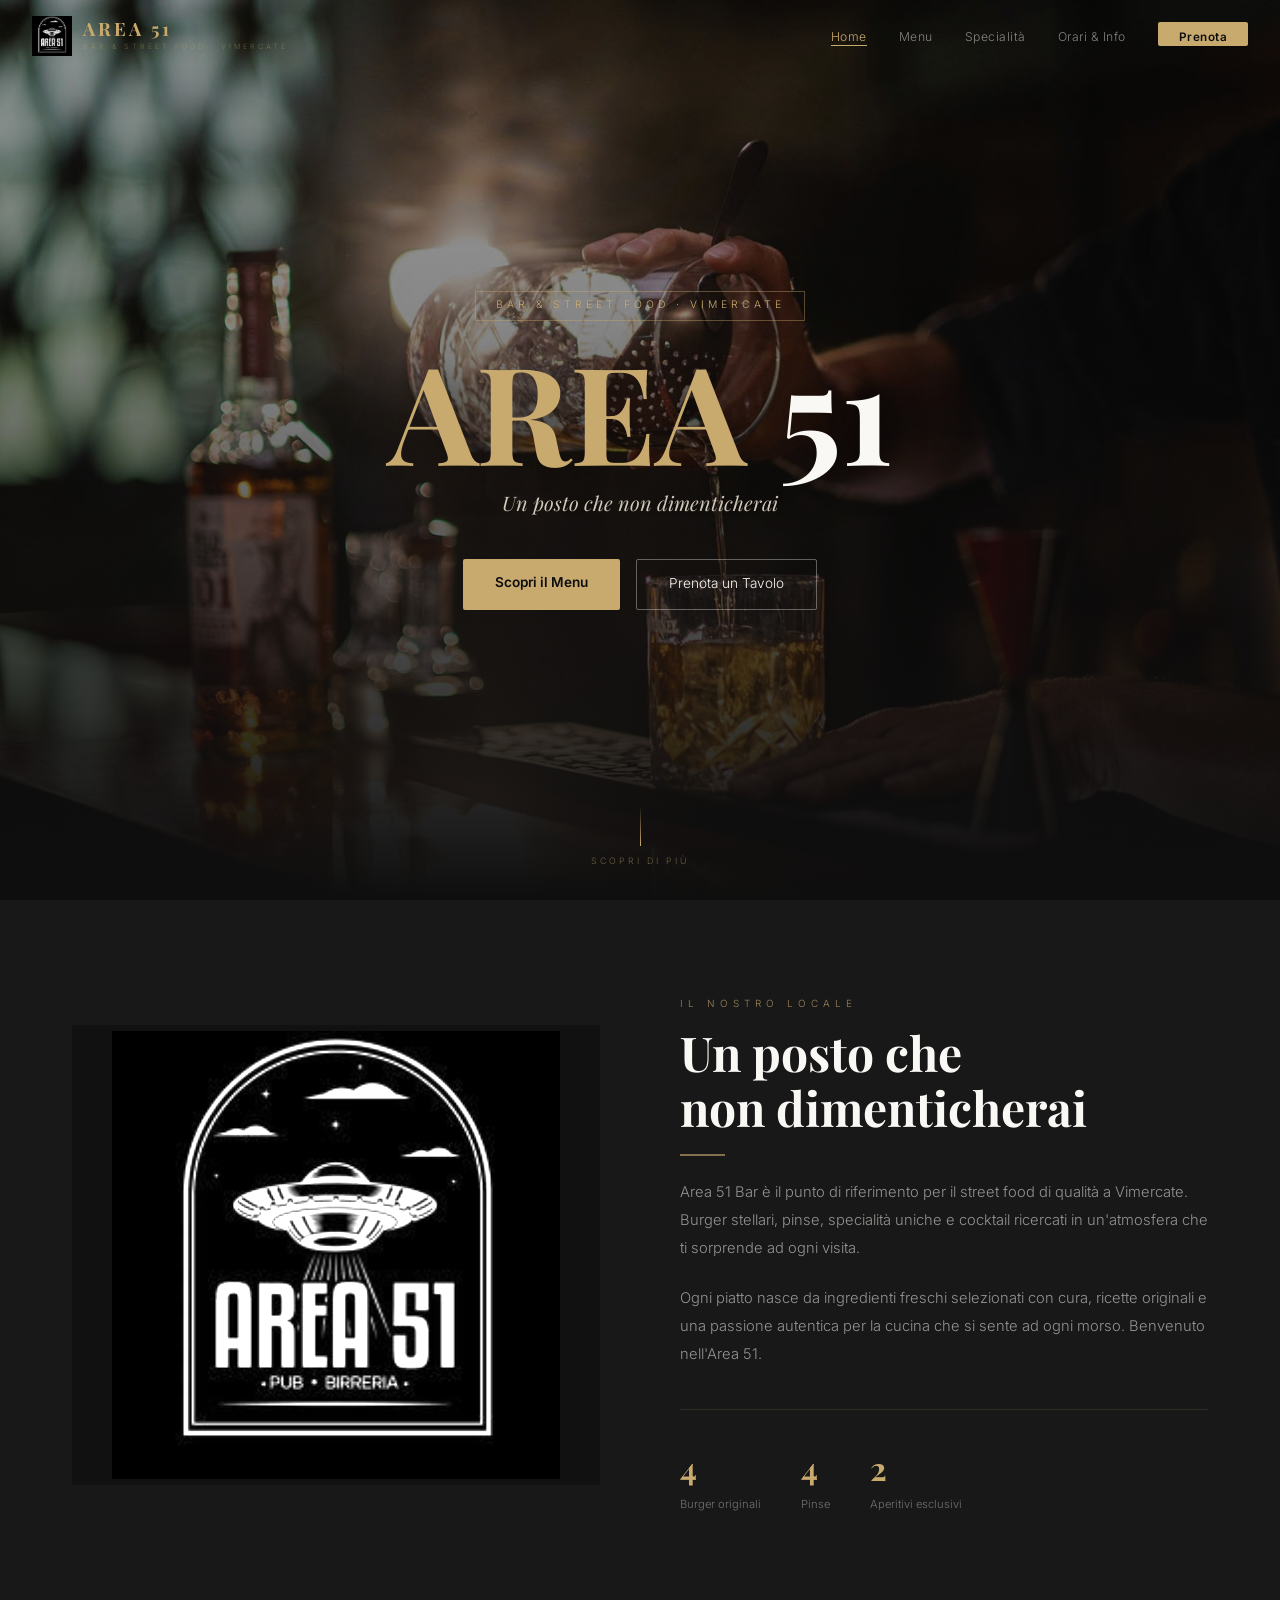
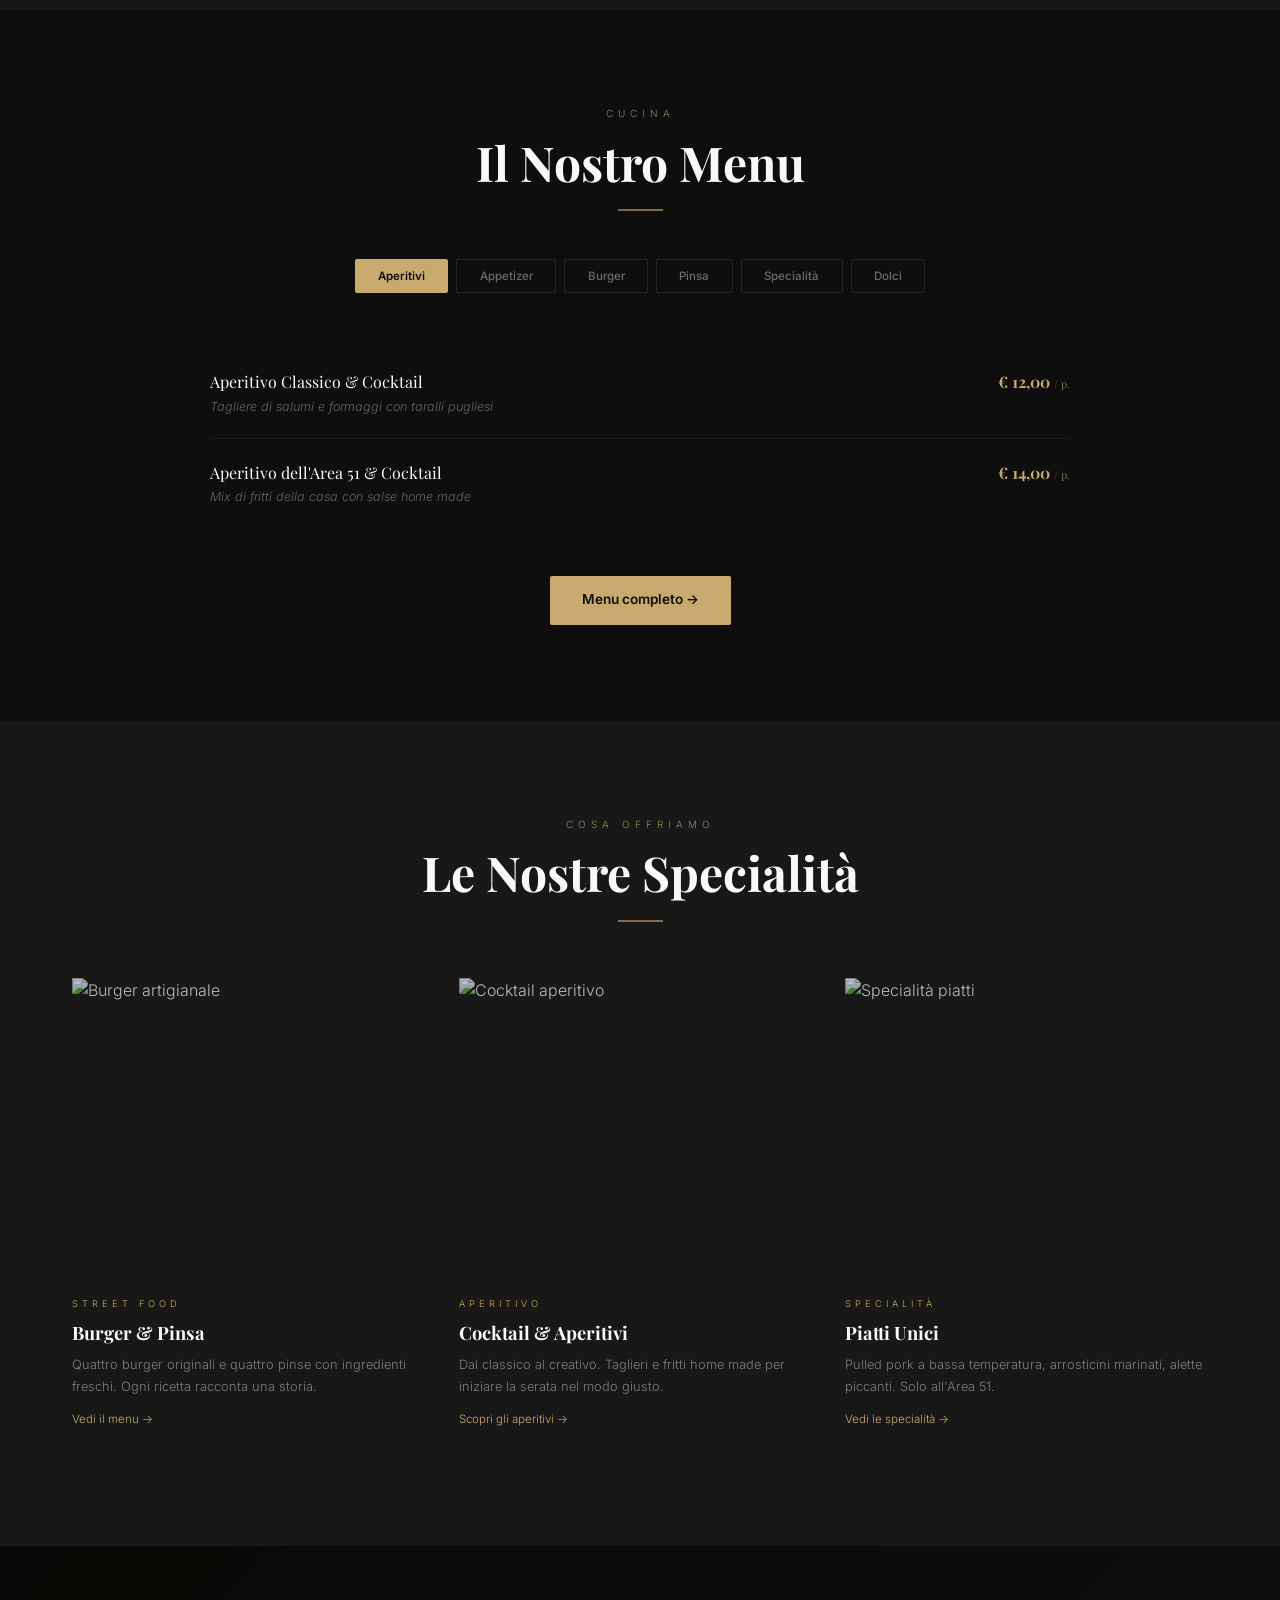
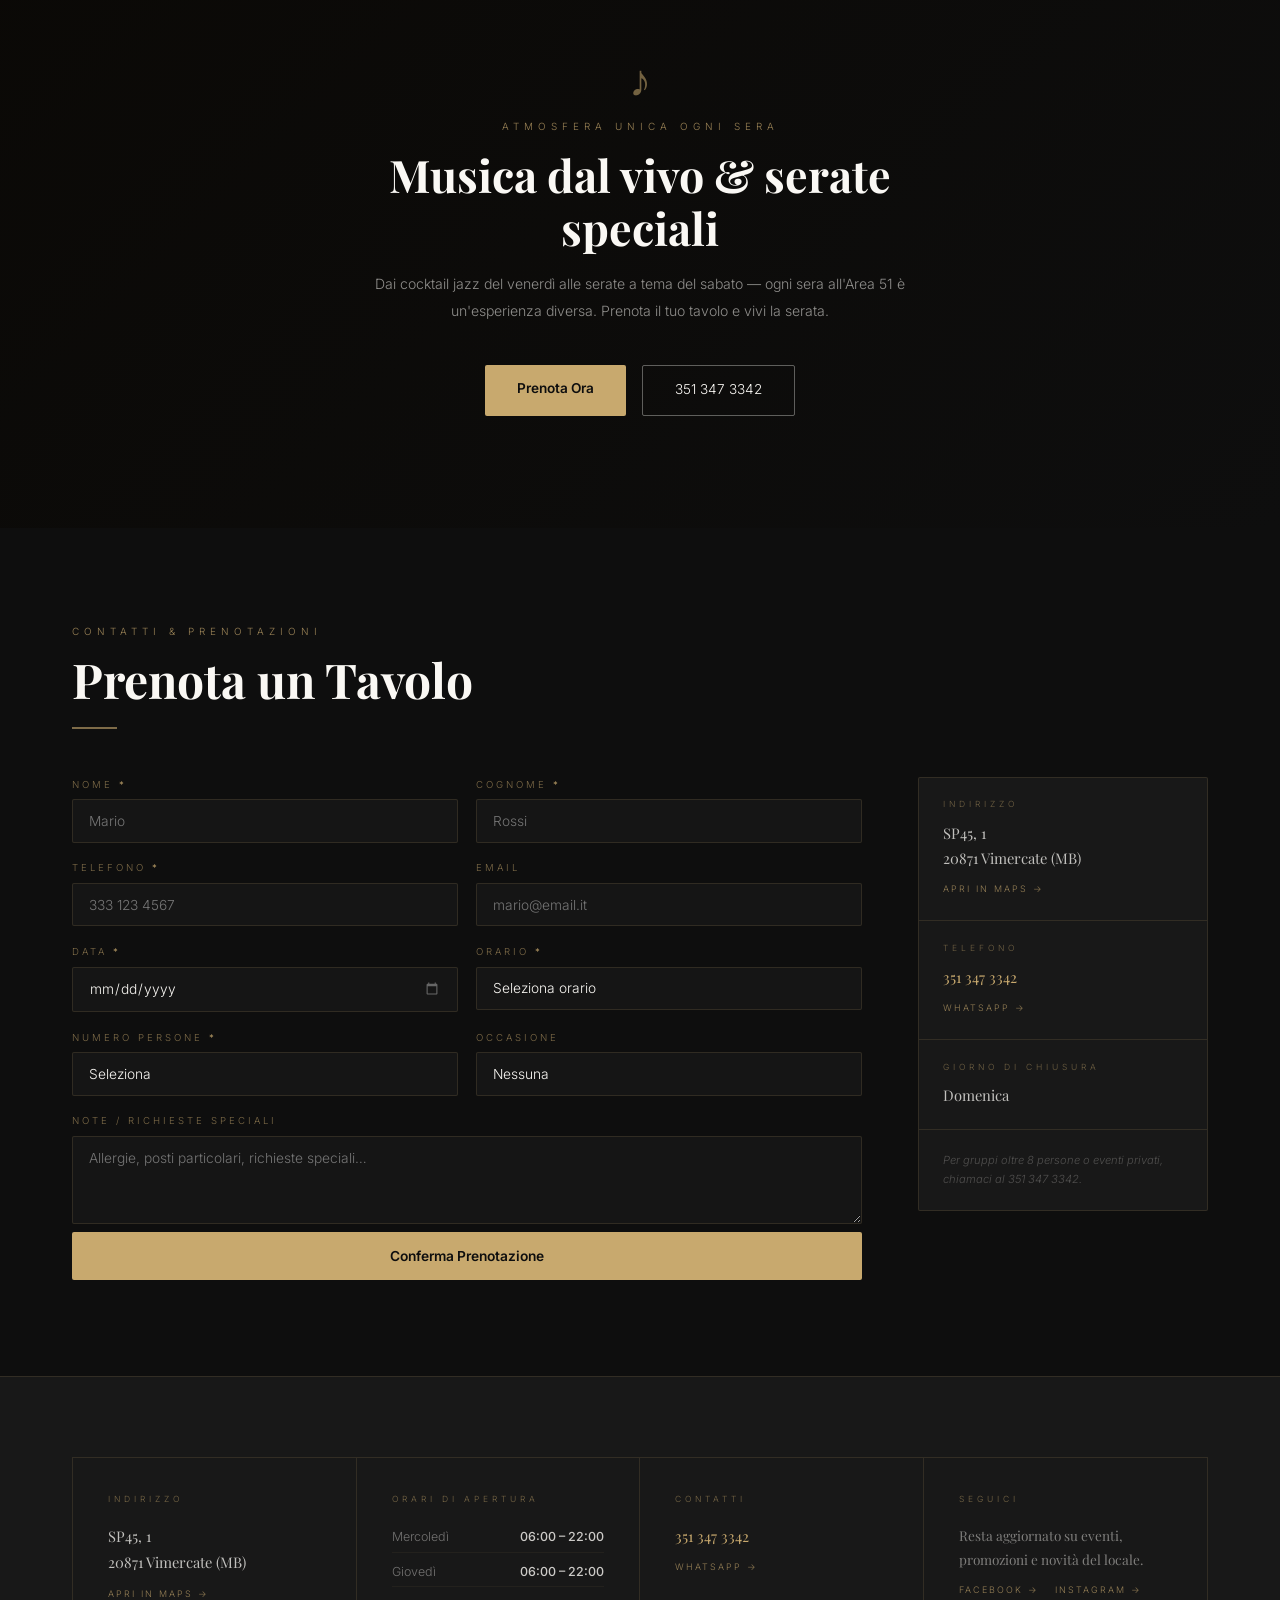
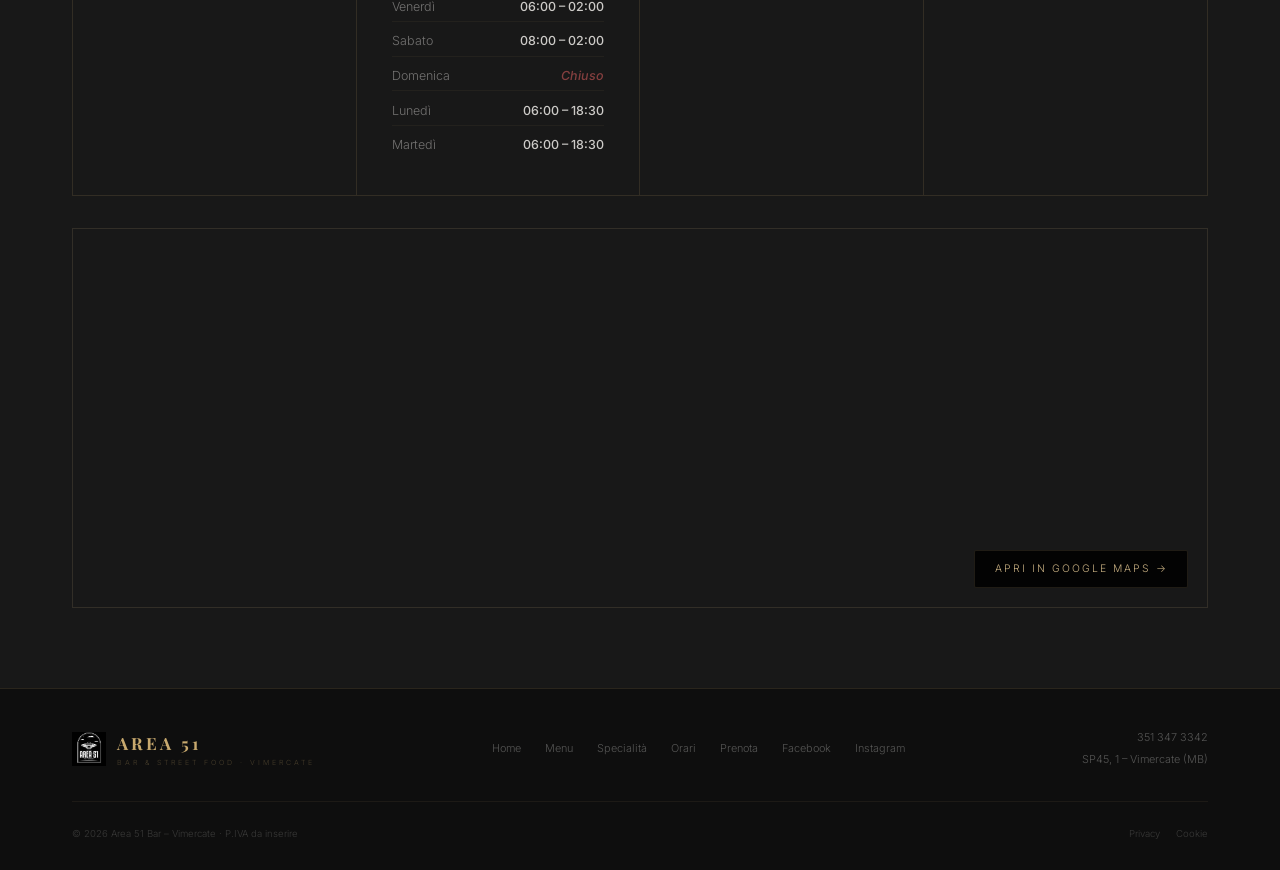
==== commit 0e3e2ef9: "sito completato" ====
--- a/area51-site/index.html
+++ b/area51-site/index.html
@@ -100,7 +100,6 @@
       <li><a href="menu.html">Menu</a></li>
       <li><a href="specialita.html">Specialità</a></li>
       <li><a href="info.html">Orari & Info</a></li>
-      <li><a href="contatti.html">Prenota</a></li>
       <li><a href="contatti.html" class="nav-cta">Prenota</a></li>
     </ul>
     <button class="hamburger" id="hamburger" onclick="toggleMenu()" aria-label="Apri/chiudi menu" aria-expanded="false">
